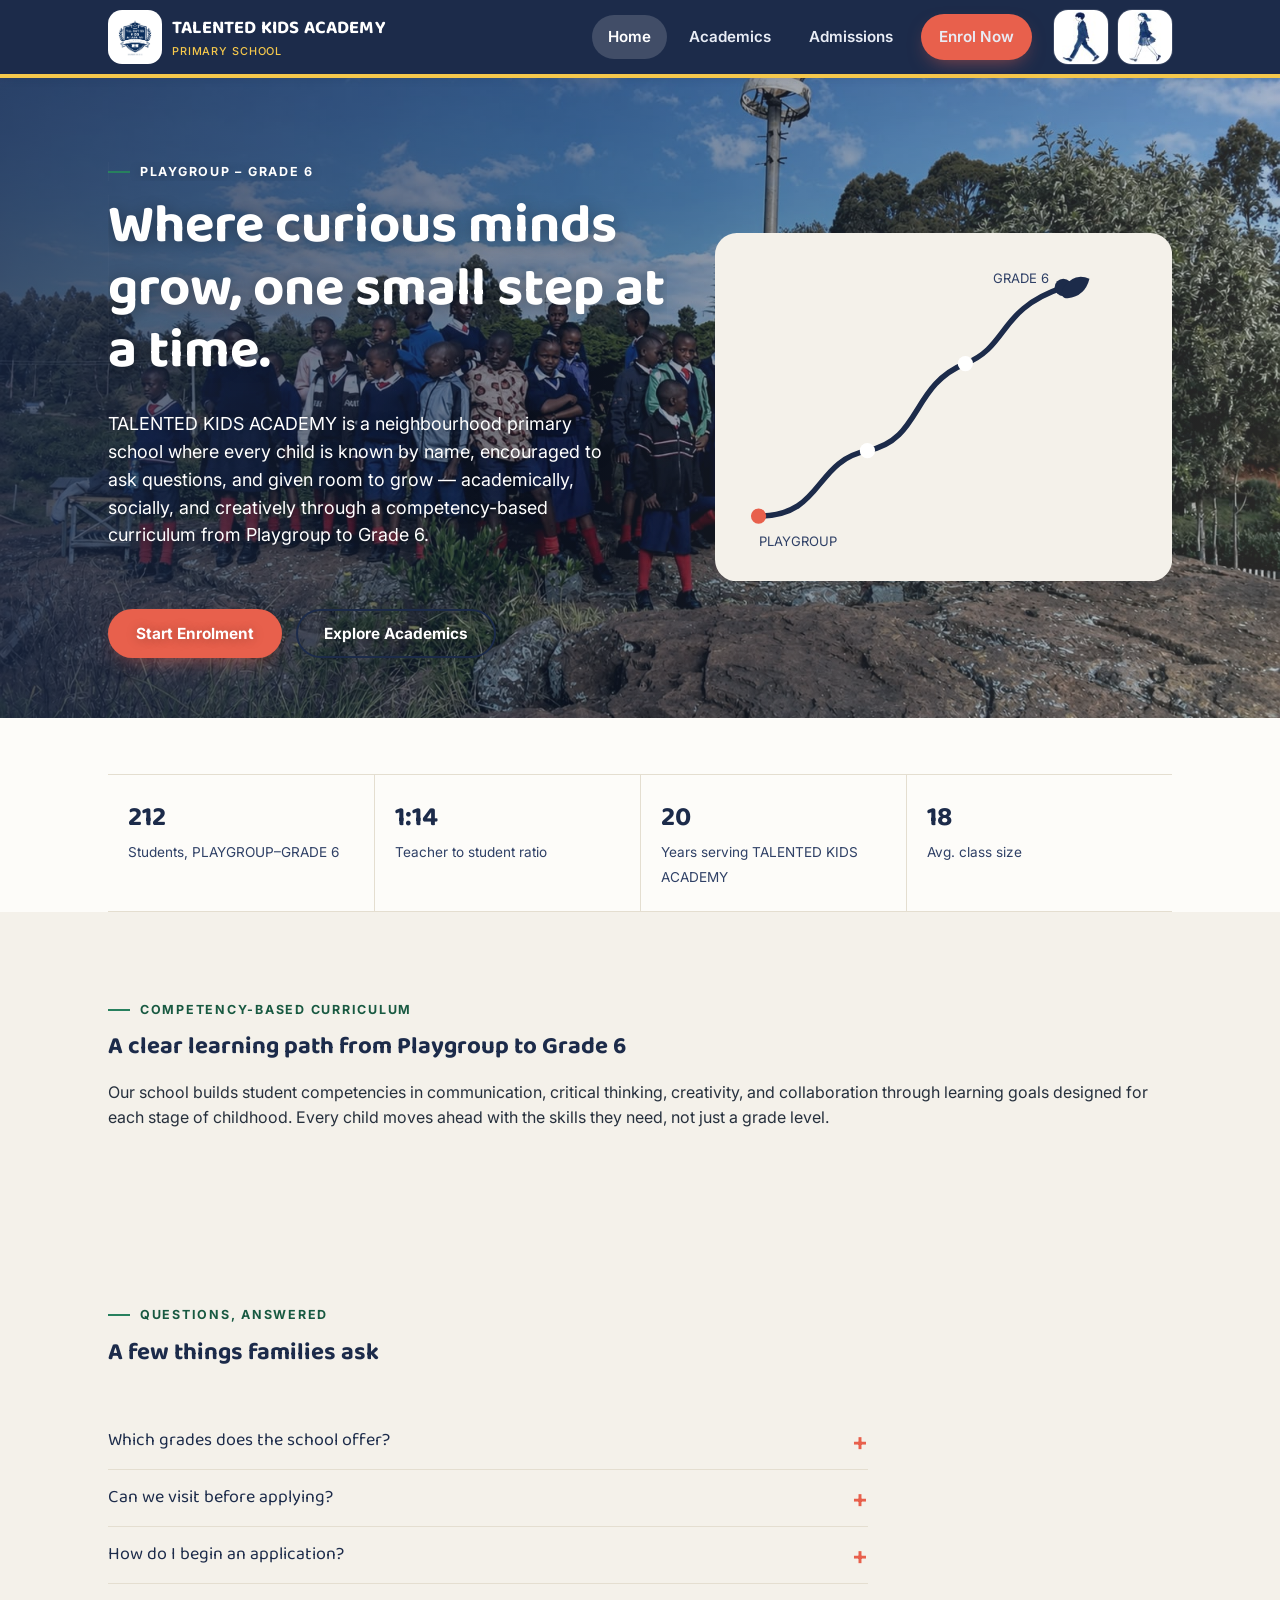
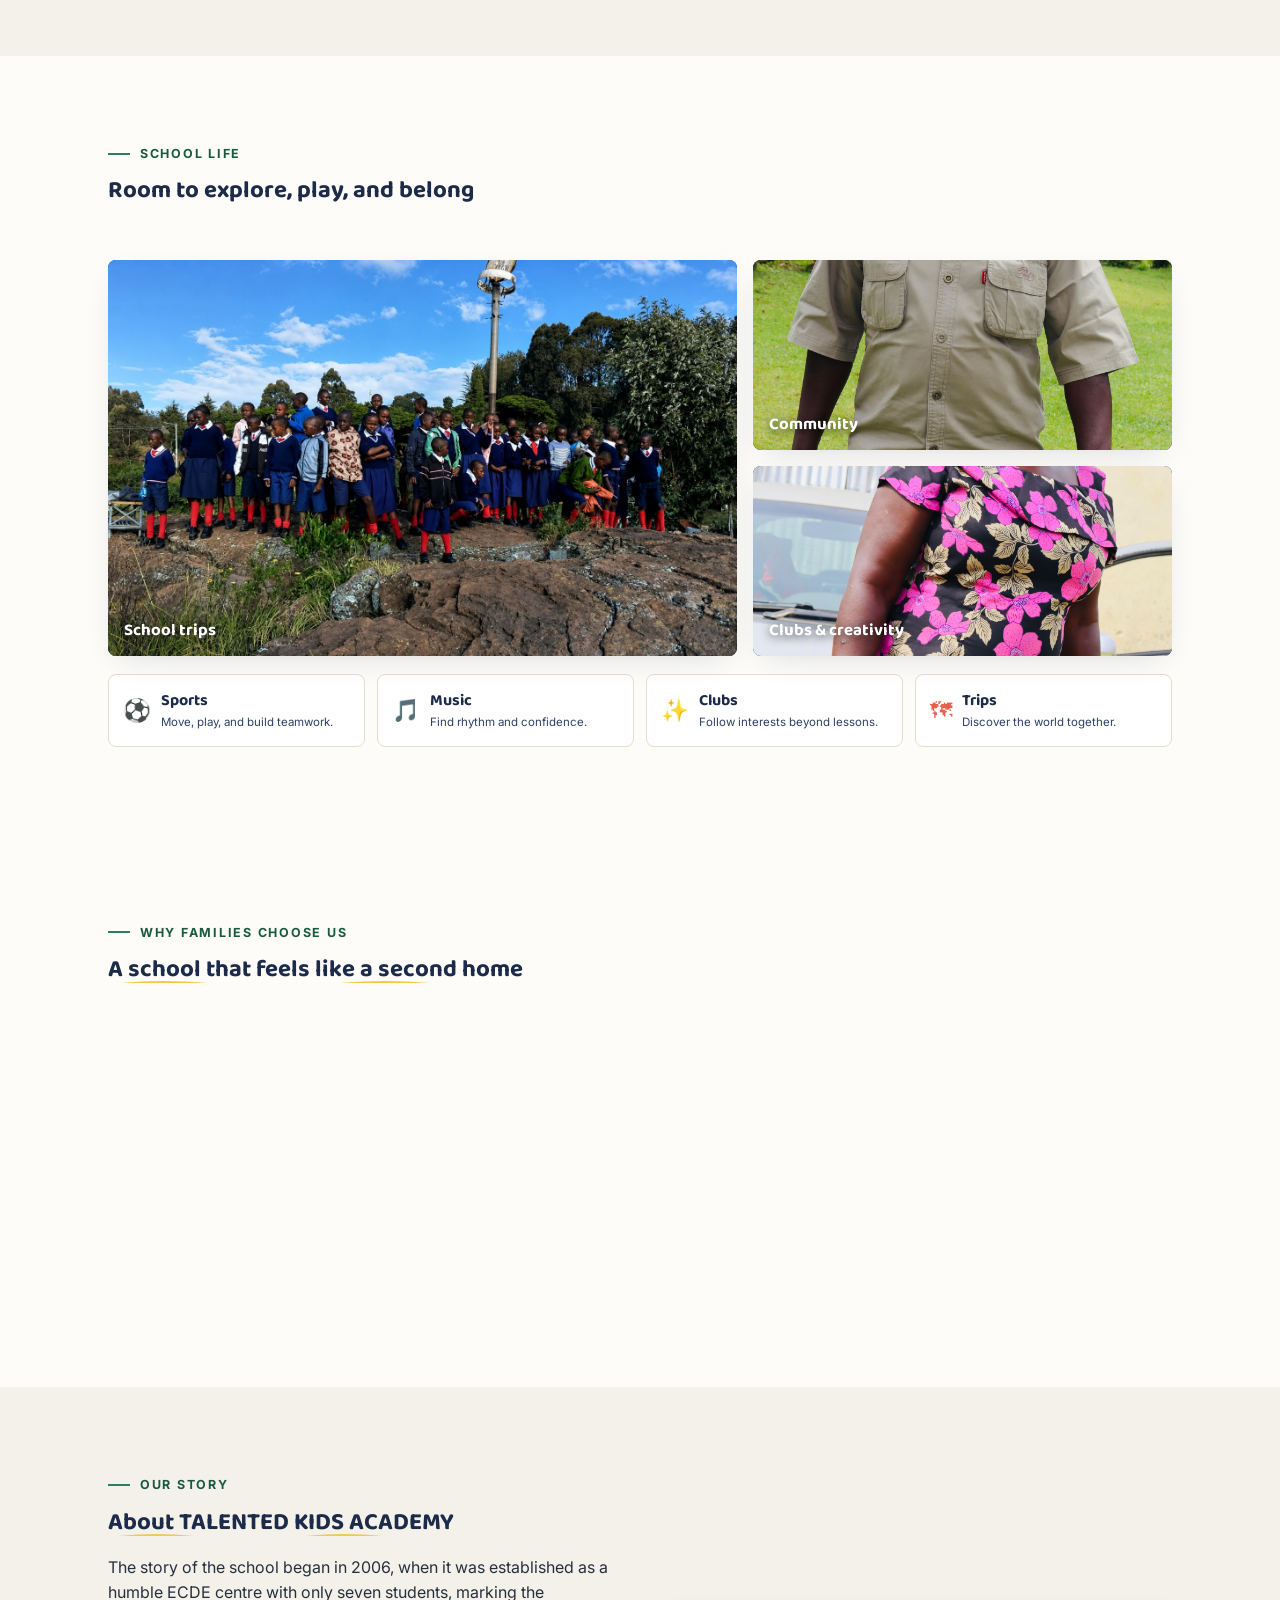
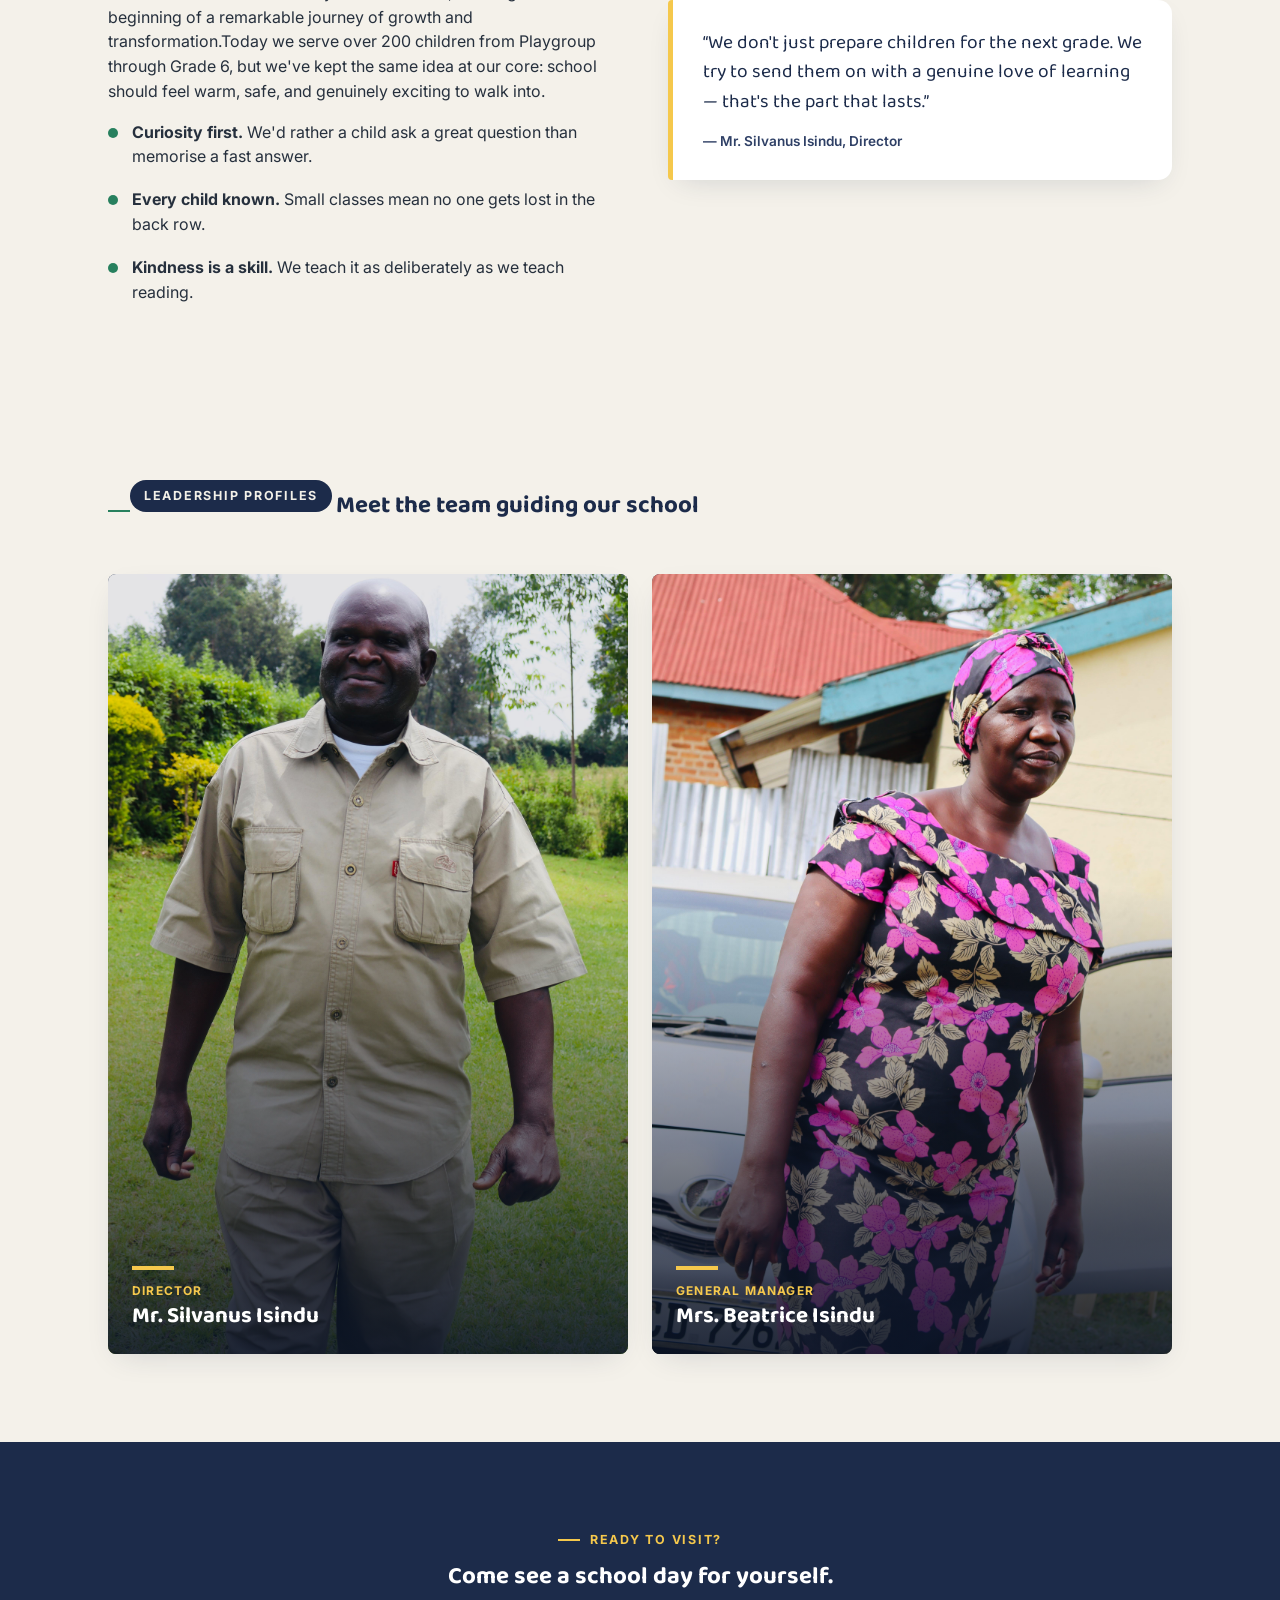
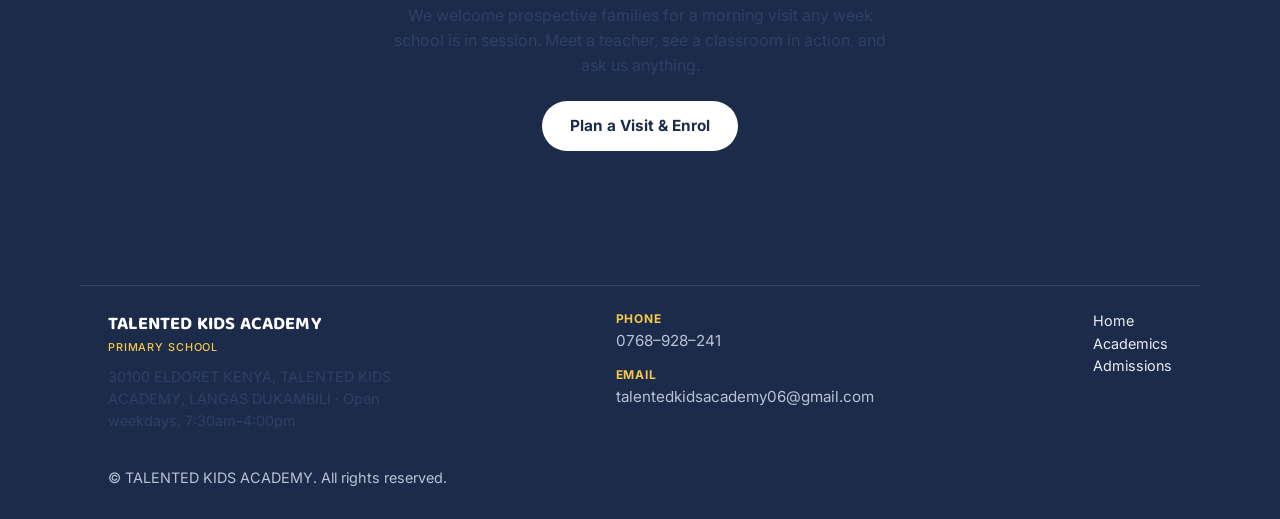
==== index.html @ 30d5b6da "new" ====
<!DOCTYPE html>
<html lang="en">
<head>
<meta charset="UTF-8">
<meta name="viewport" content="width=device-width, initial-scale=1.0">
<title>TALENTED KIDS ACADEMY | Primary School in Eldoret</title>
<link rel="preconnect" href="https://fonts.googleapis.com">
<link rel="preconnect" href="https://fonts.gstatic.com" crossorigin>
<link rel="stylesheet" href="https://fonts.googleapis.com/css2?family=Baloo+2:wght@500;600;700;800&family=Inter:wght@400;500;600;700&display=swap">
<link rel="stylesheet" href="style.css">
</head>
<body>

<nav class="nav">
  <div class="wrap">
    <a class="brand" href="index.html" aria-label="TALENTED KIDS ACADEMY home">
      <img src="TALENTED_KIDS_LOGO.png" alt="TALENTED KIDS ACADEMY logo" class="brand-mark">
      <span class="brand-name">TALENTED KIDS ACADEMY<span>Primary School</span></span>
    </a>
    <button class="nav-toggle" type="button" aria-label="Open navigation menu" aria-controls="primary-navigation" aria-expanded="false">&#9776;</button>
    <ul class="nav-links" id="primary-navigation">
      <li><a href="index.html" aria-current="page">Home</a></li>
      <li><a href="academics.html">Academics</a></li>
      <li><a href="admissions.html">Admissions</a></li>
      <li class="nav-cta"><a class="btn btn-primary" href="admissions.html">Enrol Now</a></li>
      <li class="nav-avatars">
        <img src="school_boy.jpg" alt="School boy">
        <img src="school_girl.jpg" alt="School girl">
      </li>
    </ul>
  </div>
</nav>

<!-- HERO -->
<header class="hero">
  <div class="hero-bg" aria-hidden="true">
    <img src="SCHOOL_TRIP.jpeg" alt="School trip background" fetchpriority="high" />
  </div>
  <div class="wrap">
    <div>
      <div class="eyebrow" style="color:#fff;">Playgroup &ndash; Grade 6</div>
      <h1 style="max-width:22ch;">Where curious minds grow, one small step at a time.</h1>
      <p class="hero-sub">TALENTED KIDS ACADEMY is a neighbourhood primary school where every child is known by name, encouraged to ask questions, and given room to grow — academically, socially, and creatively through a competency-based curriculum from Playgroup to Grade 6.</p>
      <p class="hero-motto">&ldquo;I am the head and not the tail.&rdquo; &mdash; Deuteronomy 28:13</p>
      <div class="hero-actions">
        <a class="btn btn-primary" href="admissions.html">Start Enrolment</a>
        <a class="btn btn-ghost" href="academics.html">Explore Academics</a>
      </div>
    </div>
    <div class="growth-line-wrap">
      <!-- signature growth-line illustration -->
      <svg viewBox="0 0 420 320" fill="none" xmlns="http://www.w3.org/2000/svg" role="img" aria-label="Illustration of a rising growth line with small leaf marks, representing student progress">
        <rect x="0" y="0" width="420" height="320" rx="20" fill="#f4f1ea"/>
        <path d="M40 260 C 100 260, 90 210, 140 200 C 190 190, 180 140, 230 120 C 270 104, 260 70, 320 50" stroke="#1c2b4a" stroke-width="5" stroke-linecap="round" fill="none"/>
        <circle cx="40" cy="260" r="7" fill="#e8604c"/>
        <circle cx="140" cy="200" r="7" fill="#ffffff"/>
        <circle cx="230" cy="120" r="7" fill="#ffffff"/>
        <circle cx="320" cy="50" r="8" fill="#1c2b4a"/>
        <path d="M320 50 q10 -14 24 -8 q-4 16 -20 18 q-8 0 -4 -10z" fill="#1c2b4a"/>
        <text x="40" y="288" font-family="Inter, sans-serif" font-size="12" fill="#2f4066">PLAYGROUP</text>
        <text x="255" y="46" font-family="Inter, sans-serif" font-size="12" fill="#2f4066">GRADE 6</text>
      </svg>
    </div>
  </div>
</header>
  <div class="wrap">
    <div class="facts">
      <div class="fact"><strong data-count="212">212</strong><span>Students, PLAYGROUP&ndash;GRADE 6</span></div>
      <div class="fact"><strong data-count="14" data-prefix="1:">1:14</strong><span>Teacher to student ratio</span></div>
      <div class="fact"><strong data-count="20">20</strong><span>Years serving TALENTED KIDS ACADEMY</span></div>
      <div class="fact"><strong data-count="18">18</strong><span>Avg. class size</span></div>
    </div>
  </div>

<section class="section-dim">
  <div class="wrap">
    <div class="eyebrow">Competency-Based Curriculum</div>
    <h2 class="heading-flag">A clear learning path from Playgroup to Grade 6</h2>
    <p>Our school builds student competencies in communication, critical thinking, creativity, and collaboration through learning goals designed for each stage of childhood. Every child moves ahead with the skills they need, not just a grade level.</p>
  </div>
</section>

<section class="section-dim faq-section" id="faq">
  <div class="wrap">
    <div class="eyebrow">Questions, answered</div>
    <h2 class="heading-flag">A few things families ask</h2>
    <div class="faq-list">
      <details class="faq-item"><summary>Which grades does the school offer?</summary><p>We welcome learners from Playgroup through Grade 6, with age-appropriate learning goals at every stage.</p></details>
      <details class="faq-item"><summary>Can we visit before applying?</summary><p>Yes. Contact the admissions office to arrange a weekday morning visit and see a class in action.</p></details>
      <details class="faq-item"><summary>How do I begin an application?</summary><p>Complete the enquiry form on our Admissions page, then our team will follow up to arrange the next step.</p></details>
    </div>
  </div>
</section>

<section class="activities-section" id="activities">
  <div class="wrap">
    <div class="eyebrow">School life</div>
    <h2 class="heading-flag">Room to explore, play, and belong</h2>
    <div class="activity-gallery">
      <figure class="activity-feature reveal"><img src="SCHOOL_TRIP.jpeg" alt="Learners enjoying an outdoor school trip" loading="lazy"><figcaption>School trips</figcaption></figure>
      <figure class="activity-tile reveal" data-delay="1"><img src="DIRECTOR.jpeg" alt="School leadership supporting learners" loading="lazy"><figcaption>Community</figcaption></figure>
      <figure class="activity-tile reveal" data-delay="2"><img src="GENERAL_MANAGER.jpeg" alt="School community member" loading="lazy"><figcaption>Clubs &amp; creativity</figcaption></figure>
    </div>
    <div class="activity-list" aria-label="Activities at TALENTED KIDS ACADEMY">
      <div><span aria-hidden="true">&#9917;</span><strong>Sports</strong><small>Move, play, and build teamwork.</small></div>
      <div><span aria-hidden="true">&#127925;</span><strong>Music</strong><small>Find rhythm and confidence.</small></div>
      <div><span aria-hidden="true">&#10024;</span><strong>Clubs</strong><small>Follow interests beyond lessons.</small></div>
      <div><span aria-hidden="true">&#128506;</span><strong>Trips</strong><small>Discover the world together.</small></div>
    </div>
  </div>
</section>

<!-- TALENTED KIDS ACADEMY -->
<section>
  <div class="wrap">
    <div class="eyebrow">Why families choose us</div>
    <h2 class="heading-flag">A school that feels like a second home
      <svg viewBox="0 0 300 14" preserveAspectRatio="none"><path d="M2 8 Q40 2 80 8 T160 8 T240 8 T298 8"/></svg>
    </h2>
    <div class="card-grid">
      <div class="card reveal" data-delay="1">
        <div class="icon icon-leaf">&#127793;</div>
        <h3>Small class sizes</h3>
        <p>With about 18 children per classroom, teachers get to know how each child learns best &mdash; and adjust for it.</p>
      </div>
      <div class="card reveal" data-delay="2">
        <div class="icon icon-sun">&#9728;&#65039;</div>
        <h3>Play-based learning</h3>
        <p>Structured lessons are balanced with outdoor time, art, and hands-on projects, especially in the early grades.</p>
      </div>
      <div class="card reveal" data-delay="3">
        <div class="icon icon-poppy">&#129309;</div>
        <h3>A close community</h3>
        <p>Weekly assemblies, family workshops, and an open-door office mean parents are always part of school life.</p>
      </div>
    </div>
  </div>
</section>

<!-- ABOUT / MISSION -->
<section class="section-dim" id="about">
  <div class="wrap two-col">
    <div>
      <div class="eyebrow">Our story</div>
      <h2 class="heading-flag">About TALENTED KIDS ACADEMY
        <svg viewBox="0 0 220 14" preserveAspectRatio="none"><path d="M2 8 Q30 2 60 8 T120 8 T180 8 T218 8"/></svg>
      </h2>
      <p>The story of the school began in 2006, when it was established as a humble ECDE centre with only seven students, marking the beginning of a remarkable journey of growth and transformation.Today we serve over 200 children from Playgroup through Grade 6, but we've kept the same idea at our core: school should feel warm, safe, and genuinely exciting to walk into.</p>
      <ul class="value-list">
        <li><span class="dot"></span><div><strong>Curiosity first.</strong> We'd rather a child ask a great question than memorise a fast answer.</div></li>
        <li><span class="dot"></span><div><strong>Every child known.</strong> Small classes mean no one gets lost in the back row.</div></li>
        <li><span class="dot"></span><div><strong>Kindness is a skill.</strong> We teach it as deliberately as we teach reading.</div></li>
      </ul>
    </div>
    <div>
      <div class="quote-block">
        &ldquo;We don't just prepare children for the next grade. We try to send them on with a genuine love of learning &mdash; that's the part that lasts.&rdquo;
        <cite>&mdash; Mr. Silvanus Isindu, Director</cite>
      </div>
    </div>
  </div>
</section>

<section class="section-dim" id="leadership-upload">
  <div class="wrap">
    <div class="eyebrow leadership-highlight"><span>Leadership profiles</span></div>
    <h2 class="heading-flag">Meet the team guiding our school</h2>
    <div class="upload-grid">
      <figure class="leader-profile reveal" data-delay="1">
        <img src="DIRECTOR.jpeg" alt="Mr. Silvanus Isindu, Director of TALENTED KIDS ACADEMY" loading="lazy">
        <figcaption><span>Director</span><strong>Mr. Silvanus Isindu</strong></figcaption>
      </figure>
      <figure class="leader-profile reveal" data-delay="2">
        <img src="GENERAL_MANAGER.jpeg" alt="General Manager of TALENTED KIDS ACADEMY" loading="lazy">
        <figcaption><span>General Manager</span><strong>Mrs. Beatrice Isindu</strong></figcaption>
      </figure>
    </div>
  </div>
</section>

<!-- CTA -->
<section class="section-ink">
  <div class="wrap center">
    <div class="eyebrow" style="justify-content:center;">Ready to visit?</div>
    <h2>Come see a school day for yourself.</h2>
    <p class="muted" style="max-width:50ch; margin:0 auto 24px;">We welcome prospective families for a morning visit any week school is in session. Meet a teacher, see a classroom in action, and ask us anything.</p>
    <a class="btn btn-light" href="admissions.html">Plan a Visit &amp; Enrol</a>
  </div>
</section>

<footer>
  <div class="wrap">
    <div>
      <div class="brand-name" style="color:#fff;">TALENTED KIDS ACADEMY<span style="color:var(--sunbeam);">Primary School</span></div>
      <p class="muted" style="margin-top:10px; max-width:32ch;">30100 ELDORET KENYA, TALENTED KIDS ACADEMY, LANGAS DUKAMBILI &middot; Open weekdays, 7:30am&ndash;4:00pm</p>
    </div>
    <div>
      <div class="contact-line"><div><strong>Phone</strong><a href="tel:+254768928241">0768&ndash;928&ndash;241</a></div></div>
      <div class="contact-line"><div><strong>Email</strong><a href="mailto:talentedkidsacademy06@gmail.com">talentedkidsacademy06@gmail.com</a></div></div>
    </div>
    <div>
      <a href="index.html">Home</a><br>
      <a href="academics.html">Academics</a><br>
      <a href="admissions.html">Admissions</a>
    </div>
  </div>
  <div class="wrap" style="border-top:none; margin-top:20px; padding-top:0;">
    &copy; TALENTED KIDS ACADEMY. All rights reserved.
  </div>
</footer>

<div class="mobile-contact-bar" aria-label="Quick contact actions">
  <a href="tel:+254768928241"><span aria-hidden="true">&#9742;</span>Call</a>
  <a href="https://wa.me/254768928241" target="_blank" rel="noopener"><span aria-hidden="true">&#9993;</span>WhatsApp</a>
  <a href="admissions.html#application"><span aria-hidden="true">&#8599;</span>Enrol</a>
</div>

<script src="main.js"></script>
</body>
</html>
---- style.css ----
/* ============================================================
   TALENTED KIDS ACADEMY shared styles
   Palette: Ink Navy / Paper White / Leaf Green / Poppy Red / Sun Yellow
   Type: Baloo 2 (display) + Inter (body/utility)
   Signature: the "growth line" — a single rising hand-drawn stroke
   ============================================================ */

/* Baloo 2 + Inter are now loaded via <link rel="preconnect"> + <link rel="stylesheet">
   in each page's <head> instead of @import, so the font request starts as soon as the
   HTML is parsed rather than waiting for this stylesheet to download first. */

:root{
  --ink:        #1c2b4a;
  --ink-soft:   #2f4066;
  --paper:      #fdfcf9;
  --paper-dim:  #f4f1ea;
  --leaf:       #27805e;
  --leaf-dark:  #185941;
  --sunbeam:    #f5c84c;
  --poppy:      #e8604c;
  --charcoal:   #26303d;
  --line:       #e4ded0;

  --display: 'Baloo 2', ui-rounded, system-ui, sans-serif;
  --body: 'Inter', system-ui, -apple-system, sans-serif;

  --radius: 8px;
  --shadow: 0 10px 30px -12px rgba(28,43,74,0.18);
  --max: 1120px;
}

*{ box-sizing: border-box; }
html{ scroll-behavior: smooth; }
body{
  margin:0;
  font-family: var(--body);
  color: var(--charcoal);
  background: var(--paper);
  line-height: 1.55;
  -webkit-font-smoothing: antialiased;
}
img{ max-width:100%; display:block; }
a{ color: inherit; }
h1,h2,h3,h4{
  font-family: var(--display);
  color: var(--ink);
  line-height: 1.15;
  margin: 0 0 .5em;
}
p{ margin: 0 0 1em; }
.wrap{
  max-width: var(--max);
  margin: 0 auto;
  padding: 0 28px;
}
section{ padding: 88px 0; }
@media (max-width: 720px){
  section{ padding: 56px 0; }
  
  /* Reduce motion on mobile for performance */
  * {
    animation-duration: 0.4s !important;
  }
  
  .hero h1,
  .hero-sub,
  .hero-actions {
    animation-duration: 0.5s !important;
  }
}

/* ---------- Signature: growth-line underline ---------- */
.heading-flag{ position: relative; display:inline-block; }
.heading-flag svg{
  position:absolute;
  left:0; bottom:-10px;
  width:100%; height:14px;
  overflow:visible;
}
.heading-flag path{
  fill:none;
  stroke: var(--sunbeam);
  stroke-width:6;
  stroke-linecap:round;
}
.eyebrow{
  font-family: var(--body);
  font-weight:700;
  font-size: 0.78rem;
  letter-spacing: .14em;
  text-transform: uppercase;
  color: var(--leaf-dark);
  display:flex;
  align-items:center;
  gap:10px;
  margin-bottom: 14px;
}
.eyebrow::before{
  content:"";
  width:22px; height:2px;
  background: var(--leaf);
  display:inline-block;
}
.leadership-highlight{
  position: relative;
  display: inline-block;
}
.leadership-highlight span{
  position: relative;
  z-index: 1;
  display: inline-flex;
  align-items: center;
  justify-content: center;
  padding: 6px 14px;
  border-radius: 999px;
  background: var(--ink);
  color: #f2f0e8;
  overflow: hidden;
}
.leadership-highlight span::after{
  content: "";
  position: absolute;
  top: 0;
  left: -120%;
  width: 90%;
  height: 100%;
  background: linear-gradient(120deg, transparent 0%, rgba(255,255,255,0.24) 50%, transparent 100%);
  transform: skewX(-18deg);
}

/* ---------- Buttons ---------- */
.btn{
  display:inline-flex;
  align-items:center;
  gap:8px;
  font-family: var(--body);
  font-weight:700;
  font-size: .96rem;
  min-height:44px;
  padding: 11px 26px;
  border-radius: 999px;
  text-decoration:none;
  border: 2px solid transparent;
  cursor:pointer;
  transition: transform .15s ease, box-shadow .15s ease, background .15s ease;
}
.btn:focus-visible{ outline: 3px solid var(--ink); outline-offset:3px; }
.btn-primary{
  background: var(--poppy);
  color: #fff;
  box-shadow: 0 8px 20px -8px rgba(232,96,76,0.6);
}
.btn-primary:hover{ transform: translateY(-2px); box-shadow: 0 12px 24px -8px rgba(232,96,76,0.7); }
.btn-ghost{
  background: transparent;
  border-color: var(--ink);
  color: var(--ink);
}
.btn-ghost:hover{ background: var(--ink); color:#fff; }
.btn-light{
  background: #fff;
  color: var(--ink);
}
.btn-light:hover{ transform: translateY(-2px); }

/* ---------- Nav ---------- */
.nav{
  position: sticky;
  top:0;
  z-index: 50;
  background: var(--ink);
  border-bottom: 4px solid var(--sunbeam);
}
.nav .wrap{
  display:flex;
  align-items:center;
  justify-content:space-between;
  padding-top:10px;
  padding-bottom:10px;
}
.brand{
  display:flex;
  align-items:center;
  gap:10px;
  text-decoration:none;
  color:#fff;
}
.brand-mark{
  width:54px; height:54px;
  border-radius: 14px;
  background: #fff;
  display:flex; align-items:center; justify-content:center;
  overflow:hidden;
  flex: none;
}
.brand-mark img{
  width: 100%;
  height: 100%;
  object-fit: contain;
  display: block;
}
.brand-name{
  font-family: var(--display);
  font-weight:700;
  font-size: 1.15rem;
  letter-spacing: .01em;
}
.brand-name span{ display:block; font-family: var(--body); font-weight:500; font-size:.68rem; color: var(--sunbeam); letter-spacing:.08em; text-transform:uppercase; }

.nav-links{
  display:flex;
  align-items:center;
  gap: 6px;
  list-style:none;
  margin:0; padding:0;
}
.nav-links a{
  color: #e8ecf5;
  text-decoration:none;
  font-weight:600;
  font-size:.95rem;
  padding: 9px 16px;
  min-height:44px;
  display:inline-flex;
  align-items:center;
  border-radius: 999px;
  transition: background .15s ease, color .15s ease;
}
.nav-links a:focus-visible, .nav-toggle:focus-visible, .band-tab:focus-visible, summary:focus-visible{
  outline:3px solid var(--sunbeam);
  outline-offset:3px;
}
.nav-links a:hover, .nav-links a[aria-current="page"]{
  background: rgba(255,255,255,0.16);
  color: #fff;
}
.nav-avatars{
  display: flex;
  align-items: center;
  gap: 10px;
  margin-left: 16px;
}
.nav-avatars img{
  width: 54px;
  height: 54px;
  border-radius: 18px;
  object-fit: contain;
  background: #fff;
  border: 2px solid rgba(255,255,255,0.8);
  box-shadow: 0 0 0 1px rgba(255,255,255,0.12);
}
.nav-cta{ margin-left: 6px; }
.nav-toggle{
  display:none;
  min-width:44px;
  min-height:44px;
  background:none; border:none; color:#fff;
  font-size: 1.6rem; cursor:pointer;
  padding: 4px 8px;
}
/* The responsive show/hide + mobile dropdown layout for .nav-toggle and .nav-links
   is defined in one place near the end of this file ("compact navigation menu" /
   min-width:861px block), which is the single source of truth for nav breakpoints. */

/* ---------- Hero ---------- */
.hero{
  position:relative;
  padding: 84px 0 60px;
  overflow:hidden;
  background: transparent;
}
.hero-bg{
  position:absolute;
  inset:0;
  overflow:hidden;
  pointer-events:none;
}
.hero-bg img{
  position:absolute;
  inset:0;
  width:100%;
  height:100%;
  object-fit:cover;
  object-position:50% 25%;
  opacity:1;
  filter: brightness(0.82) saturate(0.8) contrast(1.02);
}
.hero-bg::after{
  content: "";
  position:absolute;
  inset:0;
  background: linear-gradient(90deg, rgba(28,43,74,0.72) 0%, rgba(28,43,74,0.38) 45%, rgba(244,241,234,0.16) 100%);
  pointer-events:none;
}
.hero .wrap{
  z-index: 1;
  display:grid;
  grid-template-columns: 1.1fr 0.9fr;
  gap: 48px;
  align-items:center;
}
@media (max-width: 860px){
  .hero .wrap{ grid-template-columns: 1fr; }
}
.hero h1{
  font-size: clamp(2.1rem, 4.4vw, 3.4rem);
  max-width: 12ch;
  color: #fff;
  text-shadow: 0 2px 16px rgba(0,0,0,0.32);
}
.hero h2, .hero h3, .hero .eyebrow, .hero .hero-sub, .hero .hero-actions .btn{
  color: #fff;
  text-shadow: 0 1px 12px rgba(0,0,0,0.28);
}
.hero-sub{
  font-size: 1.12rem;
  max-width: 46ch;
  color: #f7f3eb;
}
.hero-motto{
  font-family: var(--display);
  font-style: italic;
  font-weight: 600;
  font-size: .95rem;
  color: var(--sunbeam);
  text-shadow: 0 1px 12px rgba(0,0,0,0.28);
  margin: -8px 0 22px;
}
.hero-actions{ display:flex; gap:14px; flex-wrap:wrap; margin-top: 26px; }

.hero h1, .hero-sub, .heading-flag, .eyebrow{
  position: relative;
  overflow: hidden;
}
.hero h1::after, .hero-sub::after, .heading-flag::after, .eyebrow::after{
  content: "";
  position: absolute;
  inset: 0;
  background: linear-gradient(120deg, rgba(255,255,255,0.12), rgba(255,255,255,0.03), rgba(255,255,255,0.12));
  transform: translateX(-100%);
  pointer-events: none;
}


.growth-line-wrap{ position:relative; }
.growth-line-wrap svg{ width:100%; height:auto; }

/* facts strip */
.facts{
  display:flex;
  flex-wrap:wrap;
  gap: 0;
  margin-top: 56px;
  border-top: 1px solid var(--line);
  border-bottom: 1px solid var(--line);
}
.fact{
  flex:1 1 160px;
  padding: 22px 20px;
  border-left: 1px solid var(--line);
}
.fact:first-child{ border-left:none; }
.fact strong{
  display:block;
  font-family: var(--display);
  font-size: 1.7rem;
  color: var(--ink);
}
.fact span{
  font-size: .85rem;
  color: var(--ink-soft);
}
.fact strong{ min-width:4ch; }

/* ---------- Cards ---------- */
.card-grid{
  display:grid;
  grid-template-columns: repeat(3, 1fr);
  gap: 26px;
  margin-top: 44px;
}
@media (max-width: 860px){
  .card-grid{ grid-template-columns: repeat(2, 1fr); }
  .card-grid > .card:last-child:nth-child(odd){ grid-column: 1 / -1; max-width: 340px; margin: 0 auto; }
}
@media (max-width: 600px){ .card-grid{ grid-template-columns: 1fr; } }
.card{
  background:#fff;
  border-radius: var(--radius);
  padding: 30px 26px;
  box-shadow: var(--shadow);
  border: 1px solid var(--line);
  transition: transform .2s ease, box-shadow .2s ease, border-color .2s ease;
}
.card:hover{ transform: translateY(-5px); border-color: var(--sunbeam); box-shadow: 0 16px 34px -16px rgba(28,43,74,.32); }
.card .icon{
  width:48px; height:48px;
  border-radius: 12px;
  display:flex; align-items:center; justify-content:center;
  margin-bottom: 18px;
  font-size: 1.4rem;
}
.card h3{ font-size: 1.2rem; margin-bottom:.4em; }
.card p{ color: var(--ink-soft); margin-bottom:0; font-size:.96rem; }

.icon-leaf{ background: rgba(28,43,74,0.14); color: var(--leaf-dark); }
.icon-sun{ background: rgba(255,255,255,0.22); color: var(--ink); }
.icon-poppy{ background: rgba(232,96,76,0.14); color: var(--poppy); }

/* ---------- Section variants ---------- */
.section-dim{ background: var(--paper-dim); }
.section-ink{ background: var(--ink); color:#f2f0e8; }
.section-ink h2, .section-ink .eyebrow{ color:#fff; }
.section-ink .eyebrow{ color: var(--sunbeam); }
.section-ink .eyebrow::before{ background: var(--sunbeam); }

.leadership-highlight span{
  position: relative;
  z-index: 1;
  display: inline-block;
  padding: 6px 14px;
  border-radius: 999px;
  background: var(--ink);
  color: #f2f0e8;
}

.leader-profile{
  position:relative;
  margin:0;
  min-height:360px;
  overflow:hidden;
  border-radius:var(--radius);
  background:var(--ink);
  box-shadow:var(--shadow);
}
.leader-profile::after{
  content:"";
  position:absolute;
  inset:0;
  background:linear-gradient(180deg, transparent 40%, rgba(9,18,37,.88) 100%);
  pointer-events:none;
}
.leader-profile img{
  width:100%;
  height:100%;
  min-height:360px;
  object-fit:cover;
  object-position:center;
  transition:transform .35s ease;
}
.leader-profile:hover img,
.leader-profile:active img { 
  transform:scale(1.04); 
}

@media (hover: none) {
  .leader-profile:active img {
    transform: scale(1.02);
  }
}

@media (hover: none) {
  .leader-profile:active img {
    transform: scale(1.02);
  }
}
.leader-profile figcaption{
  position:absolute;
  z-index:1;
  right:0;
  bottom:0;
  left:0;
  padding:24px;
  color:#fff;
}
.leader-profile figcaption::before{
  content:"";
  display:block;
  width:42px;
  height:4px;
  margin-bottom:12px;
  background:var(--sunbeam);
}
.leader-profile figcaption span{
  display:block;
  margin-bottom:4px;
  color:var(--sunbeam);
  font-size:.75rem;
  font-weight:700;
  letter-spacing:.1em;
  text-transform:uppercase;
}
.leader-profile figcaption strong{
  display:block;
  font-family:var(--display);
  font-size:1.4rem;
  line-height:1.15;
}

.two-col{
  display:grid;
  grid-template-columns: 1fr 1fr;
  gap: 56px;
  align-items:center;
}
@media (max-width: 860px){ .two-col{ grid-template-columns:1fr; } }

.quote-block{
  background:#fff;
  border-left: 5px solid var(--sunbeam);
  border-radius: 4px 14px 14px 4px;
  padding: 28px 30px;
  box-shadow: var(--shadow);
  font-family: var(--display);
  font-size: 1.2rem;
  color: var(--ink);
}
.quote-block cite{
  display:block;
  margin-top: 14px;
  font-family: var(--body);
  font-style:normal;
  font-weight:600;
  font-size:.85rem;
  color: var(--ink-soft);
}

.value-list{ list-style:none; margin:0; padding:0; display:grid; gap:18px; }
.value-list li{ display:flex; gap:14px; align-items:flex-start; }
.value-list .dot{
  flex:none;
  width:10px;height:10px;border-radius:50%;
  background: var(--leaf);
  margin-top:8px;
}

.upload-grid{
  display:grid;
  grid-template-columns: repeat(2, minmax(0,1fr));
  gap: 24px;
  margin-top: 36px;
}
@media (max-width: 860px){ .upload-grid{ grid-template-columns:1fr; } }

/* ---------- Program / academics ---------- */
.band-tabs{
  display:flex;
  gap:10px;
  flex-wrap:wrap;
  margin: 36px 0 30px;
}
.band-tab{
  font-family: var(--body);
  font-weight:700;
  font-size:.9rem;
  padding: 10px 18px;
  min-height:44px;
  border-radius: 999px;
  background:#fff;
  border: 2px solid var(--line);
  cursor:pointer;
  color: var(--ink-soft);
}
.band-tab[aria-selected="true"]{
  background: var(--ink);
  border-color: var(--ink);
  color:#fff;
}
.band-panel{ display:none; }
.band-panel.active{ display:block; animation:panelIn .35s ease-out; }
@keyframes panelIn{ from{ opacity:0; transform:translateY(10px); } to{ opacity:1; transform:none; } }

.subject-grid{
  display:grid;
  grid-template-columns: repeat(auto-fill, minmax(200px,1fr));
  gap: 16px;
}
.subject-chip{
  background:#fff;
  border: 1px solid var(--line);
  border-radius: 12px;
  padding: 18px;
  border-top: 4px solid var(--sunbeam);
  transition: transform .18s ease, box-shadow .18s ease;
}
.subject-chip:hover{ transform: translateY(-3px); box-shadow: var(--shadow); }
.subject-chip .tag{
  font-size:.72rem;
  font-weight:700;
  text-transform:uppercase;
  letter-spacing:.08em;
  color: var(--leaf-dark);
}
.subject-chip h4{ font-size:1.02rem; margin: 6px 0 4px; }
.subject-chip p{ font-size:.88rem; color: var(--ink-soft); margin:0; }
.subject-chip{ position:relative; cursor:pointer; }
.subject-chip .subject-icon{ display:block; font-size:1.55rem; line-height:1; margin-bottom:10px; }
.subject-chip .subject-more{ display:block; margin-top:12px; color:var(--leaf-dark); font-size:.78rem; font-weight:700; }
.subject-chip .subject-detail{ display:none; margin-top:10px; padding-top:10px; border-top:1px dashed var(--line); }
.subject-chip.expanded .subject-detail{ display:block; animation:fadeIn .25s ease-out; }
.subject-chip.expanded .subject-more::after{ content:' less'; }

.learning-timeline{ display:grid; grid-template-columns:repeat(4,1fr); gap:0; margin:64px 0 12px; position:relative; }
.learning-timeline::before{ content:""; position:absolute; top:17px; right:10%; left:10%; height:3px; background:var(--sunbeam); }
.timeline-item{ position:relative; z-index:1; text-align:center; padding:0 12px; }
.timeline-item span{ display:flex; align-items:center; justify-content:center; width:36px; height:36px; margin:0 auto 14px; border-radius:50%; background:var(--poppy); color:#fff; font:700 .78rem var(--body); box-shadow:0 0 0 6px var(--paper); }
.timeline-item strong{ display:block; color:var(--ink); font-family:var(--display); font-size:1.05rem; }
.timeline-item p{ margin:4px auto 0; color:var(--ink-soft); font-size:.8rem; max-width:16ch; }

/* schedule table */
.schedule{
  width:100%;
  border-collapse: collapse;
  background:#fff;
  border-radius: var(--radius);
  overflow:hidden;
  box-shadow: var(--shadow);
}
.schedule-wrap{ overflow-x:auto; padding:4px 2px 12px; }
.schedule th, .schedule td{
  text-align:left;
  padding: 14px 18px;
  border-bottom: 1px solid var(--line);
  font-size:.94rem;
}
.schedule th{
  background: var(--ink);
  color:#fff;
  font-family: var(--display);
  font-weight:600;
}
.schedule tr:last-child td{ border-bottom:none; }
.schedule td:first-child{ font-weight:700; color: var(--ink); white-space:nowrap; }

.faq-section{ padding-top:72px; padding-bottom:72px; }
.faq-list{ max-width:760px; margin-top:28px; }
.faq-item{ border-bottom:1px solid var(--line); }
.faq-item summary{ min-height:56px; display:flex; align-items:center; justify-content:space-between; gap:20px; cursor:pointer; list-style:none; color:var(--ink); font-family:var(--display); font-size:1.12rem; }
.faq-item summary::-webkit-details-marker{ display:none; }
.faq-item summary::after{ content:'+'; color:var(--poppy); font:700 1.5rem var(--body); }
.faq-item[open] summary::after{ content:'-'; }
.faq-item p{ max-width:62ch; color:var(--ink-soft); padding:0 42px 18px 0; margin:0; }
.activities-section{ padding:88px 0; }
.activity-gallery{ display:grid; grid-template-columns:1.5fr 1fr; grid-template-rows:repeat(2,190px); gap:16px; margin-top:36px; }
.activity-gallery figure{ position:relative; margin:0; overflow:hidden; border-radius:var(--radius); background:var(--ink); box-shadow:var(--shadow); }
.activity-gallery img{ width:100%; height:100%; object-fit:cover; transition:transform .4s ease; }
.activity-gallery figure:hover img{ transform:scale(1.05); }
.activity-gallery figcaption{ position:absolute; right:16px; bottom:12px; left:16px; color:#fff; font:700 1.05rem var(--display); text-shadow:0 2px 10px rgba(0,0,0,.7); }
.activity-feature{ grid-row:span 2; }
.activity-list{ display:grid; grid-template-columns:repeat(4,1fr); gap:12px; margin-top:18px; }
.activity-list div{ display:grid; grid-template-columns:auto 1fr; column-gap:10px; align-items:center; padding:14px; border:1px solid var(--line); border-radius:var(--radius); background:#fff; transition:transform .2s ease, border-color .2s ease, box-shadow .2s ease; }
.activity-list div:hover{ transform:translateY(-3px); border-color:var(--sunbeam); box-shadow:var(--shadow); }
.activity-list span{ grid-row:span 2; color:var(--poppy); font-size:1.4rem; }
.activity-list strong{ color:var(--ink); font-family:var(--display); }
.activity-list small{ color:var(--ink-soft); font-size:.72rem; }

.mobile-contact-bar{ display:none; }
@media (max-width:720px){
  body{ padding-bottom:64px; }
  .mobile-contact-bar{ position:fixed; right:0; bottom:0; left:0; z-index:60; display:grid; grid-template-columns:repeat(3,1fr); min-height:60px; background:var(--ink); box-shadow:0 -8px 24px rgba(9,18,37,.2); }
  .mobile-contact-bar a{ display:flex; align-items:center; justify-content:center; gap:6px; color:#fff; text-decoration:none; font-size:.75rem; font-weight:700; border-right:1px solid rgba(255,255,255,.16); }
  .mobile-contact-bar a:last-child{ border-right:0; background:var(--poppy); }
  .mobile-contact-bar span{ color:var(--sunbeam); font-size:1.15rem; }
  .mobile-contact-bar a:last-child span{ color:#fff; }
  .faq-section, .activities-section{ padding:56px 0; }
  .activity-gallery{ grid-template-columns:1fr 1fr; grid-template-rows:220px 140px; }
  .activity-feature{ grid-column:span 2; grid-row:auto; }
  .activity-list{ grid-template-columns:1fr 1fr; }
}

@media (prefers-reduced-motion: reduce){
  .band-panel.active{ animation:none; }
}
@media (max-width:600px){
  .learning-timeline{ grid-template-columns:1fr; gap:0; margin-top:48px; padding-left:0; }
  .learning-timeline::before{ top:18px; right:auto; bottom:18px; left:18px; width:3px; height:auto; }
  .learning-timeline::after{ display:none; }
  .timeline-item{ display:grid; grid-template-columns:36px 1fr; column-gap:16px; text-align:left; padding:0 0 24px; }
  .timeline-item:last-child{ padding-bottom:0; }
  .timeline-item span{ grid-row:span 2; margin:0; }
  .timeline-item strong{ align-self:end; }
  .timeline-item p{ max-width:none; margin:4px 0 0; font-size:.82rem; }
  .timeline-item:nth-child(3)::before,
  .timeline-item:nth-child(3)::after{ display:none; }
  .schedule{ display:block; width:100% !important; min-width:0 !important; max-width:100% !important; background:transparent; box-shadow:none; }
  .schedule thead{ display:none; }
  .schedule tbody{ display:grid; width:100% !important; min-width:0 !important; }
  .schedule tr, .schedule td{ display:block; width:100% !important; min-width:0 !important; }
  .schedule tr{ margin-bottom:14px; padding:14px; background:#fff; border-left:4px solid var(--sunbeam); border-radius:var(--radius); box-shadow:var(--shadow); }
  .schedule td{ padding:4px 0; border:0; font-size:.88rem; white-space:normal; overflow-wrap:anywhere; }
  .schedule td::before{ display:inline-block; width:7.5em; color:var(--ink-soft); font-size:.72rem; font-weight:700; text-transform:uppercase; letter-spacing:.05em; }
  .schedule td:nth-child(1)::before{ content:'Time'; }
  .schedule td:nth-child(2)::before{ content:'Kindergarten'; }
  .schedule td:nth-child(3)::before{ content:'Grades 1-2'; }
  .schedule td:nth-child(4)::before{ content:'Grades 3-6'; }
}

/* ---------- Steps (real sequence — admissions) ---------- */
.steps{
  display:grid;
  gap: 22px;
  counter-reset: step;
}
.step{
  display:grid;
  grid-template-columns: 44px 1fr;
  gap: 18px;
  position:relative;
}
.step:not(:last-child)::before{ content:""; position:absolute; left:21px; top:48px; width:2px; height:calc(100% - 4px); background:var(--sunbeam); }
.step-num{
  width:44px; height:44px;
  border-radius:50%;
  background: var(--sunbeam);
  color: var(--ink);
  font-family: var(--display);
  font-weight:800;
  display:flex; align-items:center; justify-content:center;
}
.step h4{ margin-bottom:.25em; }
.step p{ color: var(--ink-soft); margin-bottom:0; font-size:.95rem; }

/* ---------- Form ---------- */
.form-panel{
  background:#fff;
  border-radius: var(--radius);
  box-shadow: var(--shadow);
  padding: 36px;
  border: 1px solid var(--line);
}
.form-row{ display:grid; grid-template-columns: 1fr 1fr; gap: 18px; }
@media (max-width:600px){ .form-row{ grid-template-columns:1fr; } }
.field{ margin-bottom: 18px; transition: transform .2s ease, border-color .2s ease; border: 1px solid transparent; border-radius: 12px; }
@media (hover:hover) and (pointer:fine){
  .field:focus-within{ transform: scale(1.01); border-color: var(--leaf); }
}
.field:focus-within{ border-color: var(--leaf); }
.field label{
  display:block;
  font-weight:600;
  font-size:.88rem;
  margin-bottom: 6px;
  color: var(--ink);
}
.field input, .field select, .field textarea{
  width:100%;
  padding: 12px 14px;
  border-radius: 10px;
  border: 1.5px solid var(--line);
  font-family: var(--body);
  font-size: 1rem; /* kept at/above 16px so iOS Safari doesn't zoom in on focus */
  background: var(--paper);
  color: var(--charcoal);
}
.field input:focus, .field select:focus, .field textarea:focus{
  outline:none;
  border-color: var(--leaf);
  box-shadow: 0 0 0 3px rgba(28,43,74,0.18);
}
.field textarea{ resize: vertical; min-height: 110px; }
.form-note{ font-size:.82rem; color: var(--ink-soft); margin-top:-6px; }
.form-success{
  display:none;
  background: rgba(28,43,74,0.12);
  border: 1.5px solid var(--leaf);
  color: var(--leaf-dark);
  border-radius: 10px;
  padding: 16px 18px;
  font-weight:600;
  margin-bottom: 20px;
}
.form-success.show{ display:block; }

.contact-card{
  background: var(--ink);
  color:#fff;
  border-radius: var(--radius);
  padding: 30px;
}
.contact-card h3{ color:#fff; }
.contact-line{ display:flex; gap:12px; margin-bottom:14px; font-size:.95rem; align-items:flex-start; }
.contact-line strong{ display:block; color: var(--sunbeam); font-size:.75rem; text-transform:uppercase; letter-spacing:.08em; }
.contact-line a{ color:inherit; text-decoration:none; }
.contact-line a:hover{ color:var(--sunbeam); }
.contact-actions{ display:flex; flex-wrap:wrap; gap:10px; margin-top:22px; }
.contact-card .btn-ghost{ color:#fff; border-color:rgba(255,255,255,.7); }
.contact-card .btn-ghost:hover{ background:#fff; color:var(--ink); }
.field input[aria-invalid="true"],
.field select[aria-invalid="true"],
.field textarea[aria-invalid="true"]{
  border-color:var(--poppy);
}

/* ---------- Footer ---------- */
footer{
  background: var(--ink);
  color: #b9c2d6;
  padding: 46px 0 30px;
  font-size: .9rem;
}
footer .wrap{
  display:flex;
  justify-content:space-between;
  flex-wrap:wrap;
  gap: 20px;
  border-top: 1px solid rgba(255,255,255,0.12);
  padding-top: 24px;
}
.footer-top{
  display:flex;
  justify-content:space-between;
  flex-wrap:wrap;
  gap: 30px;
  padding-bottom: 30px;
}
.footer-top .wrap{ border:none; padding:0; }
footer a{ color:#e8ecf5; text-decoration:none; }
footer a:hover{ color: var(--sunbeam); }

/* Reduced motion */
@media (prefers-reduced-motion: reduce){
  html{ scroll-behavior:auto; }
  *, *::before, *::after{
    animation-duration:0.01ms !important;
    animation-iteration-count:1 !important;
    transition-duration:0.01ms !important;
    scroll-behavior:auto !important;
  }
  .btn:hover, .card:hover, .subject-chip:hover, .step:hover{ transform:none; }
  .reveal{ opacity:1; transform:none; transition:none; }
}

/* ============================================================
   ANIMATIONS & INTERACTIVE EFFECTS
   ============================================================ */

/* Scroll reveal animations */
.reveal{ 
  opacity:0; 
  transform:translateY(18px); 
  transition:opacity .6s cubic-bezier(0.34, 1.56, 0.64, 1), transform .6s cubic-bezier(0.34, 1.56, 0.64, 1);
}
.reveal.is-visible{ 
  opacity:1; 
  transform:none; 
}
.reveal[data-delay="1"]{ transition-delay:.1s; }
.reveal[data-delay="2"]{ transition-delay:.2s; }
.reveal[data-delay="3"]{ transition-delay:.3s; }
.reveal[data-delay="4"]{ transition-delay:.4s; }
.reveal[data-delay="5"]{ transition-delay:.5s; }

/* Fade in animation */
@keyframes fadeIn {
  from { opacity: 0; }
  to { opacity: 1; }
}

/* Slide up animation */
@keyframes slideUp {
  from { 
    opacity: 0;
    transform: translateY(30px);
  }
  to { 
    opacity: 1;
    transform: translateY(0);
  }
}

/* Scale up animation */
@keyframes scaleUp {
  from {
    opacity: 0;
    transform: scale(0.95);
  }
  to {
    opacity: 1;
    transform: scale(1);
  }
}

/* Bounce in animation */
@keyframes bounceIn {
  0% {
    opacity: 0;
    transform: scale(0.9);
  }
  50% {
    opacity: 1;
  }
  100% {
    transform: scale(1);
  }
}

/* Float animation for elements */
@keyframes float {
  0%, 100% { transform: translateY(0); }
  50% { transform: translateY(-8px); }
}

/* Pulse animation */
@keyframes pulse {
  0%, 100% { opacity: 1; }
  50% { opacity: 0.7; }
}

/* Rotate animation */
@keyframes rotate {
  from { transform: rotate(0deg); }
  to { transform: rotate(360deg); }
}

/* Gradient shift animation */
@keyframes gradientShift {
  0% { background-position: 0% 50%; }
  50% { background-position: 100% 50%; }
  100% { background-position: 0% 50%; }
}

/* Counter animation */
@keyframes countUp {
  from { opacity: 0; }
  to { opacity: 1; }
}

/* Glow effect */
@keyframes glow {
  0%, 100% { 
    box-shadow: 0 0 5px rgba(232,96,76,0), 0 10px 30px -12px rgba(28,43,74,0.18);
  }
  50% { 
    box-shadow: 0 0 20px rgba(232,96,76,0.3), 0 10px 30px -12px rgba(28,43,74,0.3);
  }
}

/* Enhanced card animations
   (entrance is handled by .reveal + data-delay — see main.js IntersectionObserver) */
.card {
  transition: transform .3s cubic-bezier(0.34, 1.56, 0.64, 1), box-shadow .3s ease, border-color .3s ease;
}

.card:hover,
.card:active {
  transform: translateY(-8px) scale(1.01);
  box-shadow: 0 20px 40px -12px rgba(28,43,74,0.25);
}

@media (hover: none) {
  .card:active {
    transform: translateY(-4px) scale(1.005);
  }
}

/* Enhanced button effects */
.btn {
  position: relative;
  overflow: hidden;
  transition: transform .2s cubic-bezier(0.34, 1.56, 0.64, 1), box-shadow .2s ease, background .2s ease;
}

.btn::before {
  content: '';
  position: absolute;
  top: 50%;
  left: 50%;
  width: 0;
  height: 0;
  border-radius: 50%;
  background: rgba(255, 255, 255, 0.5);
  transform: translate(-50%, -50%);
  transition: width .6s, height .6s;
  pointer-events: none;
}

.btn:active::before {
  width: 300px;
  height: 300px;
}

.btn-primary:hover,
.btn-primary:active {
  transform: translateY(-3px) scale(1.02);
  box-shadow: 0 16px 32px -8px rgba(232,96,76,0.4);
}

.btn-ghost:hover,
.btn-ghost:active {
  transform: translateY(-2px);
}

@media (hover: none) {
  .btn-primary:active {
    transform: translateY(-1px) scale(1.01);
  }
  .btn-ghost:active {
    transform: none;
  }
}

/* Subject chip animations
   (entrance is handled by .reveal + data-delay — see main.js IntersectionObserver) */
.subject-chip {
  transition: transform .25s cubic-bezier(0.34, 1.56, 0.64, 1), box-shadow .25s ease, border-color .25s ease, background .25s ease;
}

.subject-chip:hover,
.subject-chip:active {
  transform: translateY(-5px) scale(1.02);
  border-color: var(--sunbeam);
  box-shadow: 0 12px 24px -8px rgba(28,43,74,0.2);
  background: linear-gradient(135deg, #fff 0%, #f9f8f5 100%);
}

@media (hover: none) {
  .subject-chip:active {
    transform: translateY(-2px) scale(1.01);
  }
}

.subject-chip .tag {
  display: inline-block;
  padding: 4px 10px;
  background: rgba(39, 128, 94, 0.1);
  border-radius: 999px;
  transition: all .3s ease;
}

.subject-chip:hover .tag {
  background: rgba(39, 128, 94, 0.2);
  transform: scale(1.05);
}

/* Tab animations */
.band-tab {
  transition: all .3s cubic-bezier(0.34, 1.56, 0.64, 1), color .3s ease;
  position: relative;
  cursor: pointer;
}

.band-tab:hover,
.band-tab:active {
  background: #fff;
  border-color: var(--leaf);
  transform: translateY(-2px);
}

@media (hover: none) {
  .band-tab:active {
    background: #f9f8f5;
    border-color: var(--leaf);
    transform: none;
  }
}

.band-tab[aria-selected="true"] {
  animation: slideUp .3s ease-out;
  box-shadow: 0 4px 12px -4px rgba(28,43,74,0.2);
}

.band-panel {
  animation: fadeIn .4s ease-out;
}

/* Step animations
   (entrance is handled by .reveal + data-delay — see main.js IntersectionObserver) */
.step {
  transition: transform .3s ease, opacity .3s ease;
}

.step:hover {
  transform: translateX(5px);
}

.step-num {
  transition: all .4s cubic-bezier(0.34, 1.56, 0.64, 1);
  animation: bounceIn .6s ease-out backwards;
  box-shadow: 0 4px 12px -4px rgba(232,96,76,0.3);
}

.step:hover .step-num,
.step:active .step-num {
  transform: scale(1.15) rotate(8deg);
  box-shadow: 0 8px 20px -4px rgba(232,96,76,0.4);
}

@media (hover: none) {
  .step:active {
    transform: translateX(3px);
  }
  .step:active .step-num {
    transform: scale(1.1) rotate(4deg);
  }
}

/* Form field animations
   (entrance animation is handled by .reveal + data-delay via IntersectionObserver
   in main.js — see the "Content remains visible..." comment further down) */

.field input,
.field select,
.field textarea {
  transition: all .3s ease, box-shadow .3s ease;
}

.field input:focus,
.field select:focus,
.field textarea:focus {
  transform: translateY(-2px);
  box-shadow: 0 8px 24px -8px rgba(28,43,74,0.3), 0 0 0 3px rgba(39, 128, 94, 0.1);
}

@media (max-width: 600px) {
  .field input:focus,
  .field select:focus,
  .field textarea:focus {
    transform: none;
    box-shadow: 0 4px 12px -6px rgba(28,43,74,0.2), 0 0 0 3px rgba(39, 128, 94, 0.1);
  }
}

.field input::placeholder,
.field textarea::placeholder {
  transition: color .3s ease;
}

.field input:focus::placeholder,
.field textarea:focus::placeholder {
  color: var(--leaf);
}

/* Form success animation */
.form-success {
  animation: slideUp .5s cubic-bezier(0.34, 1.56, 0.64, 1);
  border-left: 5px solid var(--leaf);
}

/* Contact card entrance is handled by .reveal — see main.js IntersectionObserver */

/* Fact counter animation */
.fact strong {
  animation: countUp .8s ease-out backwards;
}

.fact:nth-child(1) strong { animation-delay: 0.1s; }
.fact:nth-child(2) strong { animation-delay: 0.2s; }
.fact:nth-child(3) strong { animation-delay: 0.3s; }
.fact:nth-child(4) strong { animation-delay: 0.4s; }

/* Nav animation */
.nav {
  animation: slideDown .5s ease-out;
  box-shadow: 0 2px 8px rgba(28,43,74,0.1);
}

@keyframes slideDown {
  from {
    opacity: 0;
    transform: translateY(-20px);
  }
  to {
    opacity: 1;
    transform: translateY(0);
  }
}

/* Hero entrance */
.hero .wrap > div:first-child {
  animation: slideUp .7s cubic-bezier(0.34, 1.56, 0.64, 1);
}

.hero h1 {
  animation: slideUp .8s cubic-bezier(0.34, 1.56, 0.64, 1);
  animation-delay: 0.1s;
}

.hero-sub {
  animation: slideUp .8s cubic-bezier(0.34, 1.56, 0.64, 1);
  animation-delay: 0.2s;
}

.hero-actions {
  animation: slideUp .8s cubic-bezier(0.34, 1.56, 0.64, 1);
  animation-delay: 0.3s;
}

.growth-line-wrap {
  animation: slideUp .8s cubic-bezier(0.34, 1.56, 0.64, 1);
  animation-delay: 0.2s;
}

/* Icon animations */
.card .icon {
  transition: transform .4s cubic-bezier(0.34, 1.56, 0.64, 1), background .3s ease;
  animation: float .6s ease-out backwards;
}

.card:nth-child(1) .icon { animation-delay: 0.2s; }
.card:nth-child(2) .icon { animation-delay: 0.3s; }
.card:nth-child(3) .icon { animation-delay: 0.4s; }

.card:hover .icon,
.card:active .icon {
  transform: scale(1.15) rotate(-8deg);
}

@media (hover: none) {
  .card:active .icon {
    transform: scale(1.08) rotate(-4deg);
  }
}

/* Table row animations */
.schedule tbody tr {
  animation: fadeIn .5s ease-out backwards;
}

.schedule tbody tr:nth-child(1) { animation-delay: 0.05s; }
.schedule tbody tr:nth-child(2) { animation-delay: 0.1s; }
.schedule tbody tr:nth-child(3) { animation-delay: 0.15s; }
.schedule tbody tr:nth-child(4) { animation-delay: 0.2s; }
.schedule tbody tr:nth-child(5) { animation-delay: 0.25s; }
.schedule tbody tr:nth-child(6) { animation-delay: 0.3s; }

.schedule tbody tr:hover,
.schedule tbody tr:active {
  background: #f9f8f5;
  transition: background .2s ease;
}

/* Eyebrow animation */
.eyebrow {
  animation: slideUp .6s ease-out backwards;
}

/* Heading animation */
.heading-flag {
  animation: slideUp .7s cubic-bezier(0.34, 1.56, 0.64, 1);
  animation-delay: 0.1s;
}

/* Smooth page transitions */
body.menu-open {
  animation: none;
}
@media (max-width: 860px){
  body.menu-open{ overflow: hidden; }
}

.hero-admissions .hero-bg img{ object-position:center 48%; }
@media (max-width: 720px){
  .wrap{ padding:0 20px; }
  .nav-avatars{ display:none; }
  .form-panel{ padding:24px 18px; }
  
  /* Optimize animations for mobile */
  .reveal {
    transition: opacity .4s ease, transform .4s ease;
  }
  
  .card {
    animation: slideUp .5s ease-out backwards;
  }
  
  .subject-chip {
    animation: slideUp .4s ease-out backwards;
  }
  
  .step {
    animation: slideUp .5s ease-out backwards;
  }
  
  .hero h1 {
    animation: slideUp .6s cubic-bezier(0.34, 1.56, 0.64, 1);
    animation-delay: 0.08s;
  }
  
  .hero-sub {
    animation: slideUp .6s cubic-bezier(0.34, 1.56, 0.64, 1);
    animation-delay: 0.15s;
  }
  
  .hero-actions {
    animation: slideUp .6s cubic-bezier(0.34, 1.56, 0.64, 1);
    animation-delay: 0.22s;
  }
  
  /* Reduce button animation complexity on mobile */
  .btn::before {
    display: none;
  }
  
  /* Simplified hover effects for touch devices */
  .card:active {
    transform: translateY(-4px) scale(1.005) !important;
  }
  
  .subject-chip:active {
    transform: translateY(-2px) scale(1.01) !important;
  }
  
  .band-tab:active {
    transform: none !important;
  }
  
  .step-num:active {
    transform: scale(1.1) !important;
  }
  
  /* Smooth transitions on mobile */
  html {
    scroll-behavior: auto;
  }
}

/* Utility */
.muted{ color: var(--ink-soft); }
.center{ text-align:center; }
.mt-0{ margin-top:0; }

/* Content remains visible when JavaScript is unavailable. */
.reveal{ opacity:1; transform:none; }
.js .reveal{ opacity:0; transform:translateY(18px); }
.js .reveal.is-visible{ opacity:1; transform:none; }

/* The compact navigation menu is shared by desktop and phone layouts.
   This block (plus the @media (min-width:861px) override below) is the ONLY
   place nav responsiveness is controlled — do not add another copy elsewhere. */
.nav-toggle{ display:block; }
.nav-links{
  position:absolute;
  top:calc(100% + 10px);
  right:max(20px, calc((100vw - var(--max)) / 2 + 28px));
  width:280px;
  background:var(--ink);
  flex-direction:column;
  align-items:stretch;
  justify-content:flex-start;
  gap:8px;
  padding:14px;
  visibility:hidden;
  opacity:0;
  transform:translateY(-8px) scale(.98);
  transform-origin:top right;
  pointer-events:none;
  transition:transform .18s ease, opacity .18s ease, visibility .18s ease;
  border:1px solid rgba(255,255,255,.18);
  border-top:4px solid var(--sunbeam);
  border-radius:var(--radius);
  box-shadow:0 16px 34px rgba(9,18,37,.3);
}
.nav-links.open{ visibility:visible; opacity:1; transform:none; pointer-events:auto; }
.nav-links a{ padding:13px 12px; }
.nav-cta{ margin:8px 0 0; }
.nav-cta .btn{ width:100%; justify-content:center; }
.nav-avatars{ margin:4px 0 0; justify-content:center; }
.nav-avatars img{ width:44px; height:44px; border-radius:8px; }

@media (min-width: 861px){
  .nav-toggle{ display:none; }
  .nav-links{
    position:static;
    width:auto;
    background:transparent;
    flex-direction:row;
    align-items:center;
    gap:6px;
    padding:0;
    visibility:visible;
    opacity:1;
    transform:none;
    pointer-events:auto;
    border:0;
    box-shadow:none;
  }
  .nav-links a{ padding:9px 16px; }
  .nav-cta{ margin-left:6px; margin-top:0; }
  .nav-avatars{ margin:0 0 0 16px; }
  .nav-avatars img{ width:54px; height:54px; border-radius:14px; }
}
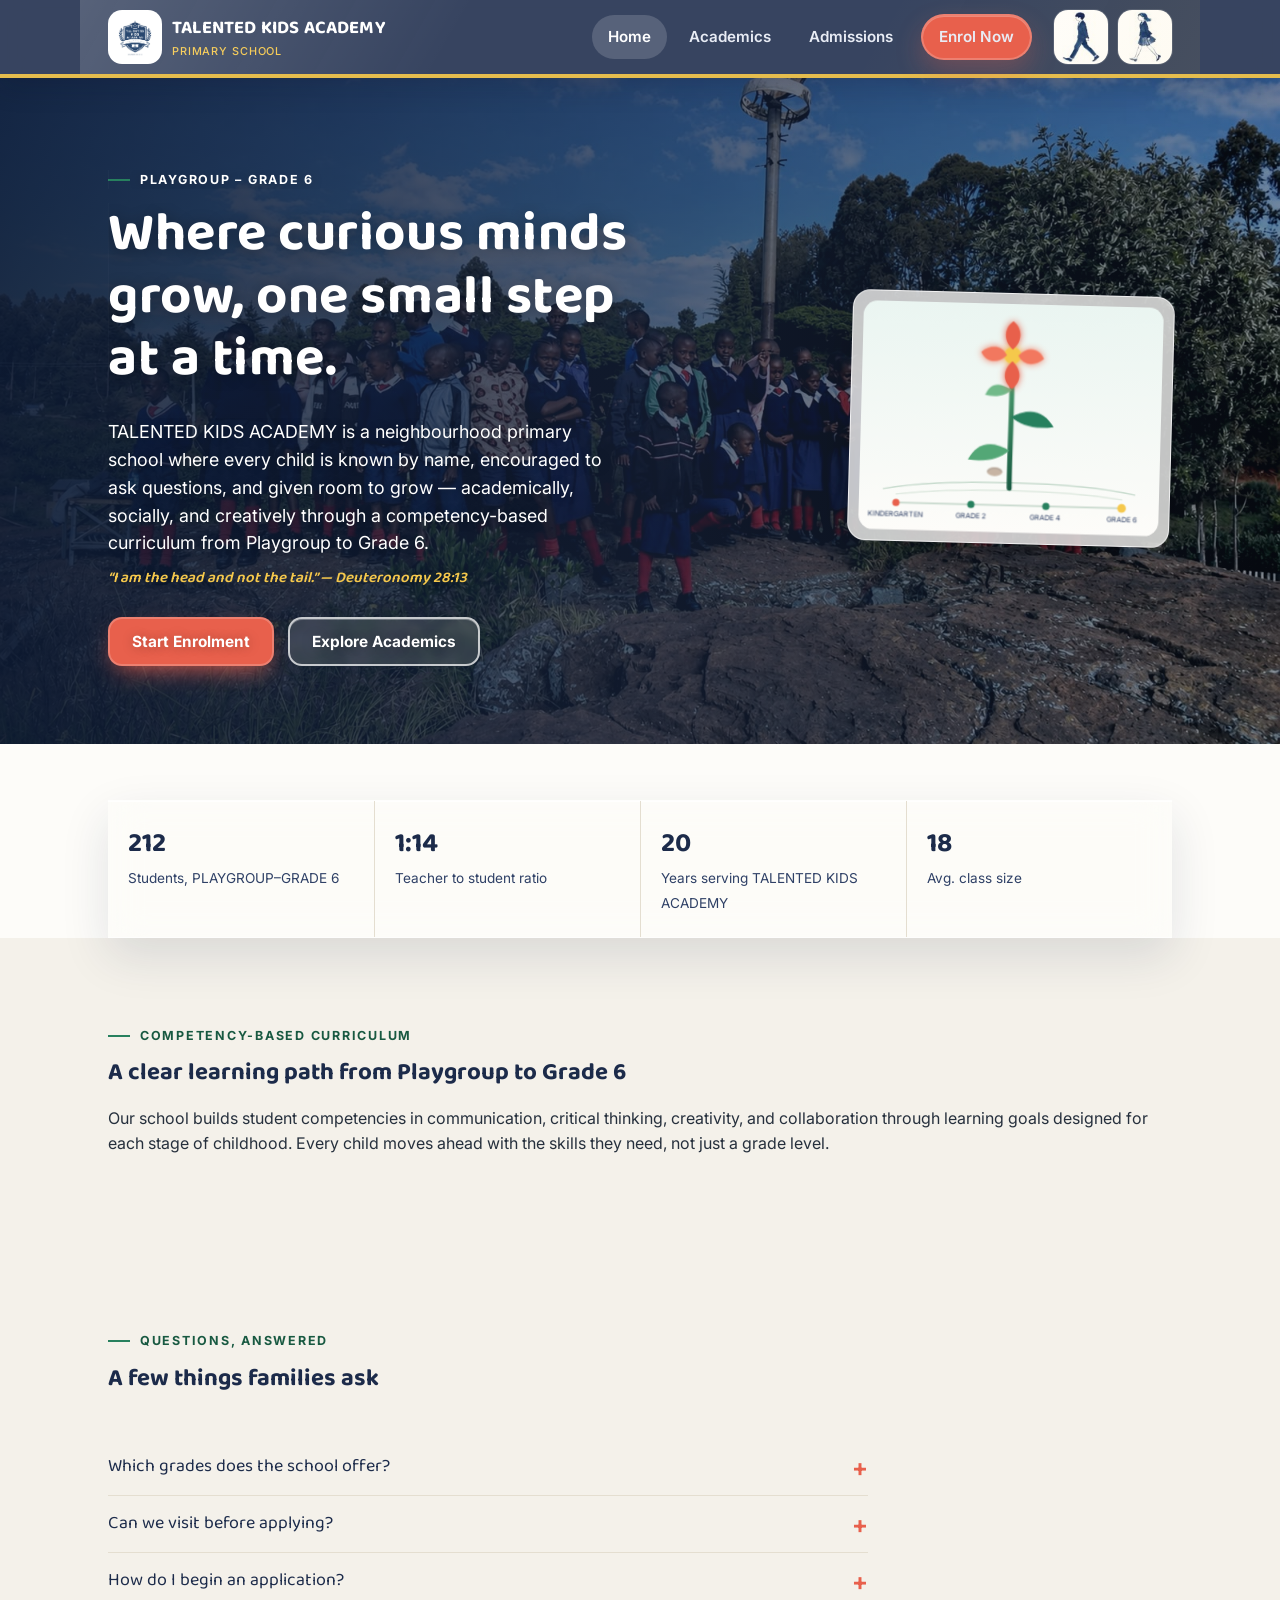
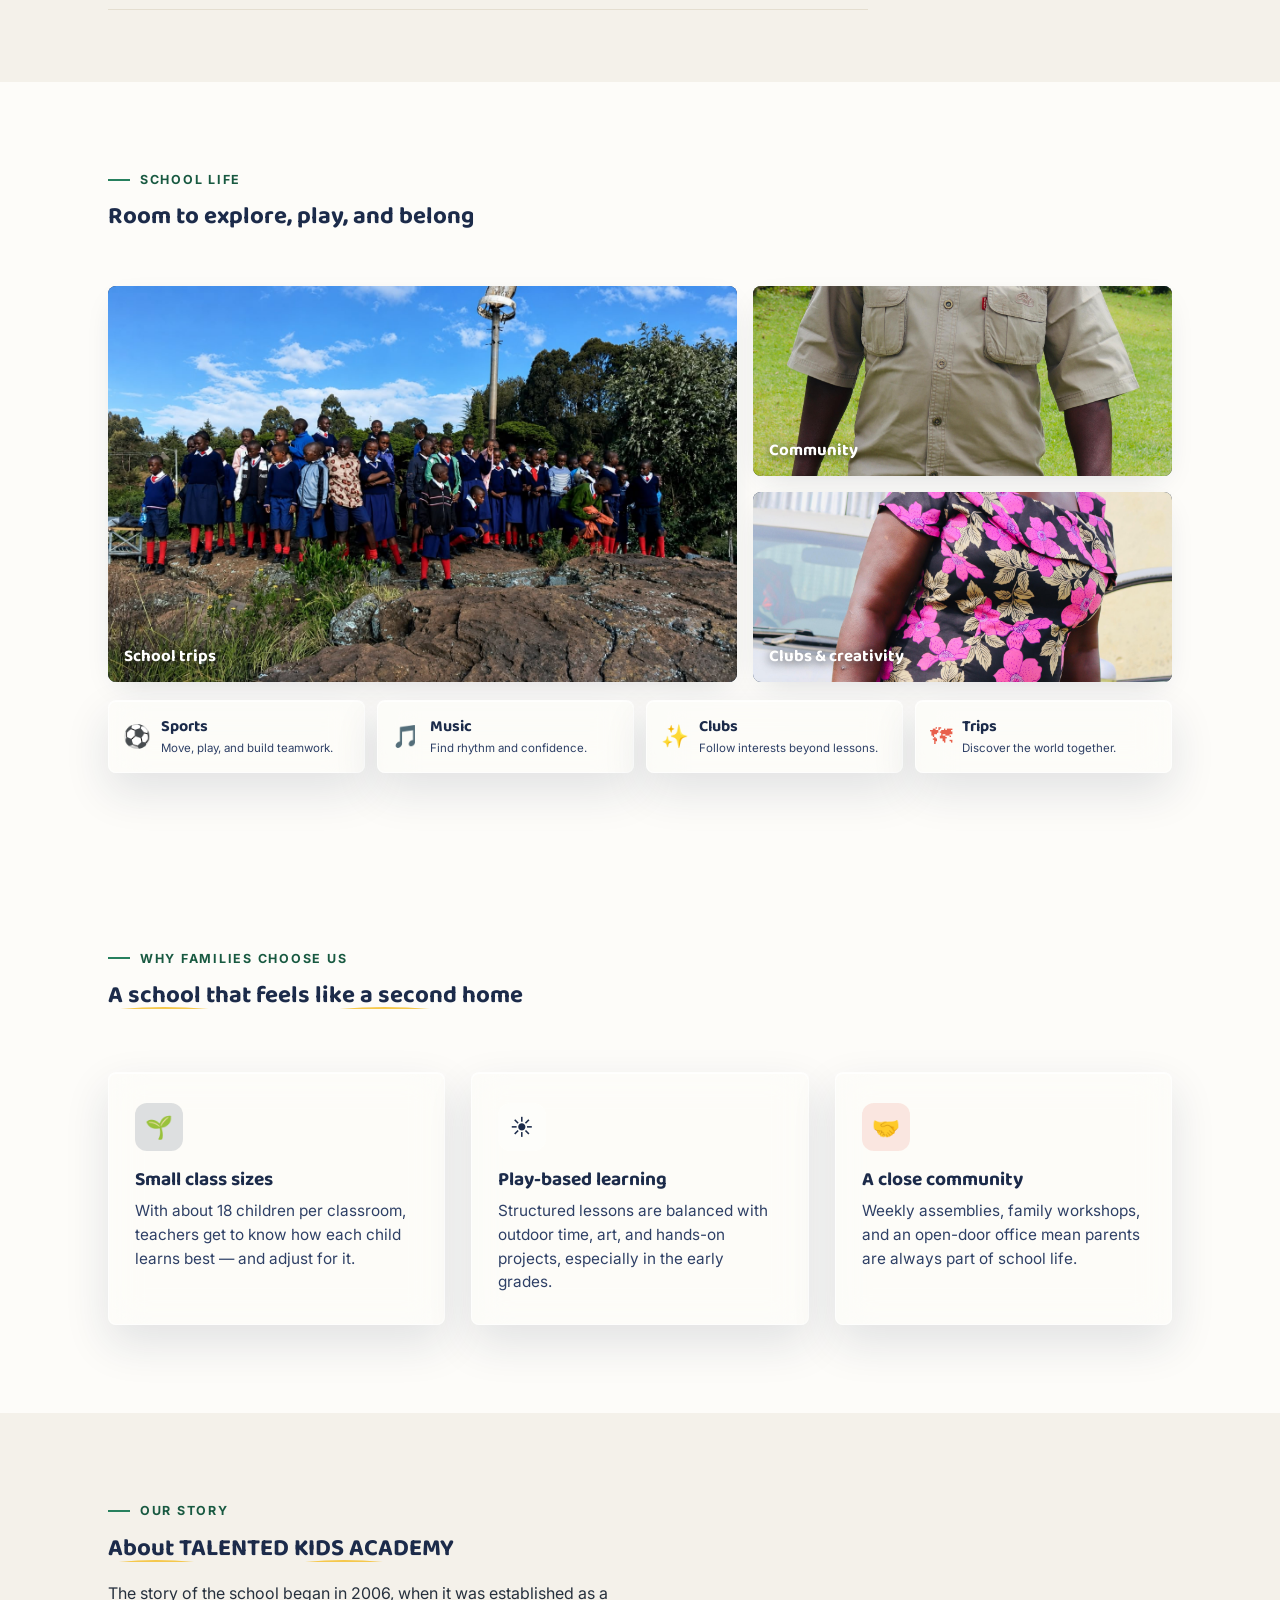
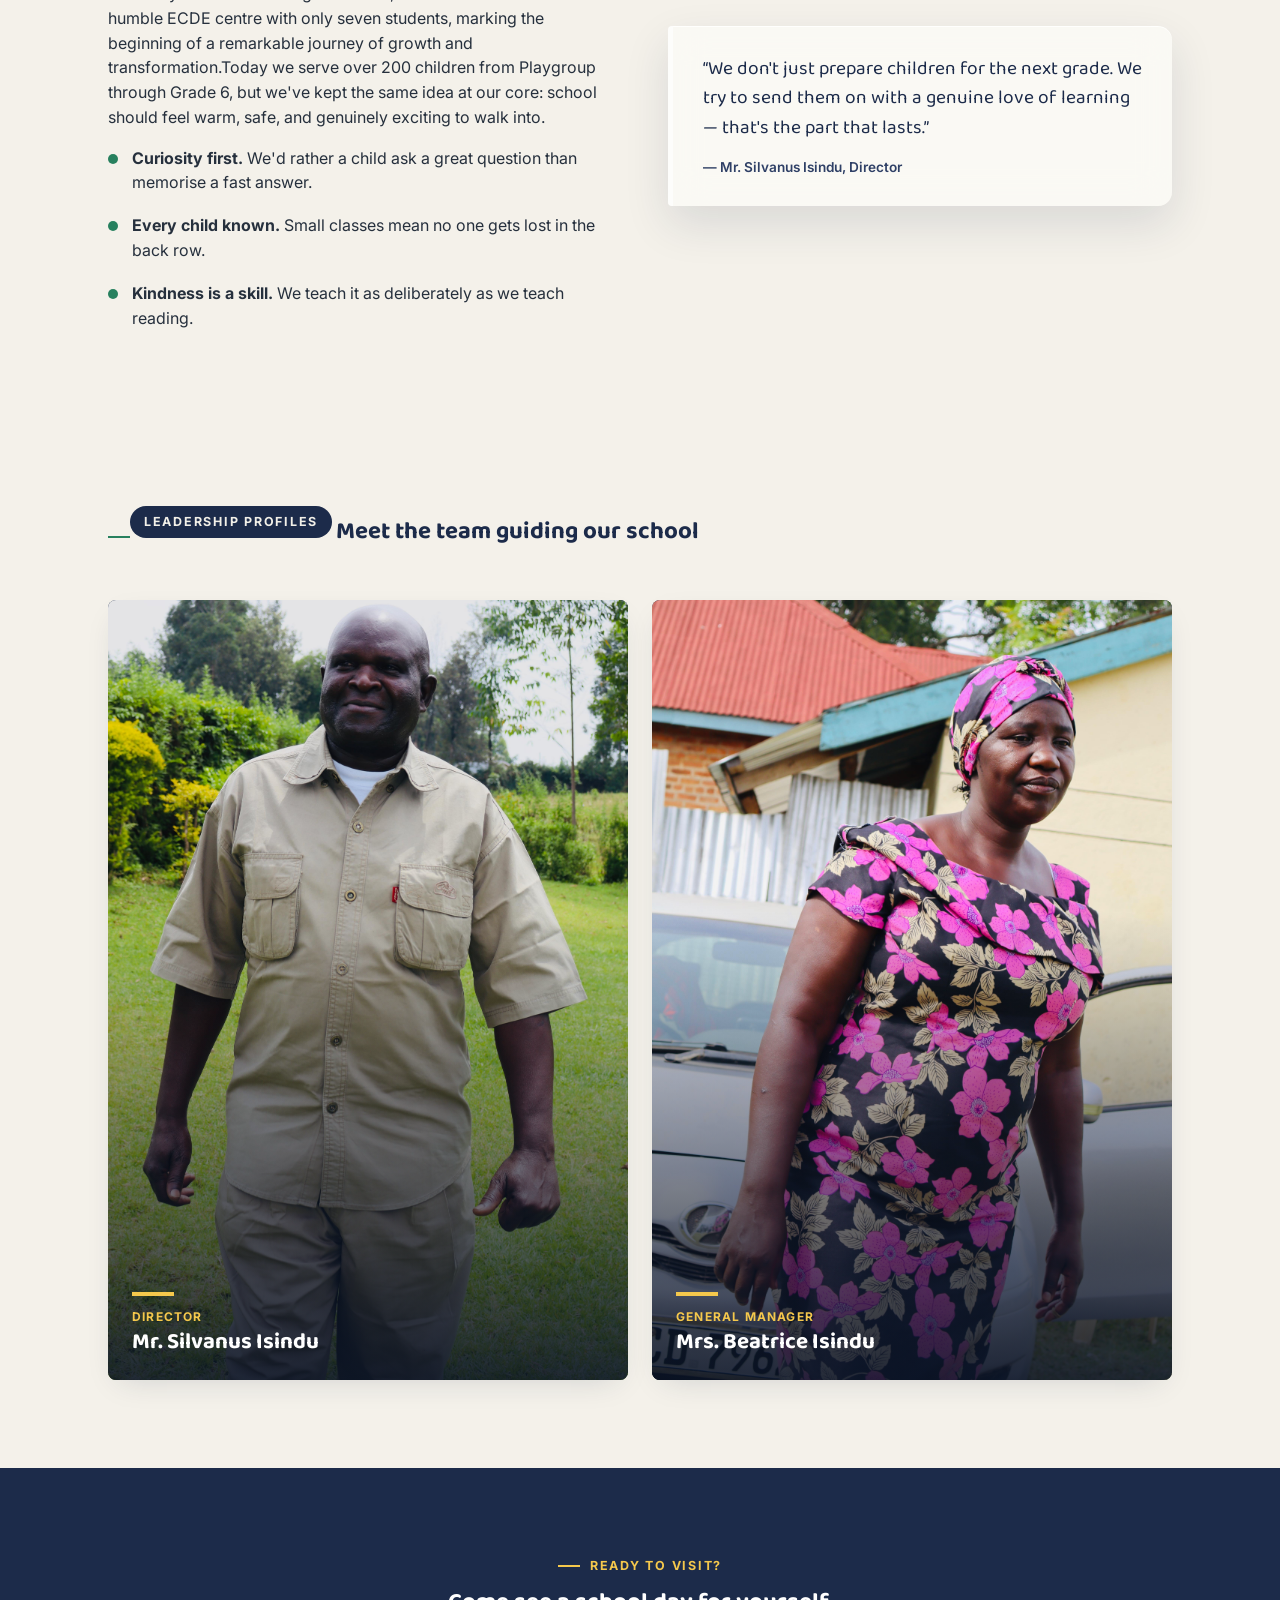
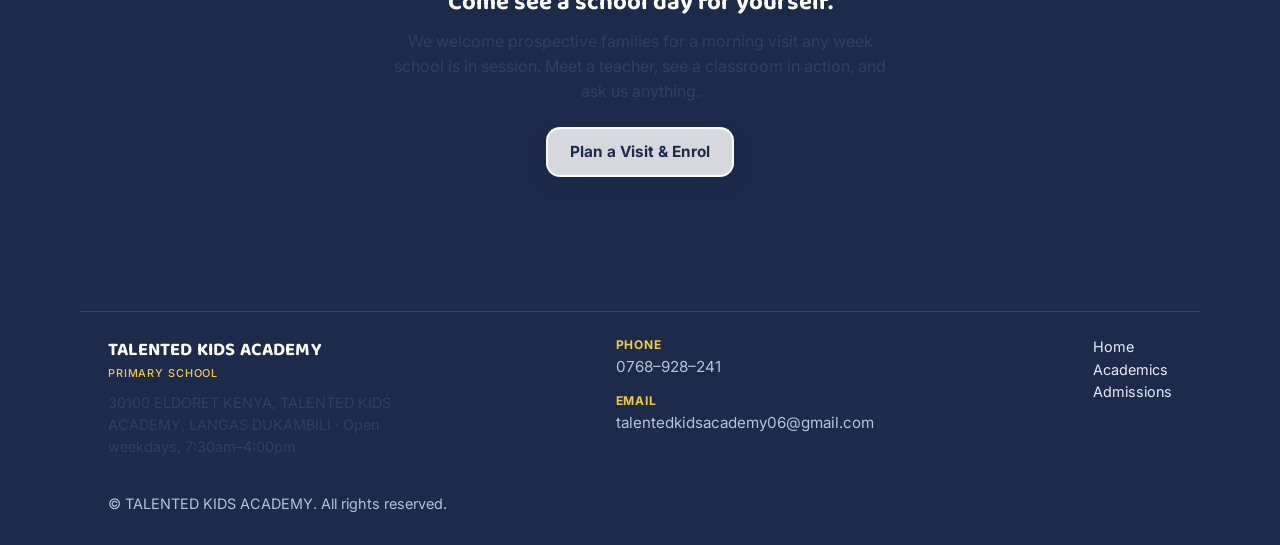
==== commit 82cc81ec: "cg" ====
--- a/index.html
+++ b/index.html
@@ -48,17 +48,53 @@
       </div>
     </div>
     <div class="growth-line-wrap">
-      <!-- signature growth-line illustration -->
-      <svg viewBox="0 0 420 320" fill="none" xmlns="http://www.w3.org/2000/svg" role="img" aria-label="Illustration of a rising growth line with small leaf marks, representing student progress">
-        <rect x="0" y="0" width="420" height="320" rx="20" fill="#f4f1ea"/>
-        <path d="M40 260 C 100 260, 90 210, 140 200 C 190 190, 180 140, 230 120 C 270 104, 260 70, 320 50" stroke="#1c2b4a" stroke-width="5" stroke-linecap="round" fill="none"/>
-        <circle cx="40" cy="260" r="7" fill="#e8604c"/>
-        <circle cx="140" cy="200" r="7" fill="#ffffff"/>
-        <circle cx="230" cy="120" r="7" fill="#ffffff"/>
-        <circle cx="320" cy="50" r="8" fill="#1c2b4a"/>
-        <path d="M320 50 q10 -14 24 -8 q-4 16 -20 18 q-8 0 -4 -10z" fill="#1c2b4a"/>
-        <text x="40" y="288" font-family="Inter, sans-serif" font-size="12" fill="#2f4066">PLAYGROUP</text>
-        <text x="255" y="46" font-family="Inter, sans-serif" font-size="12" fill="#2f4066">GRADE 6</text>
+      <svg class="flower-illustration" viewBox="0 0 420 320" fill="none" xmlns="http://www.w3.org/2000/svg" role="img" aria-label="Animated illustration of a flower growing from a seed in Kindergarten to a bloom in Grade 6">
+        <defs>
+          <linearGradient id="flower-sky" x1="210" y1="0" x2="210" y2="320" gradientUnits="userSpaceOnUse">
+            <stop stop-color="#EAF5F1"/>
+            <stop offset="1" stop-color="#FDFCF9"/>
+          </linearGradient>
+          <linearGradient id="stem-green" x1="210" y1="262" x2="210" y2="75" gradientUnits="userSpaceOnUse">
+            <stop stop-color="#185941"/>
+            <stop offset="1" stop-color="#53A776"/>
+          </linearGradient>
+          <filter id="flower-glow" x="-50%" y="-50%" width="200%" height="200%">
+            <feGaussianBlur stdDeviation="5" result="blur"/>
+            <feMerge><feMergeNode in="blur"/><feMergeNode in="SourceGraphic"/></feMerge>
+          </filter>
+        </defs>
+        <rect width="420" height="320" rx="20" fill="url(#flower-sky)"/>
+        <path d="M34 263C118 246 302 246 386 263" stroke="#C9DCCF" stroke-width="2" stroke-linecap="round"/>
+        <path d="M52 270C145 258 275 258 368 270" stroke="#E0EAE1" stroke-width="2" stroke-linecap="round"/>
+
+        <g class="flower-stage flower-stage-seed">
+          <ellipse cx="210" cy="258" rx="12" ry="7" fill="#8B5E3C"/>
+          <path d="M199 258C202 251 218 251 221 258" stroke="#5D402C" stroke-width="2" stroke-linecap="round"/>
+        </g>
+        <path class="flower-stem" d="M210 258C209 220 211 166 210 93" stroke="url(#stem-green)" stroke-width="7" stroke-linecap="round"/>
+        <path class="flower-leaf flower-leaf-left" d="M209 205C181 190 163 197 151 219C177 222 195 218 209 205Z" fill="#53A776"/>
+        <path class="flower-leaf flower-leaf-right" d="M210 158C238 143 257 150 270 171C242 175 224 169 210 158Z" fill="#27805E"/>
+        <path class="flower-leaf flower-leaf-top" d="M210 120C190 108 179 113 173 128C190 132 202 128 210 120Z" fill="#71B989"/>
+        <g class="flower-bloom" filter="url(#flower-glow)">
+          <circle cx="210" cy="72" r="12" fill="#F5C84C"/>
+          <path class="flower-petal petal-top" d="M210 64C194 49 199 32 210 24C221 32 226 49 210 64Z" fill="#E8604C"/>
+          <path class="flower-petal petal-right" d="M218 72C233 56 249 63 254 76C242 86 226 87 218 72Z" fill="#F2785F"/>
+          <path class="flower-petal petal-bottom" d="M210 80C226 95 221 111 210 119C199 111 194 95 210 80Z" fill="#E8604C"/>
+          <path class="flower-petal petal-left" d="M202 72C187 87 171 80 166 68C178 58 194 57 202 72Z" fill="#F2785F"/>
+          <circle cx="210" cy="72" r="7" fill="#F5C84C"/>
+        </g>
+
+        <g class="flower-timeline" font-family="Inter, sans-serif" text-anchor="middle">
+          <path d="M52 282H368" stroke="#B7CDBE" stroke-width="2" stroke-linecap="round"/>
+          <circle cx="52" cy="282" r="5" fill="#E8604C"/>
+          <circle cx="157" cy="282" r="5" fill="#27805E"/>
+          <circle cx="262" cy="282" r="5" fill="#27805E"/>
+          <circle cx="368" cy="282" r="6" fill="#F5C84C"/>
+          <text x="52" y="302" font-size="10" fill="#2F4066">KINDERGARTEN</text>
+          <text x="157" y="302" font-size="10" fill="#2F4066">GRADE 2</text>
+          <text x="262" y="302" font-size="10" fill="#2F4066">GRADE 4</text>
+          <text x="368" y="302" font-size="10" fill="#2F4066">GRADE 6</text>
+        </g>
       </svg>
     </div>
   </div>
--- a/style.css
+++ b/style.css
@@ -30,7 +30,7 @@
 }
 
 *{ box-sizing: border-box; }
-html{ scroll-behavior: smooth; }
+html{ scroll-behavior: smooth; overflow-x:hidden; }
 body{
   margin:0;
   font-family: var(--body);
@@ -38,6 +38,7 @@
   background: var(--paper);
   line-height: 1.55;
   -webkit-font-smoothing: antialiased;
+  overflow-x:hidden;
 }
 img{ max-width:100%; display:block; }
 a{ color: inherit; }
@@ -265,9 +266,12 @@
 /* ---------- Hero ---------- */
 .hero{
   position:relative;
-  padding: 84px 0 60px;
+  min-height: 510px;
+  display:flex;
+  align-items:center;
+  padding: 92px 0 78px;
   overflow:hidden;
-  background: transparent;
+  background: var(--ink);
 }
 .hero-bg{
   position:absolute;
@@ -281,15 +285,15 @@
   width:100%;
   height:100%;
   object-fit:cover;
-  object-position:50% 25%;
+  object-position:50% 34%;
   opacity:1;
-  filter: brightness(0.82) saturate(0.8) contrast(1.02);
+  filter: brightness(0.72) saturate(0.88) contrast(1.04);
 }
 .hero-bg::after{
   content: "";
   position:absolute;
   inset:0;
-  background: linear-gradient(90deg, rgba(28,43,74,0.72) 0%, rgba(28,43,74,0.38) 45%, rgba(244,241,234,0.16) 100%);
+  background: linear-gradient(90deg, rgba(14,28,54,0.88) 0%, rgba(28,43,74,0.58) 52%, rgba(28,43,74,0.2) 100%);
   pointer-events:none;
 }
 .hero .wrap{
@@ -299,6 +303,7 @@
   gap: 48px;
   align-items:center;
 }
+.hero .wrap > div:first-child{ max-width: 650px; }
 @media (max-width: 860px){
   .hero .wrap{ grid-template-columns: 1fr; }
 }
@@ -307,6 +312,7 @@
   max-width: 12ch;
   color: #fff;
   text-shadow: 0 2px 16px rgba(0,0,0,0.32);
+  letter-spacing: .01em;
 }
 .hero h2, .hero h3, .hero .eyebrow, .hero .hero-sub, .hero .hero-actions .btn{
   color: #fff;
@@ -327,6 +333,13 @@
   margin: -8px 0 22px;
 }
 .hero-actions{ display:flex; gap:14px; flex-wrap:wrap; margin-top: 26px; }
+.hero-actions .btn-primary{ box-shadow: 0 10px 24px -8px rgba(232,96,76,0.9); }
+.hero-actions .btn-ghost{
+  border-color: rgba(255,255,255,0.72);
+  background: rgba(255,255,255,0.08);
+  backdrop-filter: blur(4px);
+}
+.hero-actions .btn-ghost:hover{ background:#fff; color:var(--ink); }
 
 .hero h1, .hero-sub, .heading-flag, .eyebrow{
   position: relative;
@@ -342,8 +355,44 @@
 }
 
 
-.growth-line-wrap{ position:relative; }
-.growth-line-wrap svg{ width:100%; height:auto; }
+.growth-line-wrap{
+  position:relative;
+  max-width: 390px;
+  justify-self:end;
+  padding: 10px;
+  border: 1px solid rgba(255,255,255,0.5);
+  border-radius: 18px;
+  background: rgba(253,252,249,0.88);
+  box-shadow: 0 20px 50px -24px rgba(0,0,0,0.72);
+  transform: rotate(1.5deg);
+}
+.growth-line-wrap svg{ width:100%; height:auto; display:block; border-radius:10px; }
+.flower-illustration .flower-stem{
+  stroke-dasharray: 180;
+  stroke-dashoffset: 180;
+  animation: flowerStemGrow 2.4s ease-out .35s forwards;
+}
+.flower-illustration .flower-leaf,
+.flower-illustration .flower-bloom{
+  opacity:0;
+  transform-box:fill-box;
+  transform-origin:center;
+}
+.flower-illustration .flower-leaf-left{ animation: flowerLeafIn .6s ease-out 1.25s forwards; }
+.flower-illustration .flower-leaf-right{ animation: flowerLeafIn .6s ease-out 1.65s forwards; }
+.flower-illustration .flower-leaf-top{ animation: flowerLeafIn .6s ease-out 2.05s forwards; }
+.flower-illustration .flower-bloom{ animation: flowerBloomIn .8s cubic-bezier(.22,1,.36,1) 2.45s forwards; }
+.flower-illustration .flower-stage-seed{ animation: flowerSeedFade .7s ease-out 2.05s forwards; }
+.flower-illustration .flower-timeline circle{ animation: flowerDotPulse 2.8s ease-in-out infinite; }
+.flower-illustration .flower-timeline circle:nth-of-type(2){ animation-delay:.35s; }
+.flower-illustration .flower-timeline circle:nth-of-type(3){ animation-delay:.7s; }
+.flower-illustration .flower-timeline circle:nth-of-type(4){ animation-delay:1.05s; }
+
+@keyframes flowerStemGrow{ to{ stroke-dashoffset:0; } }
+@keyframes flowerLeafIn{ from{ opacity:0; transform:scale(0) rotate(-18deg); } to{ opacity:1; transform:scale(1) rotate(0); } }
+@keyframes flowerBloomIn{ from{ opacity:0; transform:scale(.15) rotate(-18deg); } to{ opacity:1; transform:scale(1) rotate(0); } }
+@keyframes flowerSeedFade{ to{ opacity:.45; transform:translateY(3px) scale(.9); } }
+@keyframes flowerDotPulse{ 0%,100%{ opacity:.62; } 50%{ opacity:1; } }
 
 /* facts strip */
 .facts{
@@ -1275,6 +1324,41 @@
     animation: slideUp .6s cubic-bezier(0.34, 1.56, 0.64, 1);
     animation-delay: 0.08s;
   }
+
+  .hero{
+    min-height: 600px;
+    padding: 72px 0 calc(54px + env(safe-area-inset-bottom)) !important;
+  }
+
+  .hero .wrap{ gap: 30px; }
+  .hero-bg img{ object-position: 62% 34%; }
+  .hero-bg::after{
+    background: linear-gradient(180deg, rgba(14,28,54,0.74) 0%, rgba(14,28,54,0.86) 68%, rgba(14,28,54,0.96) 100%);
+  }
+  .hero h1{
+    max-width: 16ch;
+    font-size: clamp(2rem, 9vw, 2.75rem);
+    line-height: 1.08;
+  }
+  .hero-sub{
+    max-width: 38ch;
+    font-size: 1rem;
+    line-height: 1.5;
+  }
+  .hero-motto{ margin-top: -4px; }
+  .hero-actions{ gap: 10px; margin-top: 22px; }
+  .hero-actions .btn{
+    width: 100%;
+    justify-content: center;
+    min-height: 48px;
+  }
+  .growth-line-wrap{
+    width: min(100%, 320px);
+    justify-self:start;
+    transform: rotate(0);
+  }
+
+  .hero-admissions .hero-bg img{ object-position: 58% 44%; }
   
   .hero-sub {
     animation: slideUp .6s cubic-bezier(0.34, 1.56, 0.64, 1);
@@ -1312,6 +1396,13 @@
   html {
     scroll-behavior: auto;
   }
+}
+
+@media (max-width: 380px){
+  .wrap{ padding-left:16px; padding-right:16px; }
+  .hero{ min-height: 640px; }
+  .hero .wrap{ gap: 24px; }
+  .growth-line-wrap{ width: 100%; }
 }
 
 /* Utility */
@@ -1339,18 +1430,19 @@
   justify-content:flex-start;
   gap:8px;
   padding:14px;
-  visibility:hidden;
-  opacity:0;
-  transform:translateY(-8px) scale(.98);
+  visibility:visible;
+  opacity:1;
+  transform:none;
   transform-origin:top right;
-  pointer-events:none;
+  pointer-events:auto;
   transition:transform .18s ease, opacity .18s ease, visibility .18s ease;
   border:1px solid rgba(255,255,255,.18);
   border-top:4px solid var(--sunbeam);
   border-radius:var(--radius);
   box-shadow:0 16px 34px rgba(9,18,37,.3);
 }
-.nav-links.open{ visibility:visible; opacity:1; transform:none; pointer-events:auto; }
+.js .nav-links{ visibility:hidden; opacity:0; transform:translateY(-8px) scale(.98); pointer-events:none; }
+.js .nav-links.open{ visibility:visible; opacity:1; transform:none; pointer-events:auto; }
 .nav-links a{ padding:13px 12px; }
 .nav-cta{ margin:8px 0 0; }
 .nav-cta .btn{ width:100%; justify-content:center; }
@@ -1359,7 +1451,7 @@
 
 @media (min-width: 861px){
   .nav-toggle{ display:none; }
-  .nav-links{
+  .js .nav-links{
     position:static;
     width:auto;
     background:transparent;
@@ -1379,3 +1471,184 @@
   .nav-avatars{ margin:0 0 0 16px; }
   .nav-avatars img{ width:54px; height:54px; border-radius:14px; }
 }
+
+/* ---------- Frosted glass interface ---------- */
+:root{
+  --glass-light: rgba(253,252,249,.72);
+  --glass-white: rgba(255,255,255,.62);
+  --glass-dark: rgba(28,43,74,.86);
+  --glass-border: rgba(255,255,255,.68);
+  --glass-blur: 18px;
+}
+
+.nav{
+  background: rgba(28,43,74,.88);
+  border-bottom-color: rgba(245,200,76,.92);
+  box-shadow: 0 8px 28px rgba(9,18,37,.18);
+  backdrop-filter: blur(16px) saturate(125%);
+  -webkit-backdrop-filter: blur(16px) saturate(125%);
+}
+.nav .wrap{ position:relative; z-index:2; }
+
+.card,
+.subject-chip,
+.form-panel,
+.quote-block,
+.activity-list div,
+.schedule,
+.facts{
+  background: var(--glass-light);
+  border-color: var(--glass-border);
+  box-shadow: 0 18px 45px rgba(28,43,74,.12), inset 0 1px 0 rgba(255,255,255,.78);
+  backdrop-filter: blur(var(--glass-blur)) saturate(120%);
+  -webkit-backdrop-filter: blur(var(--glass-blur)) saturate(120%);
+}
+.facts{ overflow:hidden; }
+.band-panel{
+  padding: 24px;
+  border: 1px solid var(--glass-border);
+  border-radius: 18px;
+  background: rgba(244,241,234,.56);
+  box-shadow: inset 0 1px 0 rgba(255,255,255,.68);
+  backdrop-filter: blur(12px);
+  -webkit-backdrop-filter: blur(12px);
+}
+.contact-card{
+  position:relative;
+  overflow:hidden;
+  border:1px solid rgba(255,255,255,.28);
+  border-radius:18px;
+  background: var(--glass-dark);
+  box-shadow: 0 22px 48px rgba(9,18,37,.24), inset 0 1px 0 rgba(255,255,255,.16);
+  backdrop-filter: blur(18px) saturate(125%);
+  -webkit-backdrop-filter: blur(18px) saturate(125%);
+}
+.contact-card::before,
+.nav-links::before{
+  content:"";
+  position:absolute;
+  inset:0;
+  background: linear-gradient(120deg, rgba(255,255,255,.16), transparent 34%, transparent 70%, rgba(245,200,76,.08));
+  pointer-events:none;
+}
+.growth-line-wrap{
+  background: rgba(253,252,249,.76);
+  border-color: rgba(255,255,255,.74);
+  backdrop-filter: blur(16px) saturate(120%);
+  -webkit-backdrop-filter: blur(16px) saturate(120%);
+}
+
+.btn{
+  min-height:46px;
+  padding:11px 22px;
+  border-radius:14px;
+  box-shadow: 0 8px 20px rgba(28,43,74,.12), inset 0 1px 0 rgba(255,255,255,.28);
+}
+.btn-primary{
+  background: var(--poppy);
+  border-color: rgba(255,255,255,.2);
+  box-shadow: 0 12px 26px rgba(232,96,76,.28), inset 0 1px 0 rgba(255,255,255,.26);
+}
+.btn-light{
+  background: rgba(255,255,255,.82);
+  border-color: rgba(255,255,255,.9);
+  backdrop-filter: blur(10px);
+  -webkit-backdrop-filter: blur(10px);
+}
+.btn-ghost{
+  background: rgba(255,255,255,.12);
+  border-color: rgba(28,43,74,.34);
+  backdrop-filter: blur(10px);
+  -webkit-backdrop-filter: blur(10px);
+}
+.hero-actions .btn-ghost{
+  border-color: rgba(255,255,255,.72);
+  background: rgba(255,255,255,.12);
+}
+
+@supports not (backdrop-filter: blur(1px)){
+  .nav{ background: var(--ink); }
+  .card, .subject-chip, .form-panel, .quote-block, .activity-list div, .schedule, .facts{ background: var(--paper-dim); }
+  .band-panel{ background: var(--paper-dim); }
+  .contact-card{ background: var(--ink); }
+  .btn-light{ background:#fff; }
+}
+
+@media (max-width: 860px){
+  .nav::after{
+    content:"";
+    position:fixed;
+    inset:0;
+    z-index:1;
+    background:rgba(9,18,37,.48);
+    opacity:0;
+    pointer-events:none;
+    transition:opacity .24s ease;
+  }
+  .nav.menu-open::after{
+    opacity:1;
+    pointer-events:auto;
+  }
+  .nav-links{
+    position:fixed;
+    top:0;
+    right:0;
+    width:min(88vw, 360px);
+    height:100vh;
+    height:100dvh;
+    z-index:3;
+    display:flex;
+    justify-content:flex-start;
+    gap:10px;
+    padding:92px 22px 28px;
+    border:0;
+    border-left:1px solid rgba(255,255,255,.3);
+    border-top:0;
+    border-radius:24px 0 0 24px;
+    background:rgba(28,43,74,.9);
+    box-shadow:-20px 0 55px rgba(9,18,37,.28), inset 1px 0 0 rgba(255,255,255,.12);
+    backdrop-filter:blur(22px) saturate(130%);
+    -webkit-backdrop-filter:blur(22px) saturate(130%);
+    transform:translateX(105%);
+    transform-origin:right center;
+    transition:transform .28s cubic-bezier(.22,1,.36,1), opacity .2s ease, visibility .2s ease;
+  }
+  .js .nav-links.open{ transform:translateX(0); }
+  .nav-links a{
+    position:relative;
+    z-index:1;
+    min-height:50px;
+    padding:14px 16px;
+    border:1px solid rgba(255,255,255,.1);
+    border-radius:14px;
+    background:rgba(255,255,255,.06);
+  }
+  .nav-links a:hover,
+  .nav-links a[aria-current="page"]{ background:rgba(255,255,255,.16); }
+  .nav-cta{ margin:14px 0 0; }
+  .nav-cta .btn{ background:var(--poppy); border-color:transparent; }
+}
+
+@media (prefers-reduced-motion: reduce){
+  .nav-links,
+  .nav::after{ transition:none; }
+  .flower-illustration .flower-stem{ stroke-dashoffset:0; }
+  .flower-illustration .flower-leaf,
+  .flower-illustration .flower-bloom{ opacity:1; transform:none; }
+  .flower-illustration .flower-stage-seed{ opacity:.45; transform:translateY(3px) scale(.9); }
+  .flower-illustration .flower-timeline circle{ animation:none; opacity:1; }
+}
+
+@media (max-width:600px){
+  :root{ --glass-blur:10px; }
+  .band-panel{ padding:18px; border-radius:14px; }
+  .card, .subject-chip, .form-panel, .quote-block, .activity-list div, .schedule, .facts{
+    box-shadow: 0 12px 28px rgba(28,43,74,.1), inset 0 1px 0 rgba(255,255,255,.72);
+  }
+  .mobile-contact-bar{
+    background:rgba(28,43,74,.9);
+    border-top:1px solid rgba(255,255,255,.2);
+    backdrop-filter:blur(16px) saturate(125%);
+    -webkit-backdrop-filter:blur(16px) saturate(125%);
+  }
+}
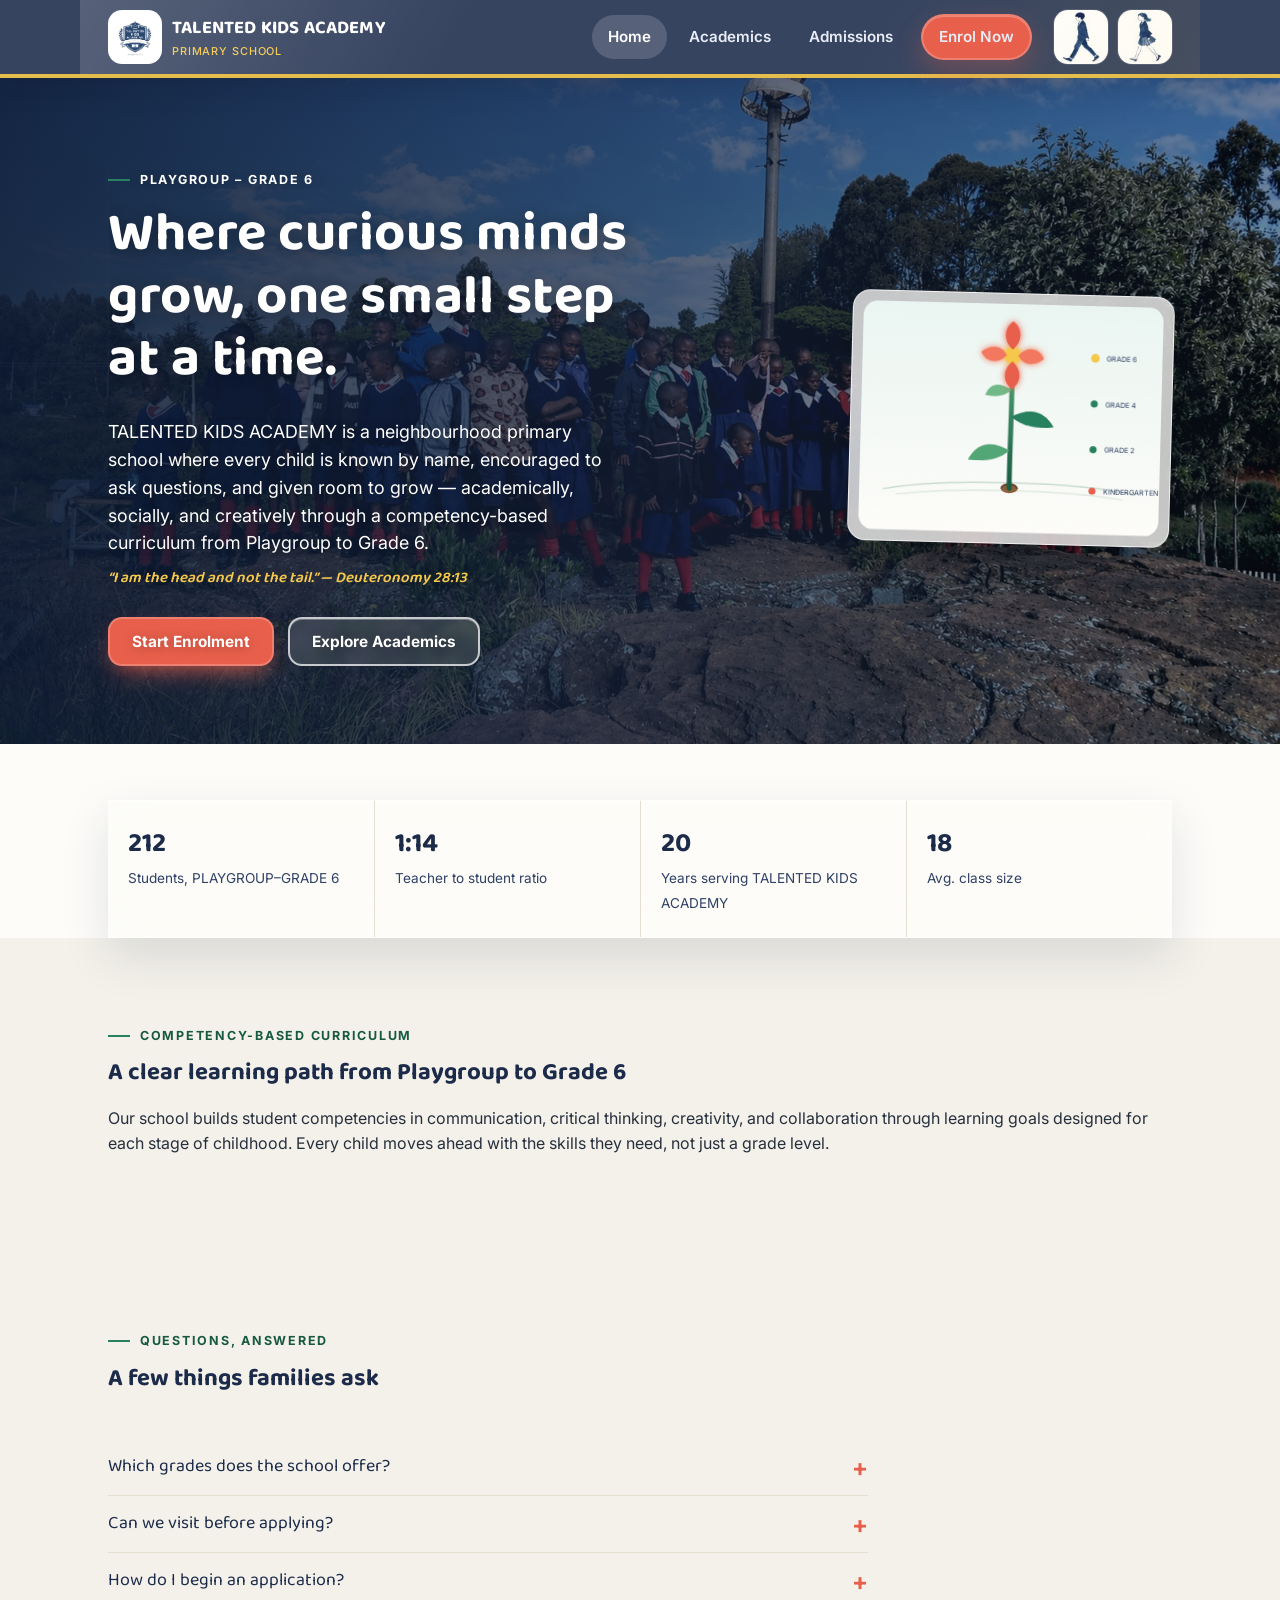
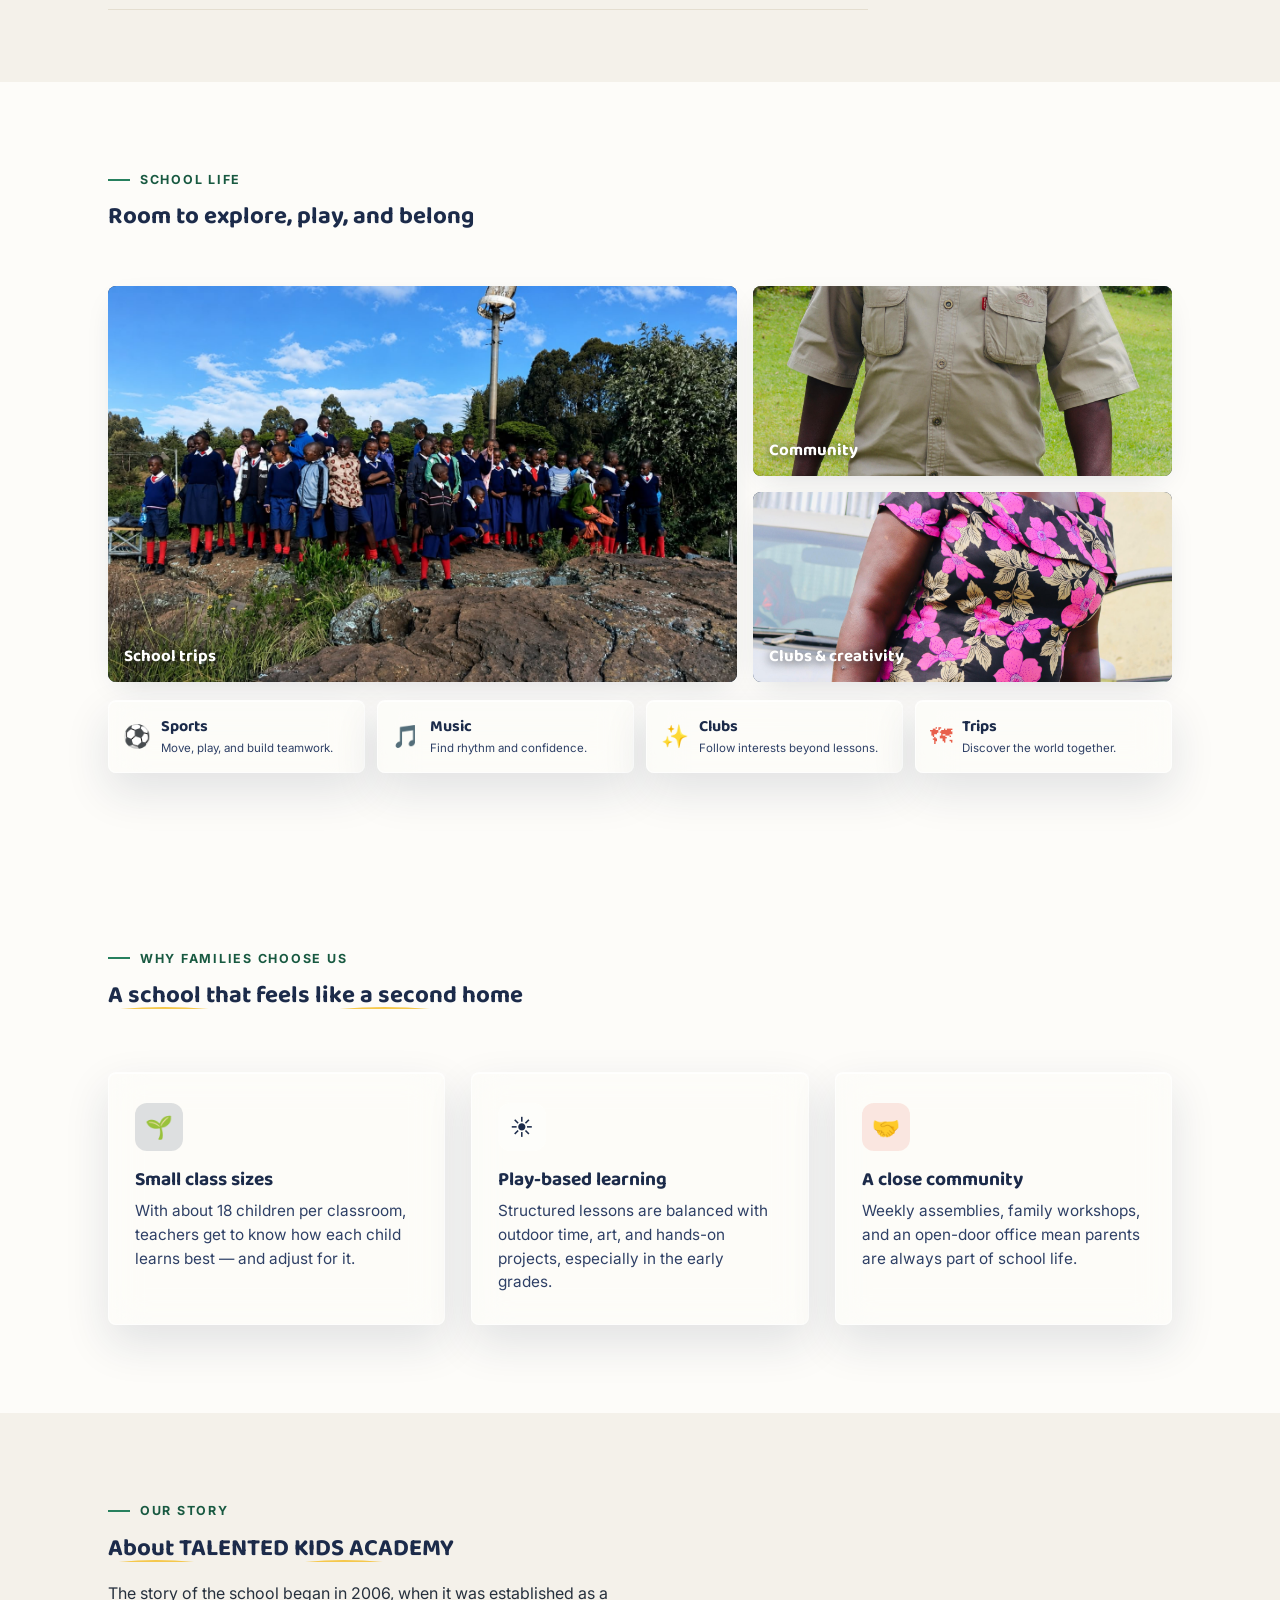
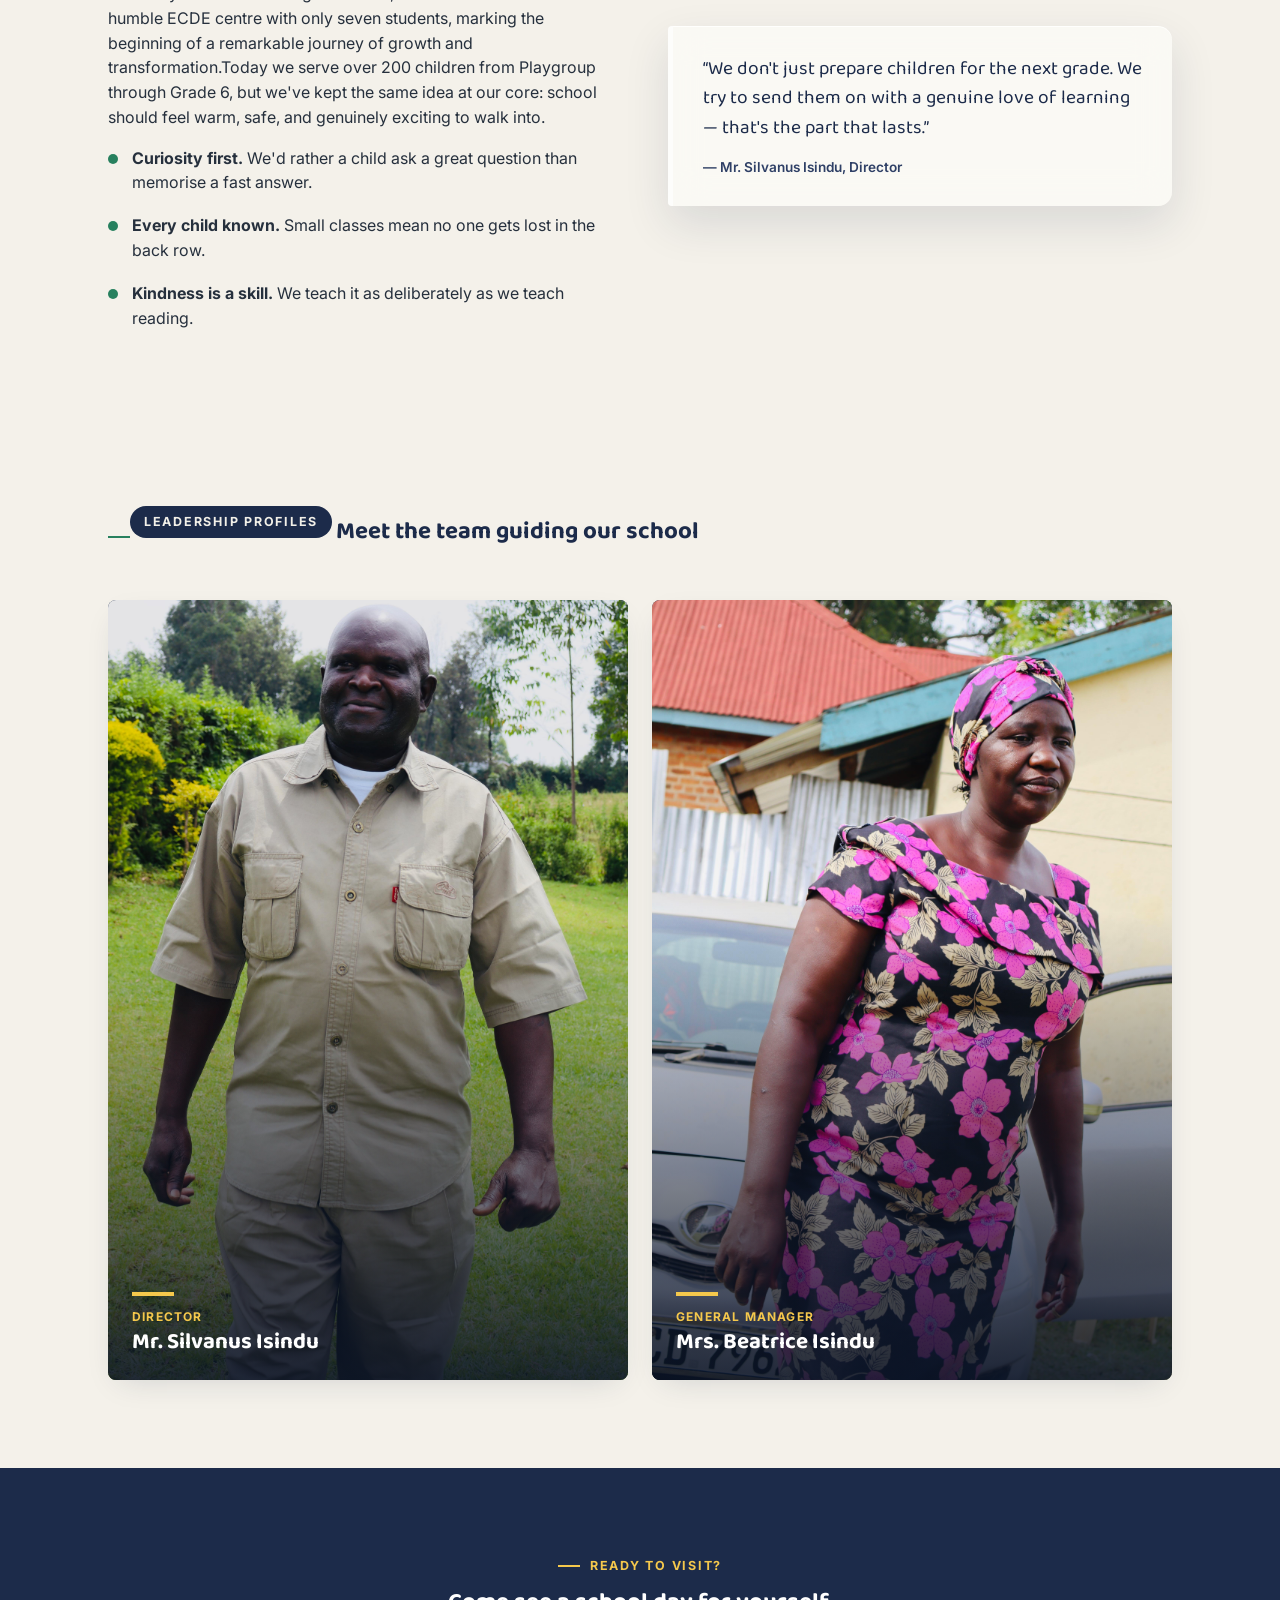
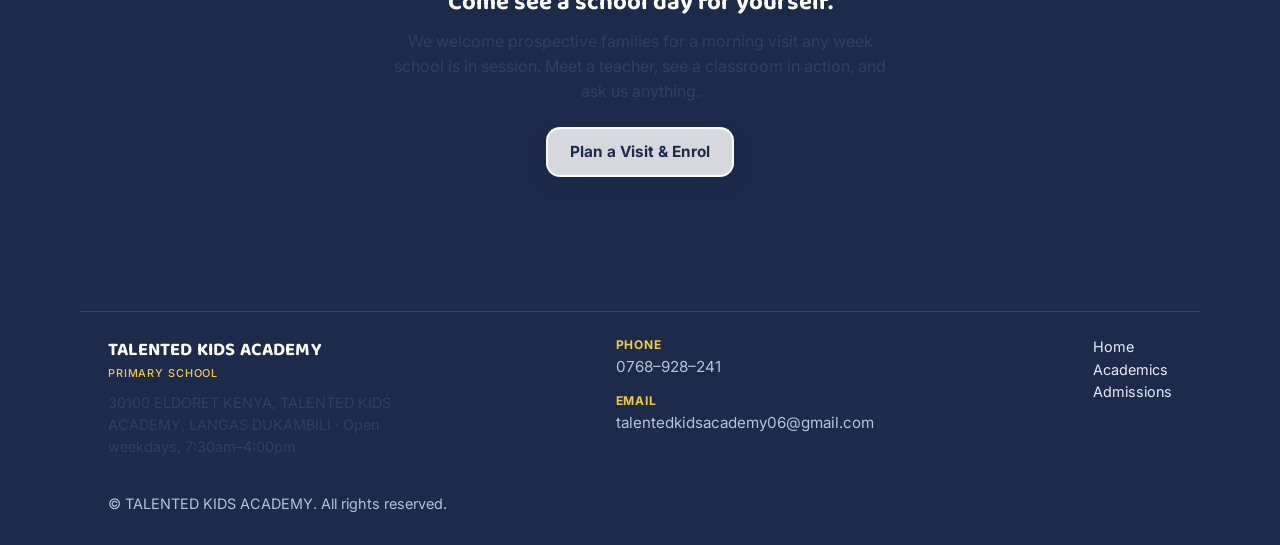
==== commit 0914d3ee: "new" ====
--- a/index.html
+++ b/index.html
@@ -84,16 +84,16 @@
           <circle cx="210" cy="72" r="7" fill="#F5C84C"/>
         </g>
 
-        <g class="flower-timeline" font-family="Inter, sans-serif" text-anchor="middle">
-          <path d="M52 282H368" stroke="#B7CDBE" stroke-width="2" stroke-linecap="round"/>
-          <circle cx="52" cy="282" r="5" fill="#E8604C"/>
-          <circle cx="157" cy="282" r="5" fill="#27805E"/>
-          <circle cx="262" cy="282" r="5" fill="#27805E"/>
-          <circle cx="368" cy="282" r="6" fill="#F5C84C"/>
-          <text x="52" y="302" font-size="10" fill="#2F4066">KINDERGARTEN</text>
-          <text x="157" y="302" font-size="10" fill="#2F4066">GRADE 2</text>
-          <text x="262" y="302" font-size="10" fill="#2F4066">GRADE 4</text>
-          <text x="368" y="302" font-size="10" fill="#2F4066">GRADE 6</text>
+        <g class="flower-timeline" font-family="Inter, sans-serif">
+          <path d="M326 259V73" stroke="#B7CDBE" stroke-width="2" stroke-linecap="round"/>
+          <circle cx="326" cy="259" r="5" fill="#E8604C"/>
+          <circle cx="326" cy="201" r="5" fill="#27805E"/>
+          <circle cx="326" cy="137" r="5" fill="#27805E"/>
+          <circle cx="326" cy="73" r="6" fill="#F5C84C"/>
+          <text x="342" y="263" font-size="10" fill="#2F4066">KINDERGARTEN</text>
+          <text x="342" y="205" font-size="10" fill="#2F4066">GRADE 2</text>
+          <text x="342" y="141" font-size="10" fill="#2F4066">GRADE 4</text>
+          <text x="342" y="77" font-size="10" fill="#2F4066">GRADE 6</text>
         </g>
       </svg>
     </div>
--- a/style.css
+++ b/style.css
@@ -369,29 +369,52 @@
 .growth-line-wrap svg{ width:100%; height:auto; display:block; border-radius:10px; }
 .flower-illustration .flower-stem{
   stroke-dasharray: 180;
-  stroke-dashoffset: 180;
-  animation: flowerStemGrow 2.4s ease-out .35s forwards;
+  stroke-dashoffset: 0;
+  animation: flowerStemGrow 8s ease-in-out infinite;
 }
 .flower-illustration .flower-leaf,
 .flower-illustration .flower-bloom{
-  opacity:0;
+  opacity:1;
   transform-box:fill-box;
   transform-origin:center;
 }
-.flower-illustration .flower-leaf-left{ animation: flowerLeafIn .6s ease-out 1.25s forwards; }
-.flower-illustration .flower-leaf-right{ animation: flowerLeafIn .6s ease-out 1.65s forwards; }
-.flower-illustration .flower-leaf-top{ animation: flowerLeafIn .6s ease-out 2.05s forwards; }
-.flower-illustration .flower-bloom{ animation: flowerBloomIn .8s cubic-bezier(.22,1,.36,1) 2.45s forwards; }
-.flower-illustration .flower-stage-seed{ animation: flowerSeedFade .7s ease-out 2.05s forwards; }
+.flower-illustration .flower-leaf-left{ animation: flowerLeafIn 8s ease-in-out infinite; }
+.flower-illustration .flower-leaf-right{ animation: flowerLeafIn 8s ease-in-out infinite; }
+.flower-illustration .flower-leaf-top{ animation: flowerLeafIn 8s ease-in-out infinite; }
+.flower-illustration .flower-bloom{ animation: flowerBloomIn 8s cubic-bezier(.22,1,.36,1) infinite; }
+.flower-illustration .flower-stage-seed{ animation: flowerSeedFade 8s ease-in-out infinite; }
 .flower-illustration .flower-timeline circle{ animation: flowerDotPulse 2.8s ease-in-out infinite; }
 .flower-illustration .flower-timeline circle:nth-of-type(2){ animation-delay:.35s; }
 .flower-illustration .flower-timeline circle:nth-of-type(3){ animation-delay:.7s; }
 .flower-illustration .flower-timeline circle:nth-of-type(4){ animation-delay:1.05s; }
-
-@keyframes flowerStemGrow{ to{ stroke-dashoffset:0; } }
-@keyframes flowerLeafIn{ from{ opacity:0; transform:scale(0) rotate(-18deg); } to{ opacity:1; transform:scale(1) rotate(0); } }
-@keyframes flowerBloomIn{ from{ opacity:0; transform:scale(.15) rotate(-18deg); } to{ opacity:1; transform:scale(1) rotate(0); } }
-@keyframes flowerSeedFade{ to{ opacity:.45; transform:translateY(3px) scale(.9); } }
+.flower-illustration .flower-timeline path{ stroke-dasharray:186; stroke-dashoffset:186; animation: flowerTimelineGrow 8s ease-in-out infinite; }
+
+@keyframes flowerStemGrow{
+  0%, 22%{ stroke-dashoffset:0; }
+  32%, 84%{ stroke-dashoffset:0; }
+  100%{ stroke-dashoffset:180; }
+}
+@keyframes flowerTimelineGrow{
+  0%, 22%{ stroke-dashoffset:0; }
+  40%, 84%{ stroke-dashoffset:0; }
+  100%{ stroke-dashoffset:186; }
+}
+@keyframes flowerLeafIn{
+  0%, 20%{ opacity:1; transform:scale(1) rotate(0); }
+  30%{ opacity:0; transform:scale(0) rotate(-18deg); }
+  42%, 84%{ opacity:1; transform:scale(1) rotate(0); }
+  100%{ opacity:0; transform:scale(0) rotate(-18deg); }
+}
+@keyframes flowerBloomIn{
+  0%, 30%{ opacity:1; transform:scale(1) rotate(0); }
+  40%{ opacity:0; transform:scale(.15) rotate(-18deg); }
+  55%, 84%{ opacity:1; transform:scale(1) rotate(0); }
+  100%{ opacity:0; transform:scale(.15) rotate(-18deg); }
+}
+@keyframes flowerSeedFade{
+  0%, 78%{ opacity:1; transform:none; }
+  88%, 100%{ opacity:.45; transform:translateY(3px) scale(.9); }
+}
 @keyframes flowerDotPulse{ 0%,100%{ opacity:.62; } 50%{ opacity:1; } }
 
 /* facts strip */
@@ -1652,3 +1675,13 @@
     -webkit-backdrop-filter:blur(16px) saturate(125%);
   }
 }
+
+@media (max-width:720px) and (prefers-reduced-motion: no-preference){
+  .flower-illustration .flower-stem,
+  .flower-illustration .flower-leaf,
+  .flower-illustration .flower-bloom,
+  .flower-illustration .flower-stage-seed,
+  .flower-illustration .flower-timeline path{
+    animation-duration:8s !important;
+  }
+}
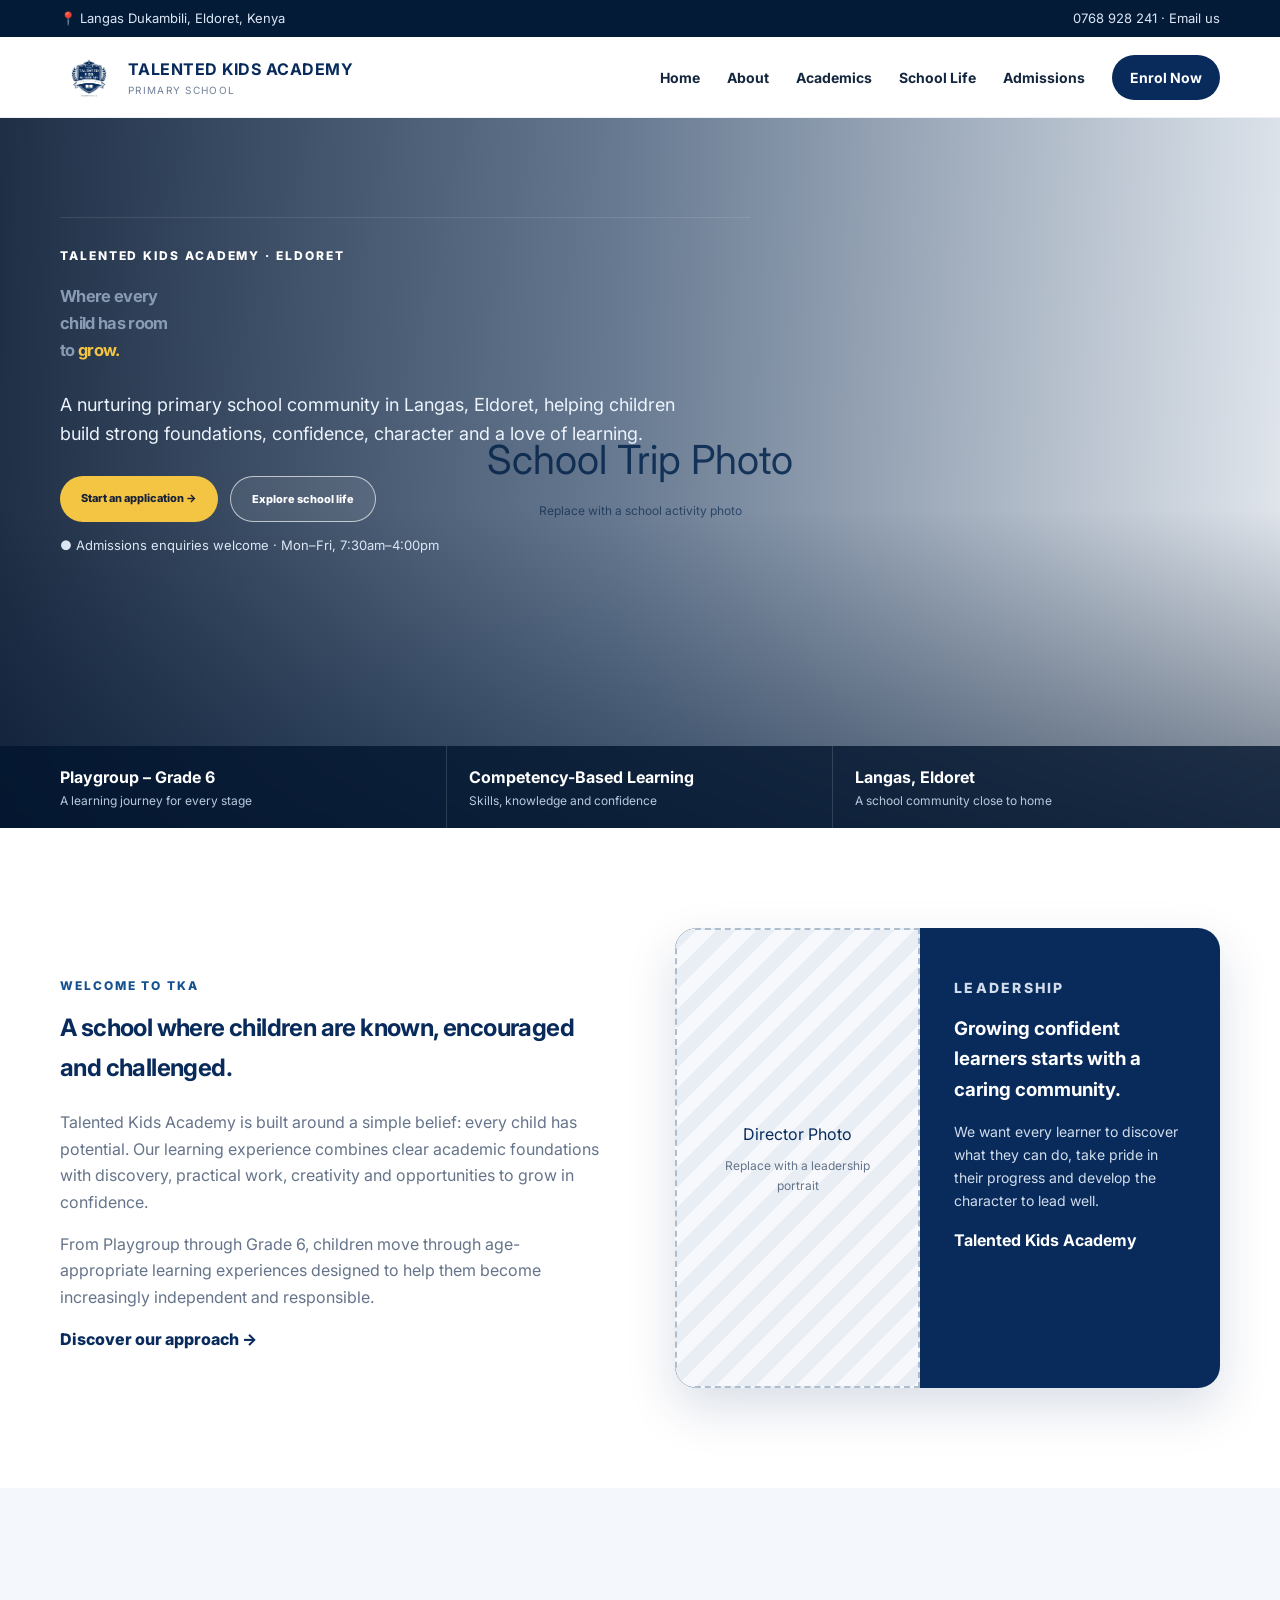
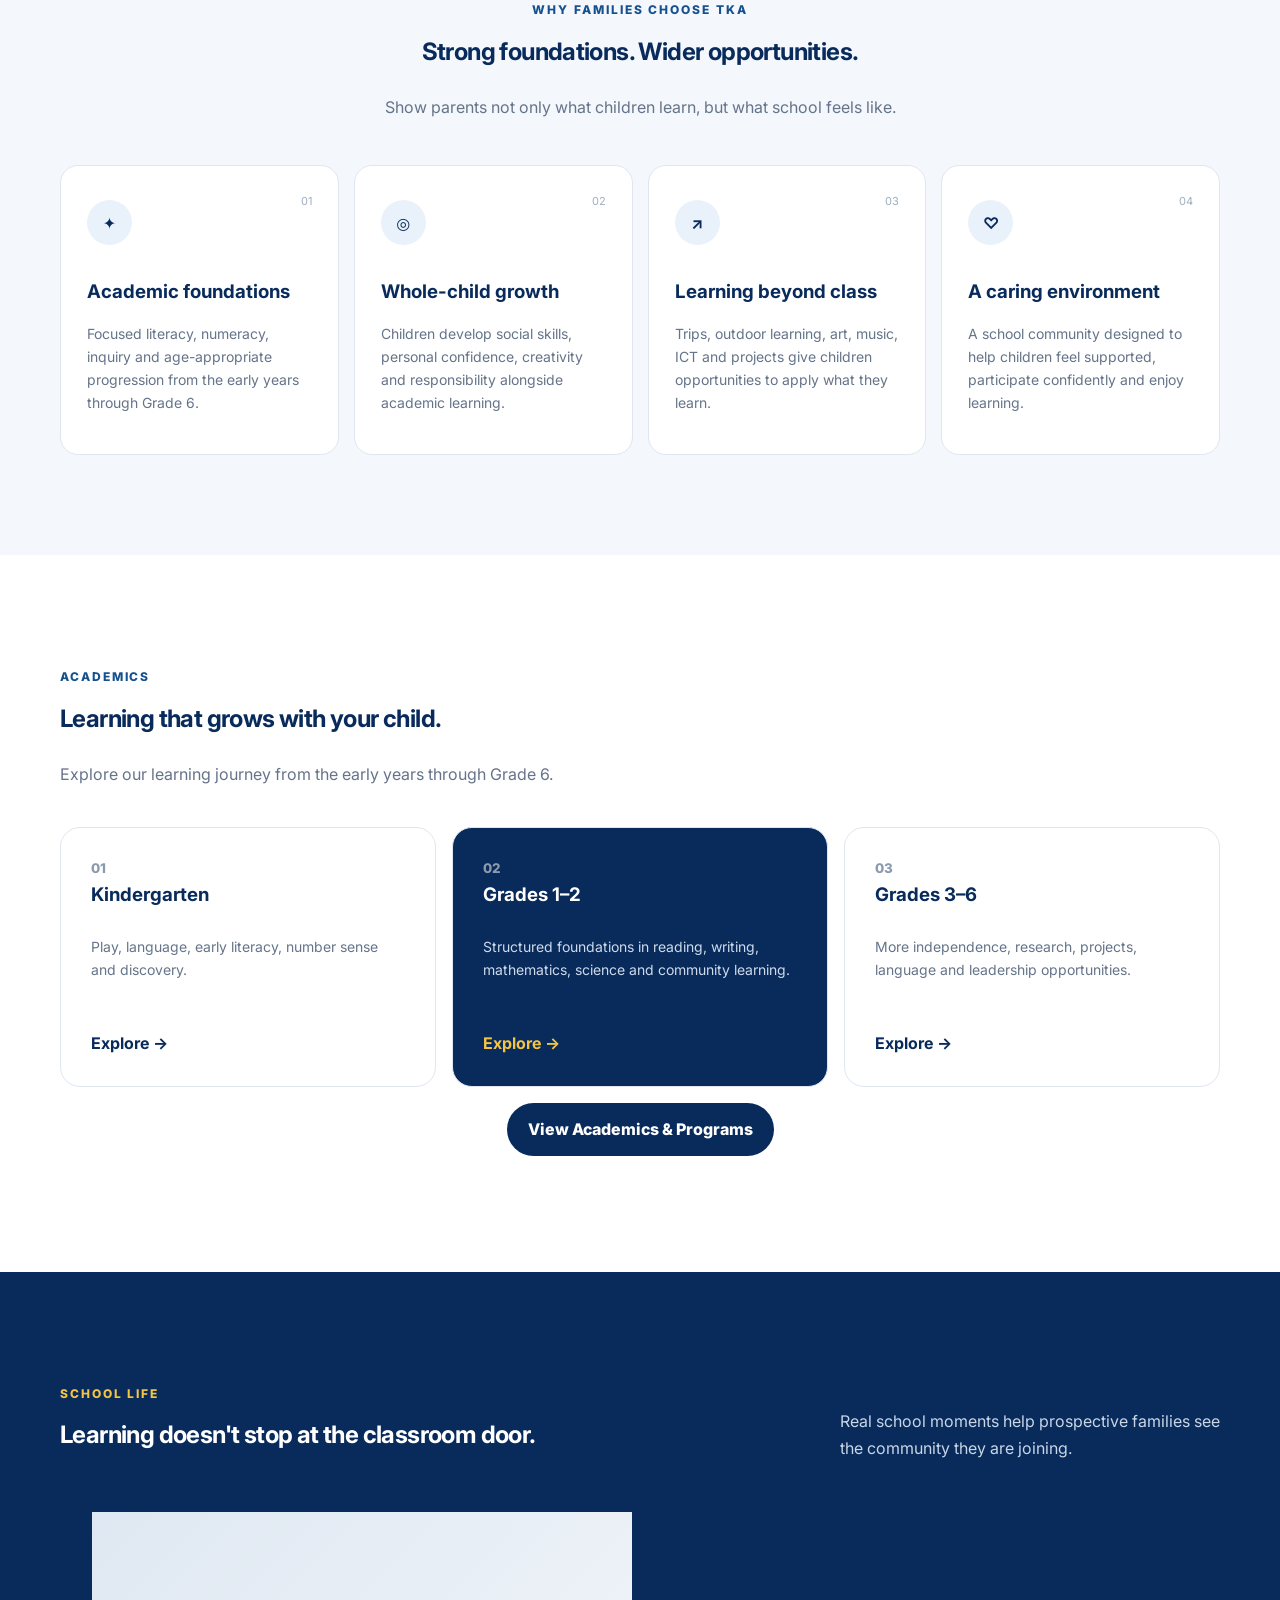
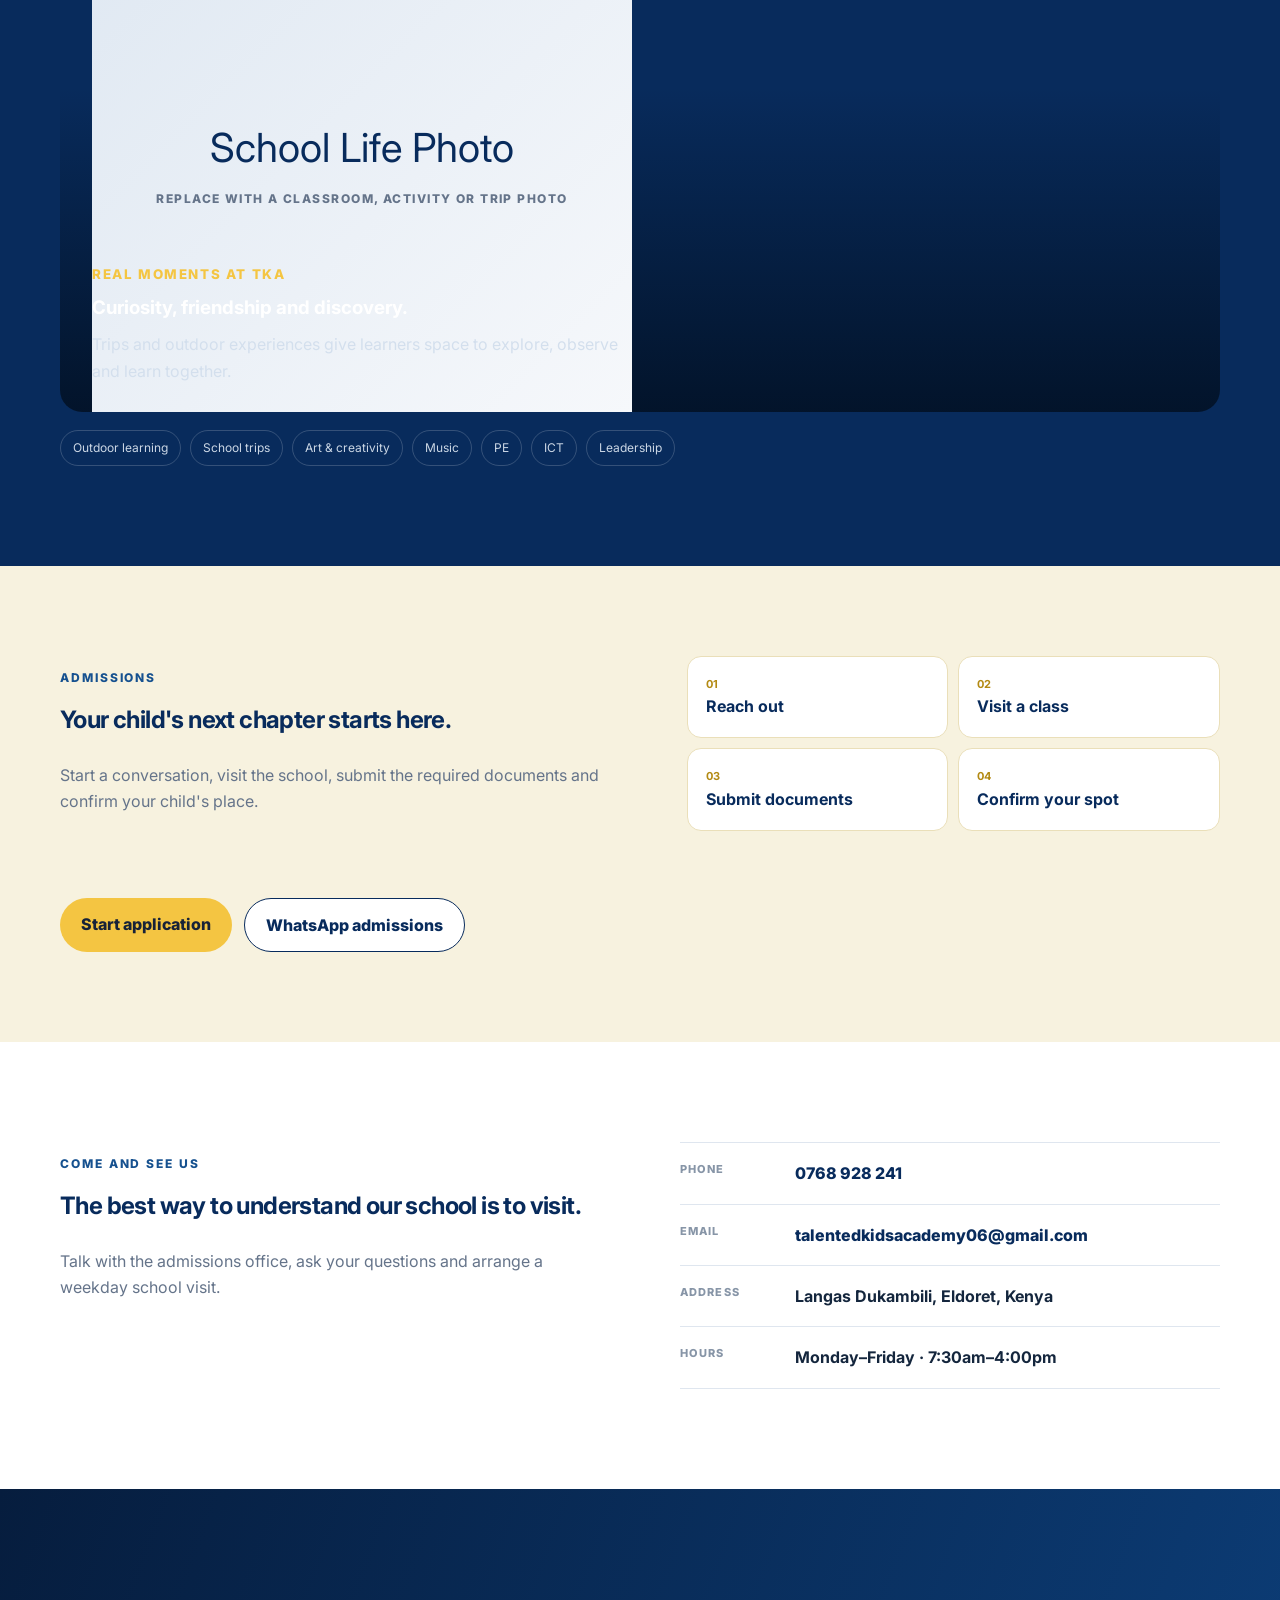
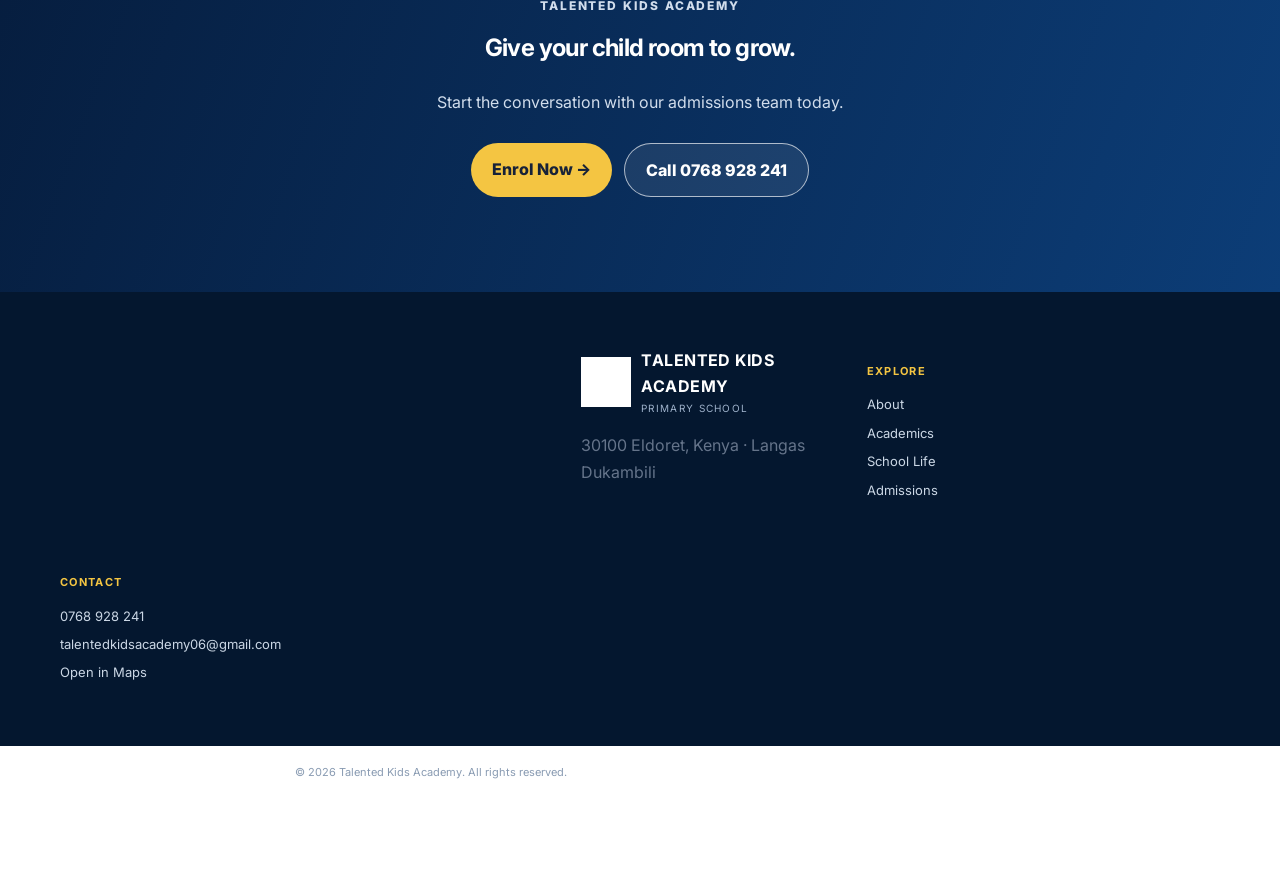
==== commit 4636a821: "update" ====
--- a/index.html
+++ b/index.html
@@ -1,256 +1,112 @@
-<!DOCTYPE html>
+<!doctype html>
 <html lang="en">
 <head>
-<meta charset="UTF-8">
-<meta name="viewport" content="width=device-width, initial-scale=1.0">
-<title>TALENTED KIDS ACADEMY | Primary School in Eldoret</title>
+<meta charset="utf-8">
+<meta name="viewport" content="width=device-width,initial-scale=1">
+<meta name="description" content="Talented Kids Academy — primary school in Langas, Eldoret, Kenya.">
+<title>Talented Kids Academy | Eldoret</title>
 <link rel="preconnect" href="https://fonts.googleapis.com">
 <link rel="preconnect" href="https://fonts.gstatic.com" crossorigin>
-<link rel="stylesheet" href="https://fonts.googleapis.com/css2?family=Baloo+2:wght@500;600;700;800&family=Inter:wght@400;500;600;700&display=swap">
-<link rel="stylesheet" href="style.css">
+<link href="https://fonts.googleapis.com/css2?family=Baloo+2:wght@600;700;800&family=Inter:wght@400;500;600;700&display=swap" rel="stylesheet">
+<link rel="stylesheet" href="home.css">
 </head>
 <body>
-
+<div class="top">📍 Langas Dukambili, Eldoret, Kenya <span><a href="tel:+254768928241">0768 928 241</a> · <a href="mailto:talentedkidsacademy06@gmail.com">Email us</a></span></div>
 <nav class="nav">
-  <div class="wrap">
-    <a class="brand" href="index.html" aria-label="TALENTED KIDS ACADEMY home">
-      <img src="TALENTED_KIDS_LOGO.png" alt="TALENTED KIDS ACADEMY logo" class="brand-mark">
-      <span class="brand-name">TALENTED KIDS ACADEMY<span>Primary School</span></span>
-    </a>
-    <button class="nav-toggle" type="button" aria-label="Open navigation menu" aria-controls="primary-navigation" aria-expanded="false">&#9776;</button>
-    <ul class="nav-links" id="primary-navigation">
-      <li><a href="index.html" aria-current="page">Home</a></li>
-      <li><a href="academics.html">Academics</a></li>
-      <li><a href="admissions.html">Admissions</a></li>
-      <li class="nav-cta"><a class="btn btn-primary" href="admissions.html">Enrol Now</a></li>
-      <li class="nav-avatars">
-        <img src="school_boy.jpg" alt="School boy">
-        <img src="school_girl.jpg" alt="School girl">
-      </li>
-    </ul>
+ <div class="wrap navin">
+  <a class="brand" href="index.html"><img src="TALENTED_KIDS_LOGO.png" alt="Talented Kids Academy logo"><span><b>TALENTED KIDS ACADEMY</b><small>Primary School</small></span></a>
+  <button class="menu" aria-expanded="false" aria-controls="menu">☰</button>
+  <div id="menu" class="links">
+   <a href="index.html">Home</a><a href="about.html">About</a><a href="academics.html">Academics</a><a href="#life">School Life</a><a href="admissions.html">Admissions</a><a class="navcta" href="admissions.html#application">Enrol Now</a>
   </div>
+ </div>
 </nav>
 
-<!-- HERO -->
-<header class="hero">
-  <div class="hero-bg" aria-hidden="true">
-    <img src="SCHOOL_TRIP.jpeg" alt="School trip background" fetchpriority="high" />
+<main>
+<section class="hero">
+ <div class="photo-placeholder hero-photo-placeholder" role="img" aria-label="School trip photo placeholder"><span>School Trip Photo</span><small>Replace with a school activity photo</small></div>
+ <div class="shade"></div>
+ <div class="wrap heroIn">
+  <div class="copy">
+   <p class="kicker">TALENTED KIDS ACADEMY · ELDORET</p>
+   <h1>Where every child has room to <em>grow.</em></h1>
+   <p class="lead">A nurturing primary school community in Langas, Eldoret, helping children build strong foundations, confidence, character and a love of learning.</p>
+   <div class="actions"><a class="btn gold" href="admissions.html#application">Start an application →</a><a class="btn outline" href="#life">Explore school life</a></div>
+   <p class="note">● Admissions enquiries welcome · Mon–Fri, 7:30am–4:00pm</p>
   </div>
-  <div class="wrap">
-    <div>
-      <div class="eyebrow" style="color:#fff;">Playgroup &ndash; Grade 6</div>
-      <h1 style="max-width:22ch;">Where curious minds grow, one small step at a time.</h1>
-      <p class="hero-sub">TALENTED KIDS ACADEMY is a neighbourhood primary school where every child is known by name, encouraged to ask questions, and given room to grow — academically, socially, and creatively through a competency-based curriculum from Playgroup to Grade 6.</p>
-      <p class="hero-motto">&ldquo;I am the head and not the tail.&rdquo; &mdash; Deuteronomy 28:13</p>
-      <div class="hero-actions">
-        <a class="btn btn-primary" href="admissions.html">Start Enrolment</a>
-        <a class="btn btn-ghost" href="academics.html">Explore Academics</a>
-      </div>
-    </div>
-    <div class="growth-line-wrap">
-      <svg class="flower-illustration" viewBox="0 0 420 320" fill="none" xmlns="http://www.w3.org/2000/svg" role="img" aria-label="Animated illustration of a flower growing from a seed in Kindergarten to a bloom in Grade 6">
-        <defs>
-          <linearGradient id="flower-sky" x1="210" y1="0" x2="210" y2="320" gradientUnits="userSpaceOnUse">
-            <stop stop-color="#EAF5F1"/>
-            <stop offset="1" stop-color="#FDFCF9"/>
-          </linearGradient>
-          <linearGradient id="stem-green" x1="210" y1="262" x2="210" y2="75" gradientUnits="userSpaceOnUse">
-            <stop stop-color="#185941"/>
-            <stop offset="1" stop-color="#53A776"/>
-          </linearGradient>
-          <filter id="flower-glow" x="-50%" y="-50%" width="200%" height="200%">
-            <feGaussianBlur stdDeviation="5" result="blur"/>
-            <feMerge><feMergeNode in="blur"/><feMergeNode in="SourceGraphic"/></feMerge>
-          </filter>
-        </defs>
-        <rect width="420" height="320" rx="20" fill="url(#flower-sky)"/>
-        <path d="M34 263C118 246 302 246 386 263" stroke="#C9DCCF" stroke-width="2" stroke-linecap="round"/>
-        <path d="M52 270C145 258 275 258 368 270" stroke="#E0EAE1" stroke-width="2" stroke-linecap="round"/>
-
-        <g class="flower-stage flower-stage-seed">
-          <ellipse cx="210" cy="258" rx="12" ry="7" fill="#8B5E3C"/>
-          <path d="M199 258C202 251 218 251 221 258" stroke="#5D402C" stroke-width="2" stroke-linecap="round"/>
-        </g>
-        <path class="flower-stem" d="M210 258C209 220 211 166 210 93" stroke="url(#stem-green)" stroke-width="7" stroke-linecap="round"/>
-        <path class="flower-leaf flower-leaf-left" d="M209 205C181 190 163 197 151 219C177 222 195 218 209 205Z" fill="#53A776"/>
-        <path class="flower-leaf flower-leaf-right" d="M210 158C238 143 257 150 270 171C242 175 224 169 210 158Z" fill="#27805E"/>
-        <path class="flower-leaf flower-leaf-top" d="M210 120C190 108 179 113 173 128C190 132 202 128 210 120Z" fill="#71B989"/>
-        <g class="flower-bloom" filter="url(#flower-glow)">
-          <circle cx="210" cy="72" r="12" fill="#F5C84C"/>
-          <path class="flower-petal petal-top" d="M210 64C194 49 199 32 210 24C221 32 226 49 210 64Z" fill="#E8604C"/>
-          <path class="flower-petal petal-right" d="M218 72C233 56 249 63 254 76C242 86 226 87 218 72Z" fill="#F2785F"/>
-          <path class="flower-petal petal-bottom" d="M210 80C226 95 221 111 210 119C199 111 194 95 210 80Z" fill="#E8604C"/>
-          <path class="flower-petal petal-left" d="M202 72C187 87 171 80 166 68C178 58 194 57 202 72Z" fill="#F2785F"/>
-          <circle cx="210" cy="72" r="7" fill="#F5C84C"/>
-        </g>
-
-        <g class="flower-timeline" font-family="Inter, sans-serif">
-          <path d="M326 259V73" stroke="#B7CDBE" stroke-width="2" stroke-linecap="round"/>
-          <circle cx="326" cy="259" r="5" fill="#E8604C"/>
-          <circle cx="326" cy="201" r="5" fill="#27805E"/>
-          <circle cx="326" cy="137" r="5" fill="#27805E"/>
-          <circle cx="326" cy="73" r="6" fill="#F5C84C"/>
-          <text x="342" y="263" font-size="10" fill="#2F4066">KINDERGARTEN</text>
-          <text x="342" y="205" font-size="10" fill="#2F4066">GRADE 2</text>
-          <text x="342" y="141" font-size="10" fill="#2F4066">GRADE 4</text>
-          <text x="342" y="77" font-size="10" fill="#2F4066">GRADE 6</text>
-        </g>
-      </svg>
-    </div>
-  </div>
-</header>
-  <div class="wrap">
-    <div class="facts">
-      <div class="fact"><strong data-count="212">212</strong><span>Students, PLAYGROUP&ndash;GRADE 6</span></div>
-      <div class="fact"><strong data-count="14" data-prefix="1:">1:14</strong><span>Teacher to student ratio</span></div>
-      <div class="fact"><strong data-count="20">20</strong><span>Years serving TALENTED KIDS ACADEMY</span></div>
-      <div class="fact"><strong data-count="18">18</strong><span>Avg. class size</span></div>
-    </div>
-  </div>
-
-<section class="section-dim">
-  <div class="wrap">
-    <div class="eyebrow">Competency-Based Curriculum</div>
-    <h2 class="heading-flag">A clear learning path from Playgroup to Grade 6</h2>
-    <p>Our school builds student competencies in communication, critical thinking, creativity, and collaboration through learning goals designed for each stage of childhood. Every child moves ahead with the skills they need, not just a grade level.</p>
-  </div>
+ </div>
+ <div class="facts"><div class="wrap factin">
+  <div><b>Playgroup – Grade 6</b><small>A learning journey for every stage</small></div>
+  <div><b>Competency-Based Learning</b><small>Skills, knowledge and confidence</small></div>
+  <div><b>Langas, Eldoret</b><small>A school community close to home</small></div>
+ </div></div>
 </section>
 
-<section class="section-dim faq-section" id="faq">
-  <div class="wrap">
-    <div class="eyebrow">Questions, answered</div>
-    <h2 class="heading-flag">A few things families ask</h2>
-    <div class="faq-list">
-      <details class="faq-item"><summary>Which grades does the school offer?</summary><p>We welcome learners from Playgroup through Grade 6, with age-appropriate learning goals at every stage.</p></details>
-      <details class="faq-item"><summary>Can we visit before applying?</summary><p>Yes. Contact the admissions office to arrange a weekday morning visit and see a class in action.</p></details>
-      <details class="faq-item"><summary>How do I begin an application?</summary><p>Complete the enquiry form on our Admissions page, then our team will follow up to arrange the next step.</p></details>
-    </div>
+<section class="section">
+ <div class="wrap split">
+  <div>
+   <p class="eyebrow">Welcome to TKA</p>
+   <h2>A school where children are known, encouraged and challenged.</h2>
+   <p>Talented Kids Academy is built around a simple belief: every child has potential. Our learning experience combines clear academic foundations with discovery, practical work, creativity and opportunities to grow in confidence.</p>
+   <p>From Playgroup through Grade 6, children move through age-appropriate learning experiences designed to help them become increasingly independent and responsible.</p>
+   <a class="textlink" href="academics.html">Discover our approach →</a>
   </div>
+  <aside class="director">
+   <div class="photo-placeholder director-photo-placeholder" role="img" aria-label="Director photo placeholder"><span>Director Photo</span><small>Replace with a leadership portrait</small></div>
+   <div><p class="eyebrow light">Leadership</p><h3>Growing confident learners starts with a caring community.</h3><p>We want every learner to discover what they can do, take pride in their progress and develop the character to lead well.</p><b>Talented Kids Academy</b></div>
+  </aside>
+ </div>
 </section>
 
-<section class="activities-section" id="activities">
-  <div class="wrap">
-    <div class="eyebrow">School life</div>
-    <h2 class="heading-flag">Room to explore, play, and belong</h2>
-    <div class="activity-gallery">
-      <figure class="activity-feature reveal"><img src="SCHOOL_TRIP.jpeg" alt="Learners enjoying an outdoor school trip" loading="lazy"><figcaption>School trips</figcaption></figure>
-      <figure class="activity-tile reveal" data-delay="1"><img src="DIRECTOR.jpeg" alt="School leadership supporting learners" loading="lazy"><figcaption>Community</figcaption></figure>
-      <figure class="activity-tile reveal" data-delay="2"><img src="GENERAL_MANAGER.jpeg" alt="School community member" loading="lazy"><figcaption>Clubs &amp; creativity</figcaption></figure>
-    </div>
-    <div class="activity-list" aria-label="Activities at TALENTED KIDS ACADEMY">
-      <div><span aria-hidden="true">&#9917;</span><strong>Sports</strong><small>Move, play, and build teamwork.</small></div>
-      <div><span aria-hidden="true">&#127925;</span><strong>Music</strong><small>Find rhythm and confidence.</small></div>
-      <div><span aria-hidden="true">&#10024;</span><strong>Clubs</strong><small>Follow interests beyond lessons.</small></div>
-      <div><span aria-hidden="true">&#128506;</span><strong>Trips</strong><small>Discover the world together.</small></div>
-    </div>
+<section class="section soft">
+ <div class="wrap">
+  <div class="heading center"><p class="eyebrow">Why families choose TKA</p><h2>Strong foundations. Wider opportunities.</h2><p>Show parents not only what children learn, but what school feels like.</p></div>
+  <div class="cards">
+   <article><i>01</i><strong>✦</strong><h3>Academic foundations</h3><p>Focused literacy, numeracy, inquiry and age-appropriate progression from the early years through Grade 6.</p></article>
+   <article><i>02</i><strong>◎</strong><h3>Whole-child growth</h3><p>Children develop social skills, personal confidence, creativity and responsibility alongside academic learning.</p></article>
+   <article><i>03</i><strong>↗</strong><h3>Learning beyond class</h3><p>Trips, outdoor learning, art, music, ICT and projects give children opportunities to apply what they learn.</p></article>
+   <article><i>04</i><strong>♡</strong><h3>A caring environment</h3><p>A school community designed to help children feel supported, participate confidently and enjoy learning.</p></article>
   </div>
+ </div>
 </section>
 
-<!-- TALENTED KIDS ACADEMY -->
-<section>
-  <div class="wrap">
-    <div class="eyebrow">Why families choose us</div>
-    <h2 class="heading-flag">A school that feels like a second home
-      <svg viewBox="0 0 300 14" preserveAspectRatio="none"><path d="M2 8 Q40 2 80 8 T160 8 T240 8 T298 8"/></svg>
-    </h2>
-    <div class="card-grid">
-      <div class="card reveal" data-delay="1">
-        <div class="icon icon-leaf">&#127793;</div>
-        <h3>Small class sizes</h3>
-        <p>With about 18 children per classroom, teachers get to know how each child learns best &mdash; and adjust for it.</p>
-      </div>
-      <div class="card reveal" data-delay="2">
-        <div class="icon icon-sun">&#9728;&#65039;</div>
-        <h3>Play-based learning</h3>
-        <p>Structured lessons are balanced with outdoor time, art, and hands-on projects, especially in the early grades.</p>
-      </div>
-      <div class="card reveal" data-delay="3">
-        <div class="icon icon-poppy">&#129309;</div>
-        <h3>A close community</h3>
-        <p>Weekly assemblies, family workshops, and an open-door office mean parents are always part of school life.</p>
-      </div>
-    </div>
+<section class="section">
+ <div class="wrap">
+  <div class="heading"><p class="eyebrow">Academics</p><h2>Learning that grows with your child.</h2><p>Explore our learning journey from the early years through Grade 6.</p></div>
+  <div class="learning">
+   <a href="academics.html#panel-k"><small>01</small><h3>Kindergarten</h3><p>Play, language, early literacy, number sense and discovery.</p><b>Explore →</b></a>
+   <a class="featured" href="academics.html#panel-lower"><small>02</small><h3>Grades 1–2</h3><p>Structured foundations in reading, writing, mathematics, science and community learning.</p><b>Explore →</b></a>
+   <a href="academics.html#panel-upper"><small>03</small><h3>Grades 3–6</h3><p>More independence, research, projects, language and leadership opportunities.</p><b>Explore →</b></a>
   </div>
+  <p class="center"><a class="btn navy" href="academics.html">View Academics & Programs</a></p>
+ </div>
 </section>
 
-<!-- ABOUT / MISSION -->
-<section class="section-dim" id="about">
-  <div class="wrap two-col">
-    <div>
-      <div class="eyebrow">Our story</div>
-      <h2 class="heading-flag">About TALENTED KIDS ACADEMY
-        <svg viewBox="0 0 220 14" preserveAspectRatio="none"><path d="M2 8 Q30 2 60 8 T120 8 T180 8 T218 8"/></svg>
-      </h2>
-      <p>The story of the school began in 2006, when it was established as a humble ECDE centre with only seven students, marking the beginning of a remarkable journey of growth and transformation.Today we serve over 200 children from Playgroup through Grade 6, but we've kept the same idea at our core: school should feel warm, safe, and genuinely exciting to walk into.</p>
-      <ul class="value-list">
-        <li><span class="dot"></span><div><strong>Curiosity first.</strong> We'd rather a child ask a great question than memorise a fast answer.</div></li>
-        <li><span class="dot"></span><div><strong>Every child known.</strong> Small classes mean no one gets lost in the back row.</div></li>
-        <li><span class="dot"></span><div><strong>Kindness is a skill.</strong> We teach it as deliberately as we teach reading.</div></li>
-      </ul>
-    </div>
-    <div>
-      <div class="quote-block">
-        &ldquo;We don't just prepare children for the next grade. We try to send them on with a genuine love of learning &mdash; that's the part that lasts.&rdquo;
-        <cite>&mdash; Mr. Silvanus Isindu, Director</cite>
-      </div>
-    </div>
-  </div>
+<section class="life" id="life">
+ <div class="wrap">
+  <div class="lifehead"><div><p class="eyebrow light">School life</p><h2>Learning doesn't stop at the classroom door.</h2></div><p>Real school moments help prospective families see the community they are joining.</p></div>
+  <div class="photo"><div class="photo-placeholder life-photo-placeholder" role="img" aria-label="School life photo placeholder"><span>School Life Photo</span><small>Replace with a classroom, activity or trip photo</small></div><div><small>Real moments at TKA</small><h3>Curiosity, friendship and discovery.</h3><p>Trips and outdoor experiences give learners space to explore, observe and learn together.</p></div></div>
+  <div class="tags"><span>Outdoor learning</span><span>School trips</span><span>Art & creativity</span><span>Music</span><span>PE</span><span>ICT</span><span>Leadership</span></div>
+ </div>
 </section>
 
-<section class="section-dim" id="leadership-upload">
-  <div class="wrap">
-    <div class="eyebrow leadership-highlight"><span>Leadership profiles</span></div>
-    <h2 class="heading-flag">Meet the team guiding our school</h2>
-    <div class="upload-grid">
-      <figure class="leader-profile reveal" data-delay="1">
-        <img src="DIRECTOR.jpeg" alt="Mr. Silvanus Isindu, Director of TALENTED KIDS ACADEMY" loading="lazy">
-        <figcaption><span>Director</span><strong>Mr. Silvanus Isindu</strong></figcaption>
-      </figure>
-      <figure class="leader-profile reveal" data-delay="2">
-        <img src="GENERAL_MANAGER.jpeg" alt="General Manager of TALENTED KIDS ACADEMY" loading="lazy">
-        <figcaption><span>General Manager</span><strong>Mrs. Beatrice Isindu</strong></figcaption>
-      </figure>
-    </div>
-  </div>
+<section class="admit">
+ <div class="wrap admitin">
+  <div><p class="eyebrow">Admissions</p><h2>Your child's next chapter starts here.</h2><p>Start a conversation, visit the school, submit the required documents and confirm your child's place.</p></div>
+  <div class="steps"><div><b>01</b>Reach out</div><div><b>02</b>Visit a class</div><div><b>03</b>Submit documents</div><div><b>04</b>Confirm your spot</div></div>
+  <div class="actions"><a class="btn gold" href="admissions.html#application">Start application</a><a class="btn darkoutline" target="_blank" rel="noopener" href="https://wa.me/254768928241?text=Hello%20Talented%20Kids%20Academy%2C%20I%20would%20like%20to%20ask%20about%20admissions.">WhatsApp admissions</a></div>
+ </div>
 </section>
 
-<!-- CTA -->
-<section class="section-ink">
-  <div class="wrap center">
-    <div class="eyebrow" style="justify-content:center;">Ready to visit?</div>
-    <h2>Come see a school day for yourself.</h2>
-    <p class="muted" style="max-width:50ch; margin:0 auto 24px;">We welcome prospective families for a morning visit any week school is in session. Meet a teacher, see a classroom in action, and ask us anything.</p>
-    <a class="btn btn-light" href="admissions.html">Plan a Visit &amp; Enrol</a>
-  </div>
+<section class="section">
+ <div class="wrap contact"><div><p class="eyebrow">Come and see us</p><h2>The best way to understand our school is to visit.</h2><p>Talk with the admissions office, ask your questions and arrange a weekday school visit.</p></div>
+ <div class="details"><div><small>Phone</small><a href="tel:+254768928241">0768 928 241</a></div><div><small>Email</small><a href="mailto:talentedkidsacademy06@gmail.com">talentedkidsacademy06@gmail.com</a></div><div><small>Address</small><b>Langas Dukambili, Eldoret, Kenya</b></div><div><small>Hours</small><b>Monday–Friday · 7:30am–4:00pm</b></div></div></div>
 </section>
 
-<footer>
-  <div class="wrap">
-    <div>
-      <div class="brand-name" style="color:#fff;">TALENTED KIDS ACADEMY<span style="color:var(--sunbeam);">Primary School</span></div>
-      <p class="muted" style="margin-top:10px; max-width:32ch;">30100 ELDORET KENYA, TALENTED KIDS ACADEMY, LANGAS DUKAMBILI &middot; Open weekdays, 7:30am&ndash;4:00pm</p>
-    </div>
-    <div>
-      <div class="contact-line"><div><strong>Phone</strong><a href="tel:+254768928241">0768&ndash;928&ndash;241</a></div></div>
-      <div class="contact-line"><div><strong>Email</strong><a href="mailto:talentedkidsacademy06@gmail.com">talentedkidsacademy06@gmail.com</a></div></div>
-    </div>
-    <div>
-      <a href="index.html">Home</a><br>
-      <a href="academics.html">Academics</a><br>
-      <a href="admissions.html">Admissions</a>
-    </div>
-  </div>
-  <div class="wrap" style="border-top:none; margin-top:20px; padding-top:0;">
-    &copy; TALENTED KIDS ACADEMY. All rights reserved.
-  </div>
-</footer>
+<section class="final"><div class="wrap"><p class="eyebrow light">TALENTED KIDS ACADEMY</p><h2>Give your child room to grow.</h2><p>Start the conversation with our admissions team today.</p><div class="actions"><a class="btn gold" href="admissions.html#application">Enrol Now →</a><a class="btn outline" href="tel:+254768928241">Call 0768 928 241</a></div></div></section>
+</main>
 
-<div class="mobile-contact-bar" aria-label="Quick contact actions">
-  <a href="tel:+254768928241"><span aria-hidden="true">&#9742;</span>Call</a>
-  <a href="https://wa.me/254768928241" target="_blank" rel="noopener"><span aria-hidden="true">&#9993;</span>WhatsApp</a>
-  <a href="admissions.html#application"><span aria-hidden="true">&#8599;</span>Enrol</a>
-</div>
-
-<script src="main.js"></script>
-</body>
-</html>
+<footer><div class="wrap foot"><div><a class="brand"><img src="TALENTED_KIDS_LOGO.png" alt=""><span><b>TALENTED KIDS ACADEMY</b><small>Primary School</small></span></a><p>30100 Eldoret, Kenya · Langas Dukambili</p></div><div><h4>Explore</h4><a href="about.html">About</a><a href="academics.html">Academics</a><a href="#life">School Life</a><a href="admissions.html">Admissions</a></div><div><h4>Contact</h4><a href="tel:+254768928241">0768 928 241</a><a href="mailto:talentedkidsacademy06@gmail.com">talentedkidsacademy06@gmail.com</a><a target="_blank" href="https://www.google.com/maps/search/?api=1&query=Langas%20Dukambili%2C%20Eldoret%2C%20Kenya">Open in Maps</a></div></div><div class="wrap copy">© 2026 Talented Kids Academy. All rights reserved.</div></footer>
+<div class="mobile"><a href="tel:+254768928241">☎<small>Call</small></a><a href="https://wa.me/254768928241" target="_blank">◌<small>WhatsApp</small></a><a href="admissions.html#application">↗<small>Enrol</small></a></div>
+<script src="home.js"></script>
+</body></html>
--- a/home.css
+++ b/home.css
@@ -0,0 +1,7 @@
+:root{--navy:#082b5c;--deep:#041b38;--gold:#f4c542;--ink:#14263d;--muted:#65748a;--soft:#f4f7fb;--line:#dfe6ef}*{box-sizing:border-box}html{scroll-behavior:smooth}body{margin:0;color:var(--ink);font:16px/1.65 Inter,system-ui,sans-serif}a{text-decoration:none;color:inherit}.wrap{width:min(1160px,calc(100% - 36px));margin:auto}.top{background:var(--deep);color:#dce7f5;padding:8px calc((100% - 1160px)/2);font-size:13px}.top span{float:right}.nav{background:#fff;border-bottom:1px solid #edf0f4;position:relative;z-index:10}.navin{min-height:80px;display:flex;align-items:center;justify-content:space-between}.brand{display:flex;align-items:center;gap:10px}.brand img{width:58px;height:58px;object-fit:contain}.brand b,.brand small{display:block}.brand b{font:800 17px/1 Baloo 2;color:var(--navy);letter-spacing:.03em}.brand small{font-size:10px;text-transform:uppercase;letter-spacing:.13em;color:#718096}.links{display:flex;gap:27px;align-items:center;font-size:14px;font-weight:700}.links>a:hover{color:var(--navy)}.navcta{background:var(--navy);color:#fff!important;padding:11px 18px;border-radius:999px}.menu{display:none;border:0;background:transparent;font-size:25px;color:var(--navy)}.hero{min-height:710px;position:relative;color:#fff;display:flex;align-items:center;overflow:hidden}.hero>img{position:absolute;inset:0;width:100%;height:100%;object-fit:cover;object-position:center 48%}.shade{position:absolute;inset:0;background:linear-gradient(90deg,rgba(3,21,46,.88),rgba(4,32,68,.57) 48%,rgba(4,32,68,.08)),linear-gradient(0deg,rgba(3,21,46,.55),transparent 45%)}.heroIn{position:relative;z-index:2;padding:85px 0 155px}.copy{max-width:690px}.kicker,.eyebrow{font-size:12px;font-weight:800;letter-spacing:.16em;text-transform:uppercase}.kicker{color:#fff}.hero h1{font:800 clamp(54px,7vw,96px)/.91 Baloo 2;margin:17px 0 25px;letter-spacing:-.04em;max-width:10ch}.hero h1 em{color:var(--gold);font-style:normal}.lead{font-size:18px;max-width:650px;color:#edf4fd}.actions{display:flex;gap:12px;flex-wrap:wrap;margin-top:27px}.btn{display:inline-flex;padding:13px 21px;border-radius:999px;font-weight:800;transition:.2s}.btn:hover{transform:translateY(-2px)}.gold{background:var(--gold);color:#172238}.outline{border:1px solid rgba(255,255,255,.65);color:#fff;background:rgba(255,255,255,.08)}.navy{background:var(--navy);color:#fff}.darkoutline{border:1px solid var(--navy);color:var(--navy);background:#fff}.note{font-size:13px;color:#dce7f5}.facts{position:absolute;bottom:0;left:0;right:0;background:rgba(3,22,47,.8);backdrop-filter:blur(7px)}.factin{display:grid;grid-template-columns:repeat(3,1fr)}.factin div{padding:18px 22px;border-right:1px solid rgba(255,255,255,.14)}.factin div:first-child{padding-left:0}.factin div:last-child{border:0}.factin b,.factin small{display:block}.factin small{font-size:12px;color:#b9c9dd}.section{padding:100px 0}.split{display:grid;grid-template-columns:1fr 1fr;gap:70px;align-items:center}.eyebrow{color:#16518f}.light{color:var(--gold)}h2{font:800 clamp(38px,4.5vw,62px)/1 Baloo 2;color:var(--navy);letter-spacing:-.025em;margin:8px 0 22px}p{color:var(--muted)}.textlink{color:var(--navy);font-weight:800}.director{display:grid;grid-template-columns:45% 55%;background:var(--navy);color:#fff;border-radius:22px;overflow:hidden;box-shadow:0 20px 50px rgba(8,43,92,.15)}.director>img{width:100%;height:100%;min-height:460px;object-fit:cover;object-position:center top}.director>div{padding:34px}.director h3{font:700 27px/1.1 Baloo 2;margin:10px 0}.director p{color:#d1ddec;font-size:14px}.director>b{color:var(--gold);font-size:12px;text-transform:uppercase;letter-spacing:.1em}.soft{background:var(--soft)}.heading{max-width:700px}.center{text-align:center}.heading.center{margin:auto}.cards{display:grid;grid-template-columns:repeat(4,1fr);gap:15px;margin-top:45px}.cards article{background:#fff;border:1px solid var(--line);border-radius:18px;padding:26px;min-height:280px}.cards i{float:right;font-style:normal;font-size:11px;color:#a0aec0}.cards strong{display:grid;place-items:center;width:45px;height:45px;border-radius:50%;background:#e9f1fa;color:var(--navy);margin:8px 0 32px}.cards h3,.learning h3{font:700 25px/1.05 Baloo 2;color:var(--navy);margin:0 0 10px}.cards p,.learning p{font-size:14px}.learning{display:grid;grid-template-columns:repeat(3,1fr);gap:16px;margin-top:40px}.learning a{border:1px solid var(--line);border-radius:20px;padding:30px;min-height:260px;display:flex;flex-direction:column}.learning a:hover{box-shadow:0 18px 45px rgba(8,43,92,.1);transform:translateY(-3px)}.learning small{font-weight:800;color:#8c9aae}.learning b{margin-top:auto;color:var(--navy)}.learning .featured{background:var(--navy);color:#fff}.learning .featured h3{color:#fff}.learning .featured p{color:#cfdaea}.learning .featured b{color:var(--gold)}.life{background:var(--navy);padding:100px 0;color:#fff}.lifehead{display:flex;justify-content:space-between;gap:50px;align-items:end}.life h2{color:#fff;max-width:700px}.lifehead>p{max-width:380px;color:#c9d6e7}.photo{height:500px;position:relative;border-radius:22px;overflow:hidden;margin-top:35px}.photo img{width:100%;height:100%;object-fit:cover}.photo:after{content:"";position:absolute;inset:0;background:linear-gradient(0deg,rgba(2,17,37,.9),transparent 65%)}.photo>div{position:absolute;z-index:2;bottom:28px;left:32px;max-width:540px}.photo small{color:var(--gold);font-weight:800;text-transform:uppercase;letter-spacing:.12em}.photo h3{font:700 34px/1.05 Baloo 2;margin:7px 0}.photo p{color:#d3dfed;margin:0}.tags{display:flex;gap:9px;flex-wrap:wrap;margin-top:18px}.tags span{border:1px solid rgba(255,255,255,.18);border-radius:999px;padding:7px 12px;font-size:12px;color:#cbd7e5}.admit{background:#f7f2df;padding:90px 0}.admitin{display:grid;grid-template-columns:1.1fr 1fr;gap:40px;align-items:center}.steps{display:grid;grid-template-columns:1fr 1fr;gap:10px}.steps div{background:#fff;border:1px solid #eadfb9;border-radius:14px;padding:18px;font-weight:700;color:var(--navy)}.steps b{display:block;color:#b38a13;font-size:11px}.admitin>.actions{grid-column:1/-1}.contact{display:grid;grid-template-columns:1fr 1fr;gap:80px}.details{border-top:1px solid var(--line)}.details div{display:grid;grid-template-columns:100px 1fr;gap:15px;padding:17px 0;border-bottom:1px solid var(--line)}.details small{font-size:11px;text-transform:uppercase;letter-spacing:.1em;font-weight:800;color:#8795a7}.details a{color:var(--navy);font-weight:800}.final{background:linear-gradient(110deg,#061d3e,#0c3d77);padding:95px 0;text-align:center;color:#fff}.final h2{color:#fff}.final>div>p{color:#d1ddec}.final .actions{justify-content:center}.foot{display:grid;grid-template-columns:2fr 1fr 1.5fr;gap:50px;padding:55px 0;color:#cbd7e5}.footer,.foot{}.foot:before{content:""}.foot h4{color:var(--gold);text-transform:uppercase;letter-spacing:.12em;font-size:11px}.foot>div>a:not(.brand){display:block;margin:7px 0;font-size:13px}.foot .brand img{width:50px;filter:brightness(0) invert(1)}.foot .brand b{color:#fff}.foot .brand small{color:#9fb2cb}.copy{border-top:1px solid rgba(255,255,255,.1);padding:16px 0 90px;color:#899bb2;font-size:11px}.foot{background:#04172f;max-width:none;width:100%;padding-left:max(18px,calc((100% - 1160px)/2));padding-right:max(18px,calc((100% - 1160px)/2))}.footer{background:#04172f}.mobile{display:none}
+
+@media(max-width:850px){.top{display:none}.links{gap:15px}.split,.contact,.admitin{grid-template-columns:1fr}.cards{grid-template-columns:1fr 1fr}.director{grid-template-columns:1fr}.director>img{min-height:330px}.admitin>.actions{grid-column:auto}}
+@media(max-width:700px){.wrap{width:calc(100% - 28px)}.navin{min-height:72px}.brand img{width:48px;height:48px}.brand b{font-size:14px}.brand small{font-size:8px}.menu{display:block}.links{display:none;position:absolute;top:72px;left:14px;right:14px;background:#fff;border:1px solid var(--line);border-radius:15px;padding:10px;box-shadow:0 15px 40px #082b5c18;flex-direction:column;align-items:stretch}.links.open{display:flex}.links a{padding:11px}.navcta{text-align:center}.hero{min-height:720px}.heroIn{padding:75px 0 165px}.hero h1{font-size:55px}.lead{font-size:16px}.factin{grid-template-columns:1fr}.factin div,.factin div:first-child{padding:8px 0;border-right:0;border-bottom:1px solid #ffffff20}.factin div:last-child{border-bottom:0}.factin small{display:none}.section,.life,.admit,.final{padding:72px 0}.cards,.learning{grid-template-columns:1fr}.lifehead{display:block}.photo{height:420px}.photo>div{left:20px;right:20px}.photo h3{font-size:28px}.steps{grid-template-columns:1fr}.foot{grid-template-columns:1fr 1fr;gap:25px;padding-top:40px}.foot>div:first-child{grid-column:1/-1}.mobile{position:fixed;z-index:99;bottom:0;left:0;right:0;background:#fff;border-top:1px solid var(--line);display:grid;grid-template-columns:repeat(3,1fr);box-shadow:0 -8px 25px #00000010}.mobile a{text-align:center;padding:8px;color:var(--navy);font-weight:800}.mobile small{display:block;font-size:10px}}
+
+.photo-placeholder{width:100%;height:100%;min-height:320px;display:flex;flex-direction:column;align-items:center;justify-content:center;text-align:center;background:repeating-linear-gradient(135deg,#e9eef5,#e9eef5 14px,#f6f8fb 14px,#f6f8fb 28px);border:2px dashed #aebdce;color:var(--navy);padding:25px}.photo-placeholder span{font:800 30px/1 Baloo 2}.photo-placeholder small{margin-top:8px;font-size:12px;color:#65748a}.hero-photo-placeholder{position:absolute;inset:0;border:0;border-radius:0;background:linear-gradient(135deg,#dfe8f2,#f6f8fb);color:#24456c}.hero-photo-placeholder span{font-size:40px}.hero-photo-placeholder small{color:#526b88}.director-photo-placeholder{min-height:460px}.life-photo-placeholder{position:absolute;inset:0;border:0;border-radius:0;min-height:0;background:linear-gradient(135deg,#dfe8f2,#f6f8fb)}.life-photo-placeholder span{font-size:40px}
+@media(max-width:700px){.director-photo-placeholder{min-height:330px}.hero-photo-placeholder span,.life-photo-placeholder span{font-size:30px}}
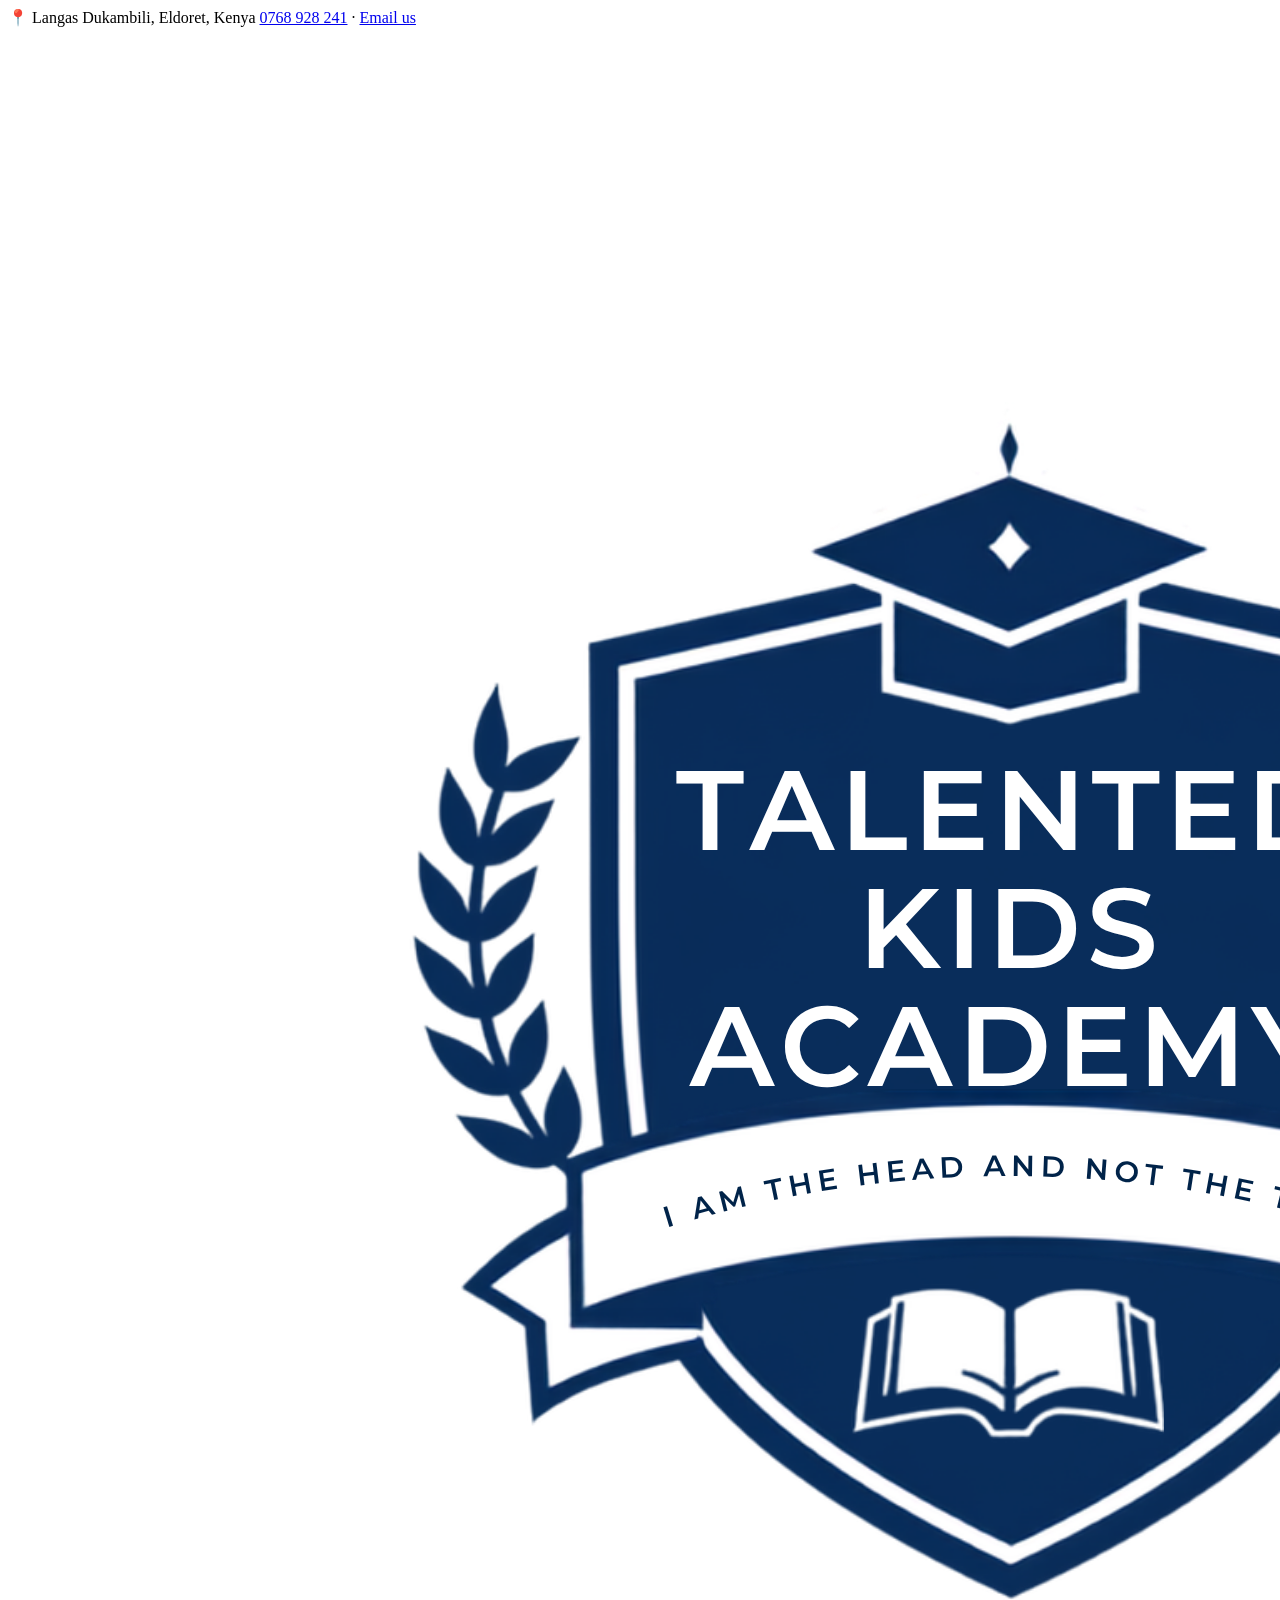
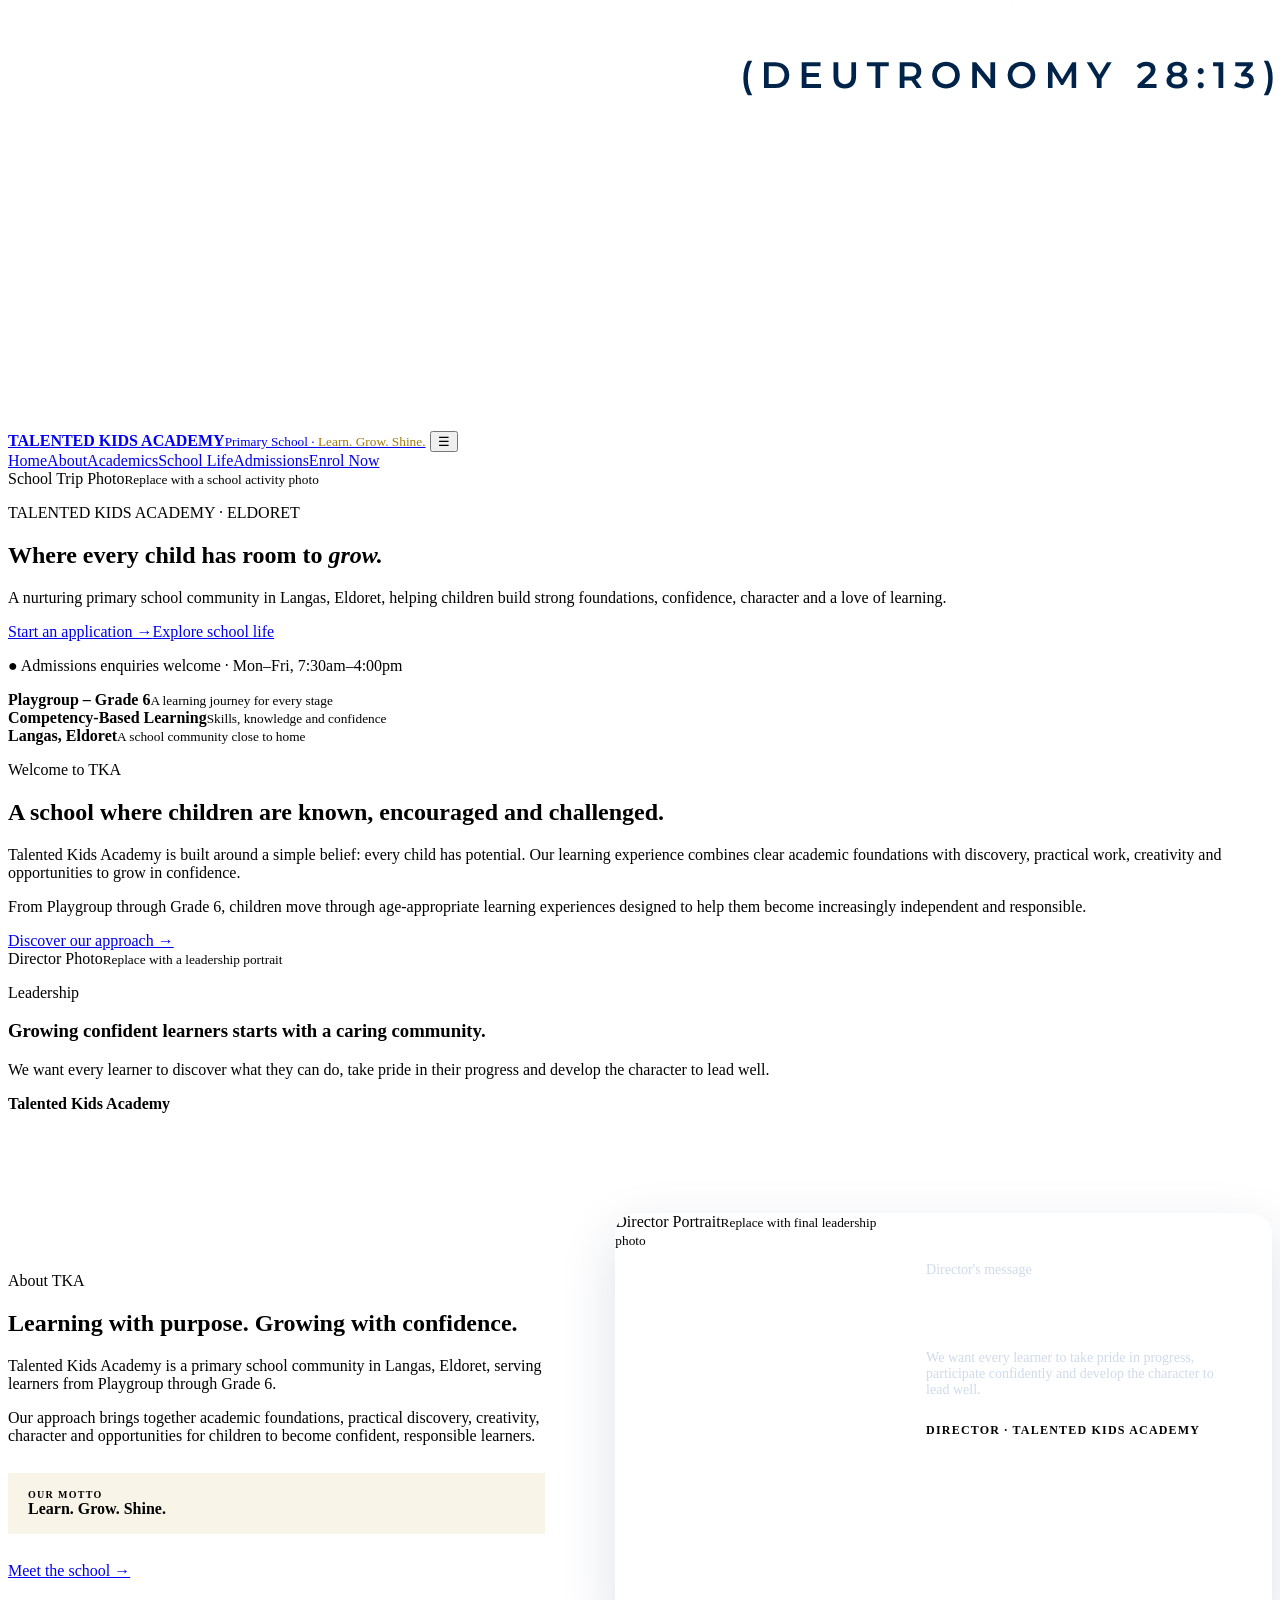
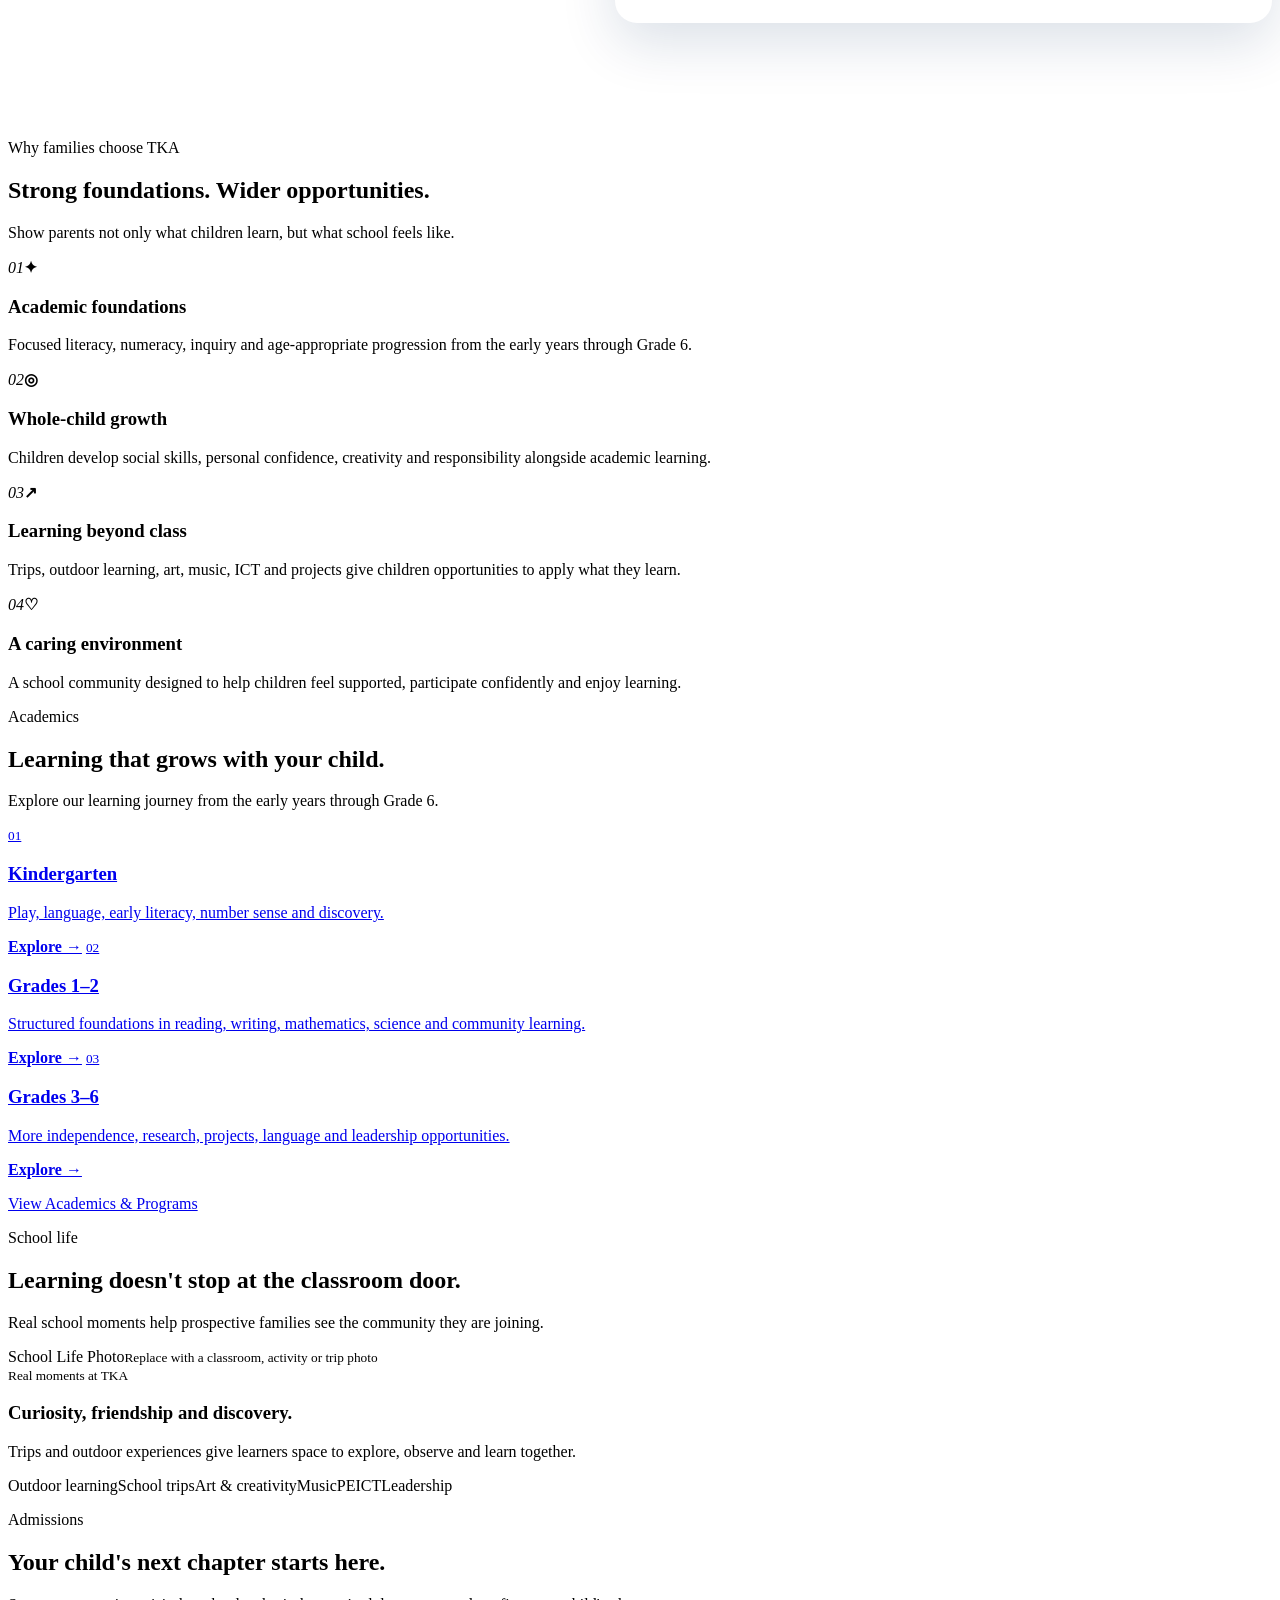
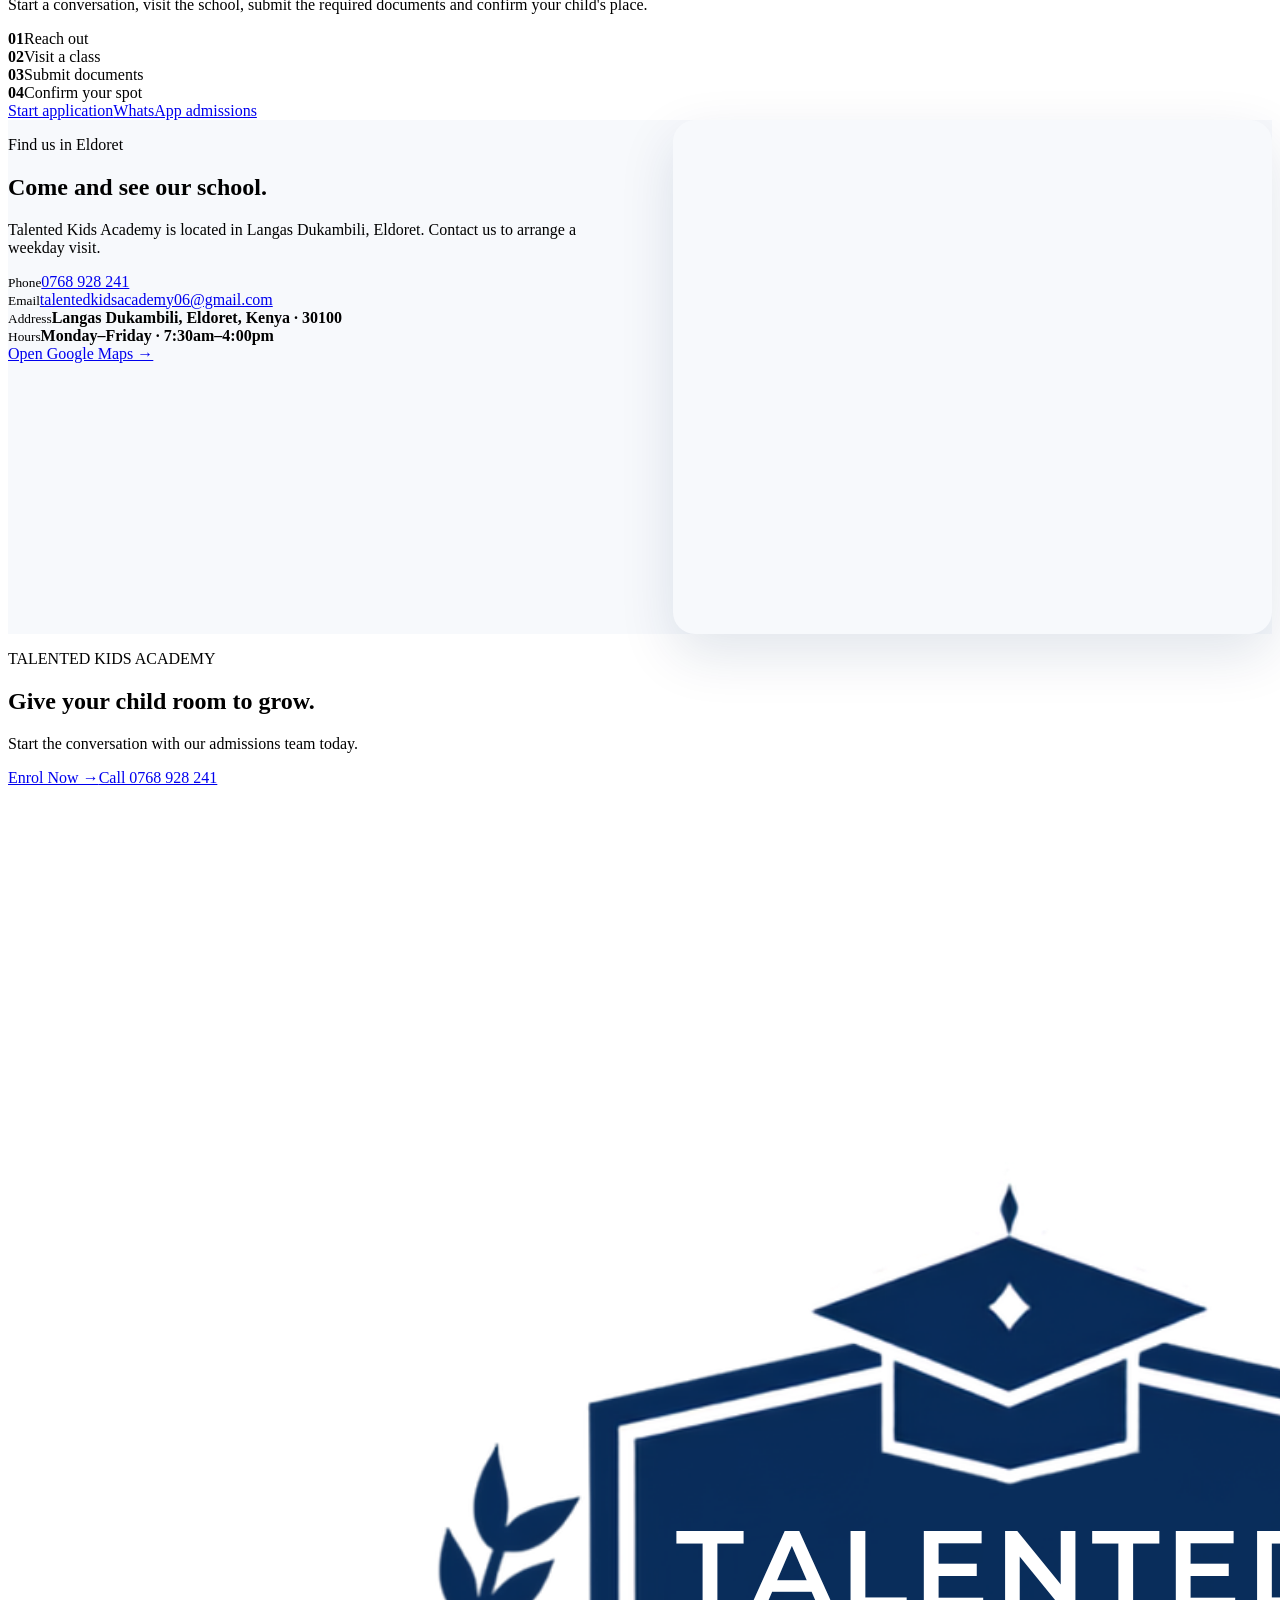
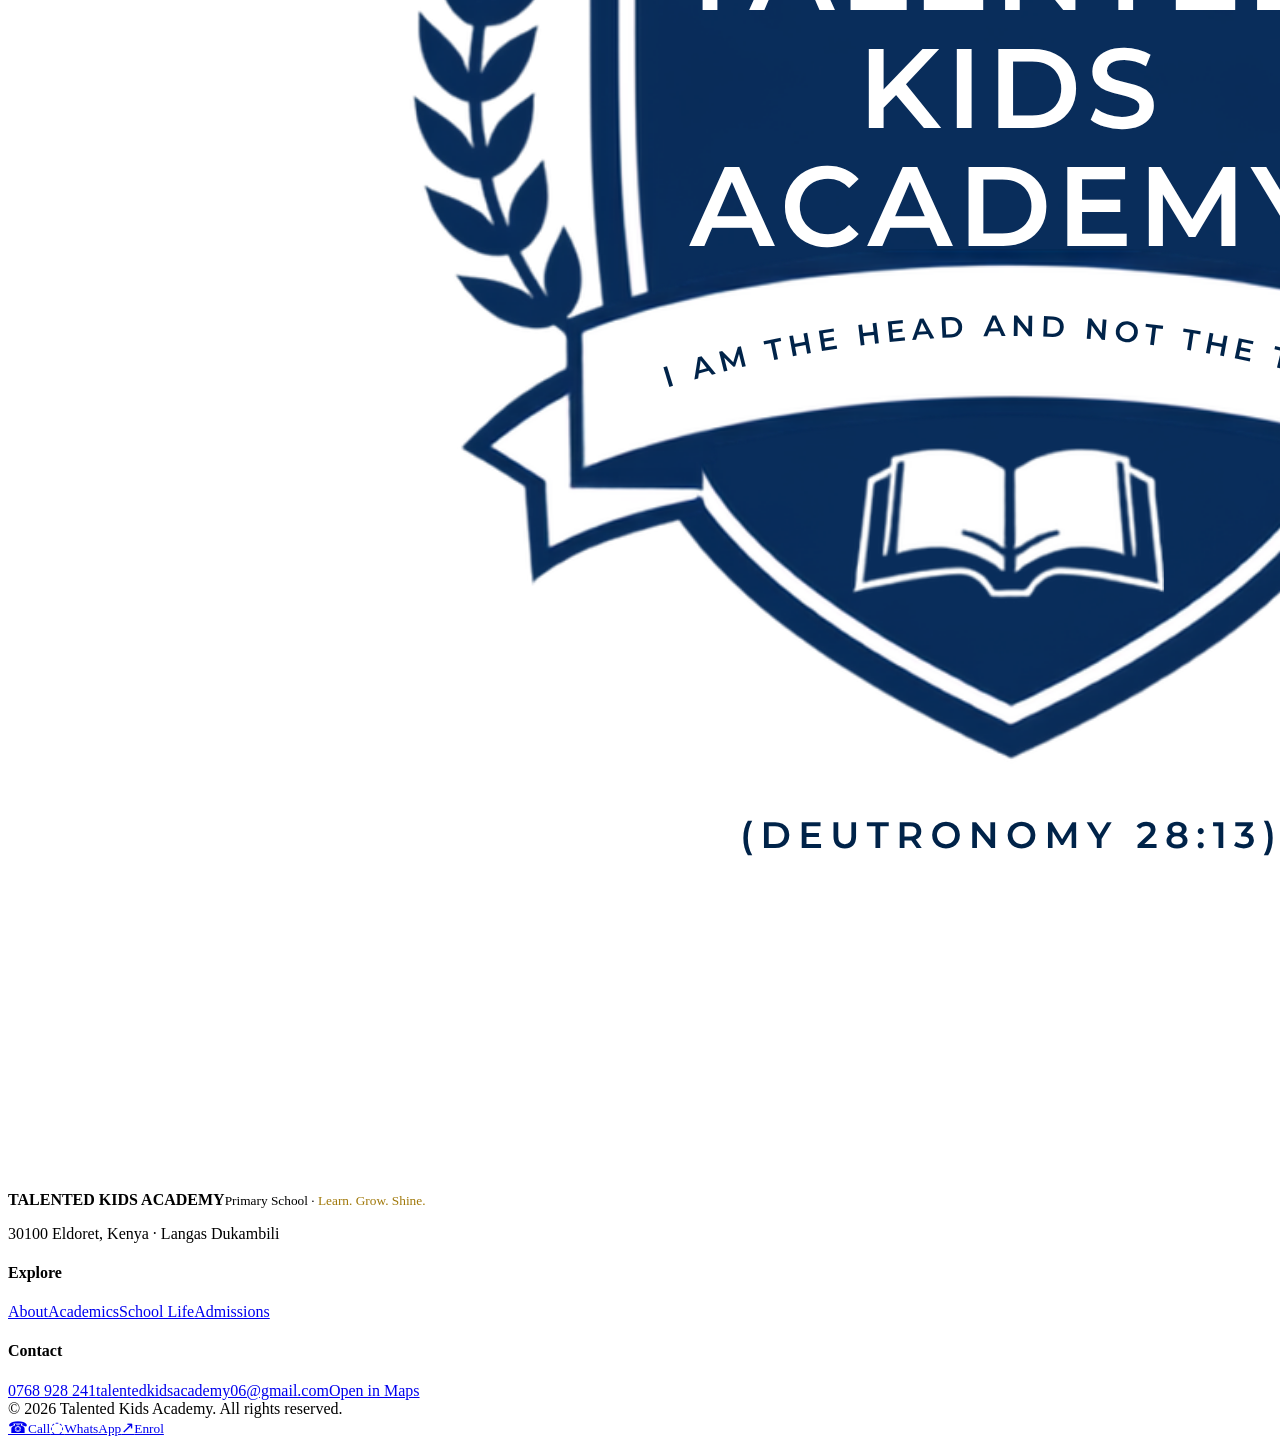
==== commit 6f2a6f2a: "new" ====
--- a/index.html
+++ b/index.html
@@ -4,7 +4,10 @@
 <meta charset="utf-8">
 <meta name="viewport" content="width=device-width,initial-scale=1">
 <meta name="description" content="Talented Kids Academy — primary school in Langas, Eldoret, Kenya.">
-<title>Talented Kids Academy | Eldoret</title>
+<title>Talented Kids Academy | Primary School in Langas, Eldoret</title>
+<meta name="description" content="Talented Kids Academy is a nurturing primary school in Langas, Eldoret, Kenya, offering Playgroup through Grade 6 and competency-based learning.">
+<meta name="keywords" content="primary school Eldoret, school in Langas Eldoret, Talented Kids Academy, Playgroup Eldoret, Grade 6 Eldoret">
+<script type="application/ld+json">{"@context":"https://schema.org","@type":"School","name":"Talented Kids Academy","description":"Primary school in Langas, Eldoret, Kenya.","address":{"@type":"PostalAddress","streetAddress":"Langas Dukambili","addressLocality":"Eldoret","addressCountry":"KE","postalCode":"30100"},"telephone":"+254768928241","email":"talentedkidsacademy06@gmail.com"}</script>
 <link rel="preconnect" href="https://fonts.googleapis.com">
 <link rel="preconnect" href="https://fonts.gstatic.com" crossorigin>
 <link href="https://fonts.googleapis.com/css2?family=Baloo+2:wght@600;700;800&family=Inter:wght@400;500;600;700&display=swap" rel="stylesheet">
@@ -14,7 +17,7 @@
 <div class="top">📍 Langas Dukambili, Eldoret, Kenya <span><a href="tel:+254768928241">0768 928 241</a> · <a href="mailto:talentedkidsacademy06@gmail.com">Email us</a></span></div>
 <nav class="nav">
  <div class="wrap navin">
-  <a class="brand" href="index.html"><img src="TALENTED_KIDS_LOGO.png" alt="Talented Kids Academy logo"><span><b>TALENTED KIDS ACADEMY</b><small>Primary School</small></span></a>
+  <a class="brand" href="index.html"><img src="TALENTED_KIDS_LOGO.png" alt="Talented Kids Academy logo"><span><b>TALENTED KIDS ACADEMY</b><small>Primary School · <em>Learn. Grow. Shine.</em></small></span></a>
   <button class="menu" aria-expanded="false" aria-controls="menu">☰</button>
   <div id="menu" class="links">
    <a href="index.html">Home</a><a href="about.html">About</a><a href="academics.html">Academics</a><a href="#life">School Life</a><a href="admissions.html">Admissions</a><a class="navcta" href="admissions.html#application">Enrol Now</a>
@@ -58,6 +61,8 @@
  </div>
 </section>
 
+<section class="about-section"><div class="wrap about-grid"><div><p class="eyebrow">About TKA</p><h2>Learning with purpose. Growing with confidence.</h2><p>Talented Kids Academy is a primary school community in Langas, Eldoret, serving learners from Playgroup through Grade 6.</p><p>Our approach brings together academic foundations, practical discovery, creativity, character and opportunities for children to become confident, responsible learners.</p><div class="motto"><span>Our motto</span><strong>Learn. Grow. Shine.</strong></div><a class="textlink" href="about.html">Meet the school →</a></div><div class="director-profile"><div class="photo-placeholder portrait-placeholder"><span>Director Portrait</span><small>Replace with final leadership photo</small></div><div class="director-info"><p class="eyebrow light">Director's message</p><h3>A caring school community helps children discover what they can do.</h3><p>We want every learner to take pride in progress, participate confidently and develop the character to lead well.</p><strong>Director · Talented Kids Academy</strong></div></div></div></section>
+
 <section class="section soft">
  <div class="wrap">
   <div class="heading center"><p class="eyebrow">Why families choose TKA</p><h2>Strong foundations. Wider opportunities.</h2><p>Show parents not only what children learn, but what school feels like.</p></div>
@@ -98,15 +103,12 @@
  </div>
 </section>
 
-<section class="section">
- <div class="wrap contact"><div><p class="eyebrow">Come and see us</p><h2>The best way to understand our school is to visit.</h2><p>Talk with the admissions office, ask your questions and arrange a weekday school visit.</p></div>
- <div class="details"><div><small>Phone</small><a href="tel:+254768928241">0768 928 241</a></div><div><small>Email</small><a href="mailto:talentedkidsacademy06@gmail.com">talentedkidsacademy06@gmail.com</a></div><div><small>Address</small><b>Langas Dukambili, Eldoret, Kenya</b></div><div><small>Hours</small><b>Monday–Friday · 7:30am–4:00pm</b></div></div></div>
-</section>
+<section class="section location-section"><div class="wrap location"><div><p class="eyebrow">Find us in Eldoret</p><h2>Come and see our school.</h2><p>Talented Kids Academy is located in Langas Dukambili, Eldoret. Contact us to arrange a weekday visit.</p><div class="details"><div><small>Phone</small><a href="tel:+254768928241">0768 928 241</a></div><div><small>Email</small><a href="mailto:talentedkidsacademy06@gmail.com">talentedkidsacademy06@gmail.com</a></div><div><small>Address</small><b>Langas Dukambili, Eldoret, Kenya · 30100</b></div><div><small>Hours</small><b>Monday–Friday · 7:30am–4:00pm</b></div></div><a class="btn navy mapbutton" target="_blank" rel="noopener" href="https://www.google.com/maps/search/?api=1&query=Talented%20Kids%20Academy%2C%20Langas%20Dukambili%2C%20Eldoret%2C%20Kenya">Open Google Maps →</a></div><div class="mapframe"><iframe title="Talented Kids Academy area map" loading="lazy" src="https://www.google.com/maps?q=Langas%20Dukambili%2C%20Eldoret%2C%20Kenya&output=embed"></iframe></div></div></section>
 
 <section class="final"><div class="wrap"><p class="eyebrow light">TALENTED KIDS ACADEMY</p><h2>Give your child room to grow.</h2><p>Start the conversation with our admissions team today.</p><div class="actions"><a class="btn gold" href="admissions.html#application">Enrol Now →</a><a class="btn outline" href="tel:+254768928241">Call 0768 928 241</a></div></div></section>
 </main>
 
-<footer><div class="wrap foot"><div><a class="brand"><img src="TALENTED_KIDS_LOGO.png" alt=""><span><b>TALENTED KIDS ACADEMY</b><small>Primary School</small></span></a><p>30100 Eldoret, Kenya · Langas Dukambili</p></div><div><h4>Explore</h4><a href="about.html">About</a><a href="academics.html">Academics</a><a href="#life">School Life</a><a href="admissions.html">Admissions</a></div><div><h4>Contact</h4><a href="tel:+254768928241">0768 928 241</a><a href="mailto:talentedkidsacademy06@gmail.com">talentedkidsacademy06@gmail.com</a><a target="_blank" href="https://www.google.com/maps/search/?api=1&query=Langas%20Dukambili%2C%20Eldoret%2C%20Kenya">Open in Maps</a></div></div><div class="wrap copy">© 2026 Talented Kids Academy. All rights reserved.</div></footer>
+<footer><div class="wrap foot"><div><a class="brand"><img src="TALENTED_KIDS_LOGO.png" alt=""><span><b>TALENTED KIDS ACADEMY</b><small>Primary School · <em>Learn. Grow. Shine.</em></small></span></a><p>30100 Eldoret, Kenya · Langas Dukambili</p></div><div><h4>Explore</h4><a href="about.html">About</a><a href="academics.html">Academics</a><a href="#life">School Life</a><a href="admissions.html">Admissions</a></div><div><h4>Contact</h4><a href="tel:+254768928241">0768 928 241</a><a href="mailto:talentedkidsacademy06@gmail.com">talentedkidsacademy06@gmail.com</a><a target="_blank" href="https://www.google.com/maps/search/?api=1&query=Langas%20Dukambili%2C%20Eldoret%2C%20Kenya">Open in Maps</a></div></div><div class="wrap copy">© 2026 Talented Kids Academy. All rights reserved.</div></footer>
 <div class="mobile"><a href="tel:+254768928241">☎<small>Call</small></a><a href="https://wa.me/254768928241" target="_blank">◌<small>WhatsApp</small></a><a href="admissions.html#application">↗<small>Enrol</small></a></div>
 <script src="home.js"></script>
 </body></html>
--- a/home.css
+++ b/home.css
@@ -1,7 +1 @@
-:root{--navy:#082b5c;--deep:#041b38;--gold:#f4c542;--ink:#14263d;--muted:#65748a;--soft:#f4f7fb;--line:#dfe6ef}*{box-sizing:border-box}html{scroll-behavior:smooth}body{margin:0;color:var(--ink);font:16px/1.65 Inter,system-ui,sans-serif}a{text-decoration:none;color:inherit}.wrap{width:min(1160px,calc(100% - 36px));margin:auto}.top{background:var(--deep);color:#dce7f5;padding:8px calc((100% - 1160px)/2);font-size:13px}.top span{float:right}.nav{background:#fff;border-bottom:1px solid #edf0f4;position:relative;z-index:10}.navin{min-height:80px;display:flex;align-items:center;justify-content:space-between}.brand{display:flex;align-items:center;gap:10px}.brand img{width:58px;height:58px;object-fit:contain}.brand b,.brand small{display:block}.brand b{font:800 17px/1 Baloo 2;color:var(--navy);letter-spacing:.03em}.brand small{font-size:10px;text-transform:uppercase;letter-spacing:.13em;color:#718096}.links{display:flex;gap:27px;align-items:center;font-size:14px;font-weight:700}.links>a:hover{color:var(--navy)}.navcta{background:var(--navy);color:#fff!important;padding:11px 18px;border-radius:999px}.menu{display:none;border:0;background:transparent;font-size:25px;color:var(--navy)}.hero{min-height:710px;position:relative;color:#fff;display:flex;align-items:center;overflow:hidden}.hero>img{position:absolute;inset:0;width:100%;height:100%;object-fit:cover;object-position:center 48%}.shade{position:absolute;inset:0;background:linear-gradient(90deg,rgba(3,21,46,.88),rgba(4,32,68,.57) 48%,rgba(4,32,68,.08)),linear-gradient(0deg,rgba(3,21,46,.55),transparent 45%)}.heroIn{position:relative;z-index:2;padding:85px 0 155px}.copy{max-width:690px}.kicker,.eyebrow{font-size:12px;font-weight:800;letter-spacing:.16em;text-transform:uppercase}.kicker{color:#fff}.hero h1{font:800 clamp(54px,7vw,96px)/.91 Baloo 2;margin:17px 0 25px;letter-spacing:-.04em;max-width:10ch}.hero h1 em{color:var(--gold);font-style:normal}.lead{font-size:18px;max-width:650px;color:#edf4fd}.actions{display:flex;gap:12px;flex-wrap:wrap;margin-top:27px}.btn{display:inline-flex;padding:13px 21px;border-radius:999px;font-weight:800;transition:.2s}.btn:hover{transform:translateY(-2px)}.gold{background:var(--gold);color:#172238}.outline{border:1px solid rgba(255,255,255,.65);color:#fff;background:rgba(255,255,255,.08)}.navy{background:var(--navy);color:#fff}.darkoutline{border:1px solid var(--navy);color:var(--navy);background:#fff}.note{font-size:13px;color:#dce7f5}.facts{position:absolute;bottom:0;left:0;right:0;background:rgba(3,22,47,.8);backdrop-filter:blur(7px)}.factin{display:grid;grid-template-columns:repeat(3,1fr)}.factin div{padding:18px 22px;border-right:1px solid rgba(255,255,255,.14)}.factin div:first-child{padding-left:0}.factin div:last-child{border:0}.factin b,.factin small{display:block}.factin small{font-size:12px;color:#b9c9dd}.section{padding:100px 0}.split{display:grid;grid-template-columns:1fr 1fr;gap:70px;align-items:center}.eyebrow{color:#16518f}.light{color:var(--gold)}h2{font:800 clamp(38px,4.5vw,62px)/1 Baloo 2;color:var(--navy);letter-spacing:-.025em;margin:8px 0 22px}p{color:var(--muted)}.textlink{color:var(--navy);font-weight:800}.director{display:grid;grid-template-columns:45% 55%;background:var(--navy);color:#fff;border-radius:22px;overflow:hidden;box-shadow:0 20px 50px rgba(8,43,92,.15)}.director>img{width:100%;height:100%;min-height:460px;object-fit:cover;object-position:center top}.director>div{padding:34px}.director h3{font:700 27px/1.1 Baloo 2;margin:10px 0}.director p{color:#d1ddec;font-size:14px}.director>b{color:var(--gold);font-size:12px;text-transform:uppercase;letter-spacing:.1em}.soft{background:var(--soft)}.heading{max-width:700px}.center{text-align:center}.heading.center{margin:auto}.cards{display:grid;grid-template-columns:repeat(4,1fr);gap:15px;margin-top:45px}.cards article{background:#fff;border:1px solid var(--line);border-radius:18px;padding:26px;min-height:280px}.cards i{float:right;font-style:normal;font-size:11px;color:#a0aec0}.cards strong{display:grid;place-items:center;width:45px;height:45px;border-radius:50%;background:#e9f1fa;color:var(--navy);margin:8px 0 32px}.cards h3,.learning h3{font:700 25px/1.05 Baloo 2;color:var(--navy);margin:0 0 10px}.cards p,.learning p{font-size:14px}.learning{display:grid;grid-template-columns:repeat(3,1fr);gap:16px;margin-top:40px}.learning a{border:1px solid var(--line);border-radius:20px;padding:30px;min-height:260px;display:flex;flex-direction:column}.learning a:hover{box-shadow:0 18px 45px rgba(8,43,92,.1);transform:translateY(-3px)}.learning small{font-weight:800;color:#8c9aae}.learning b{margin-top:auto;color:var(--navy)}.learning .featured{background:var(--navy);color:#fff}.learning .featured h3{color:#fff}.learning .featured p{color:#cfdaea}.learning .featured b{color:var(--gold)}.life{background:var(--navy);padding:100px 0;color:#fff}.lifehead{display:flex;justify-content:space-between;gap:50px;align-items:end}.life h2{color:#fff;max-width:700px}.lifehead>p{max-width:380px;color:#c9d6e7}.photo{height:500px;position:relative;border-radius:22px;overflow:hidden;margin-top:35px}.photo img{width:100%;height:100%;object-fit:cover}.photo:after{content:"";position:absolute;inset:0;background:linear-gradient(0deg,rgba(2,17,37,.9),transparent 65%)}.photo>div{position:absolute;z-index:2;bottom:28px;left:32px;max-width:540px}.photo small{color:var(--gold);font-weight:800;text-transform:uppercase;letter-spacing:.12em}.photo h3{font:700 34px/1.05 Baloo 2;margin:7px 0}.photo p{color:#d3dfed;margin:0}.tags{display:flex;gap:9px;flex-wrap:wrap;margin-top:18px}.tags span{border:1px solid rgba(255,255,255,.18);border-radius:999px;padding:7px 12px;font-size:12px;color:#cbd7e5}.admit{background:#f7f2df;padding:90px 0}.admitin{display:grid;grid-template-columns:1.1fr 1fr;gap:40px;align-items:center}.steps{display:grid;grid-template-columns:1fr 1fr;gap:10px}.steps div{background:#fff;border:1px solid #eadfb9;border-radius:14px;padding:18px;font-weight:700;color:var(--navy)}.steps b{display:block;color:#b38a13;font-size:11px}.admitin>.actions{grid-column:1/-1}.contact{display:grid;grid-template-columns:1fr 1fr;gap:80px}.details{border-top:1px solid var(--line)}.details div{display:grid;grid-template-columns:100px 1fr;gap:15px;padding:17px 0;border-bottom:1px solid var(--line)}.details small{font-size:11px;text-transform:uppercase;letter-spacing:.1em;font-weight:800;color:#8795a7}.details a{color:var(--navy);font-weight:800}.final{background:linear-gradient(110deg,#061d3e,#0c3d77);padding:95px 0;text-align:center;color:#fff}.final h2{color:#fff}.final>div>p{color:#d1ddec}.final .actions{justify-content:center}.foot{display:grid;grid-template-columns:2fr 1fr 1.5fr;gap:50px;padding:55px 0;color:#cbd7e5}.footer,.foot{}.foot:before{content:""}.foot h4{color:var(--gold);text-transform:uppercase;letter-spacing:.12em;font-size:11px}.foot>div>a:not(.brand){display:block;margin:7px 0;font-size:13px}.foot .brand img{width:50px;filter:brightness(0) invert(1)}.foot .brand b{color:#fff}.foot .brand small{color:#9fb2cb}.copy{border-top:1px solid rgba(255,255,255,.1);padding:16px 0 90px;color:#899bb2;font-size:11px}.foot{background:#04172f;max-width:none;width:100%;padding-left:max(18px,calc((100% - 1160px)/2));padding-right:max(18px,calc((100% - 1160px)/2))}.footer{background:#04172f}.mobile{display:none}
-
-@media(max-width:850px){.top{display:none}.links{gap:15px}.split,.contact,.admitin{grid-template-columns:1fr}.cards{grid-template-columns:1fr 1fr}.director{grid-template-columns:1fr}.director>img{min-height:330px}.admitin>.actions{grid-column:auto}}
-@media(max-width:700px){.wrap{width:calc(100% - 28px)}.navin{min-height:72px}.brand img{width:48px;height:48px}.brand b{font-size:14px}.brand small{font-size:8px}.menu{display:block}.links{display:none;position:absolute;top:72px;left:14px;right:14px;background:#fff;border:1px solid var(--line);border-radius:15px;padding:10px;box-shadow:0 15px 40px #082b5c18;flex-direction:column;align-items:stretch}.links.open{display:flex}.links a{padding:11px}.navcta{text-align:center}.hero{min-height:720px}.heroIn{padding:75px 0 165px}.hero h1{font-size:55px}.lead{font-size:16px}.factin{grid-template-columns:1fr}.factin div,.factin div:first-child{padding:8px 0;border-right:0;border-bottom:1px solid #ffffff20}.factin div:last-child{border-bottom:0}.factin small{display:none}.section,.life,.admit,.final{padding:72px 0}.cards,.learning{grid-template-columns:1fr}.lifehead{display:block}.photo{height:420px}.photo>div{left:20px;right:20px}.photo h3{font-size:28px}.steps{grid-template-columns:1fr}.foot{grid-template-columns:1fr 1fr;gap:25px;padding-top:40px}.foot>div:first-child{grid-column:1/-1}.mobile{position:fixed;z-index:99;bottom:0;left:0;right:0;background:#fff;border-top:1px solid var(--line);display:grid;grid-template-columns:repeat(3,1fr);box-shadow:0 -8px 25px #00000010}.mobile a{text-align:center;padding:8px;color:var(--navy);font-weight:800}.mobile small{display:block;font-size:10px}}
-
-.photo-placeholder{width:100%;height:100%;min-height:320px;display:flex;flex-direction:column;align-items:center;justify-content:center;text-align:center;background:repeating-linear-gradient(135deg,#e9eef5,#e9eef5 14px,#f6f8fb 14px,#f6f8fb 28px);border:2px dashed #aebdce;color:var(--navy);padding:25px}.photo-placeholder span{font:800 30px/1 Baloo 2}.photo-placeholder small{margin-top:8px;font-size:12px;color:#65748a}.hero-photo-placeholder{position:absolute;inset:0;border:0;border-radius:0;background:linear-gradient(135deg,#dfe8f2,#f6f8fb);color:#24456c}.hero-photo-placeholder span{font-size:40px}.hero-photo-placeholder small{color:#526b88}.director-photo-placeholder{min-height:460px}.life-photo-placeholder{position:absolute;inset:0;border:0;border-radius:0;min-height:0;background:linear-gradient(135deg,#dfe8f2,#f6f8fb)}.life-photo-placeholder span{font-size:40px}
-@media(max-width:700px){.director-photo-placeholder{min-height:330px}.hero-photo-placeholder span,.life-photo-placeholder span{font-size:30px}}
+.brand em{font-style:normal;color:#a07809}.about-section{padding:100px 0;background:#fff}.about-grid{display:grid;grid-template-columns:.9fr 1.1fr;gap:70px;align-items:center}.motto{margin:28px 0;padding:16px 20px;border-left:4px solid var(--gold);background:#f8f5e8}.motto span{display:block;font-size:10px;text-transform:uppercase;letter-spacing:.13em;font-weight:800}.motto strong{font:700 24px/1.1 Baloo 2;color:var(--navy)}.director-profile{display:grid;grid-template-columns:42% 58%;border-radius:22px;overflow:hidden;background:var(--navy);box-shadow:0 20px 55px rgba(8,43,92,.14)}.portrait-placeholder{min-height:410px;border:0;border-radius:0}.director-info{padding:35px}.director-info h3{font:700 29px/1.08 Baloo 2;margin:10px 0;color:#fff}.director-info p{color:#cfdaea;font-size:14px}.director-info>strong{display:block;margin-top:25px;color:var(--gold);font-size:12px;text-transform:uppercase;letter-spacing:.1em}.location-section{background:#f7f9fc}.location{display:grid;grid-template-columns:1fr 1fr;gap:65px;align-items:start}.mapframe{min-height:510px;border-radius:22px;overflow:hidden;box-shadow:0 20px 55px rgba(8,43,92,.12);border:1px solid var(--line)}.mapframe iframe{width:100%;height:510px;border:0}.mapbutton{margin-top:22px}.reveal{opacity:0;transform:translateY(24px);transition:opacity .7s ease,transform .7s ease}.reveal.visible{opacity:1;transform:none}.photo img{transition:transform .8s ease}.photo:hover img{transform:scale(1.035)}@media(prefers-reduced-motion:reduce){html{scroll-behavior:auto}.reveal{opacity:1;transform:none;transition:none}.photo img{transition:none}}@media(max-width:850px){.about-grid,.location{grid-template-columns:1fr}.director-profile{grid-template-columns:1fr}.portrait-placeholder{min-height:330px}.mapframe,.mapframe iframe{height:400px;min-height:400px}}@media(max-width:700px){.about-section{padding:72px 0}.location{gap:35px}.mapframe,.mapframe iframe{height:360px;min-height:360px}}
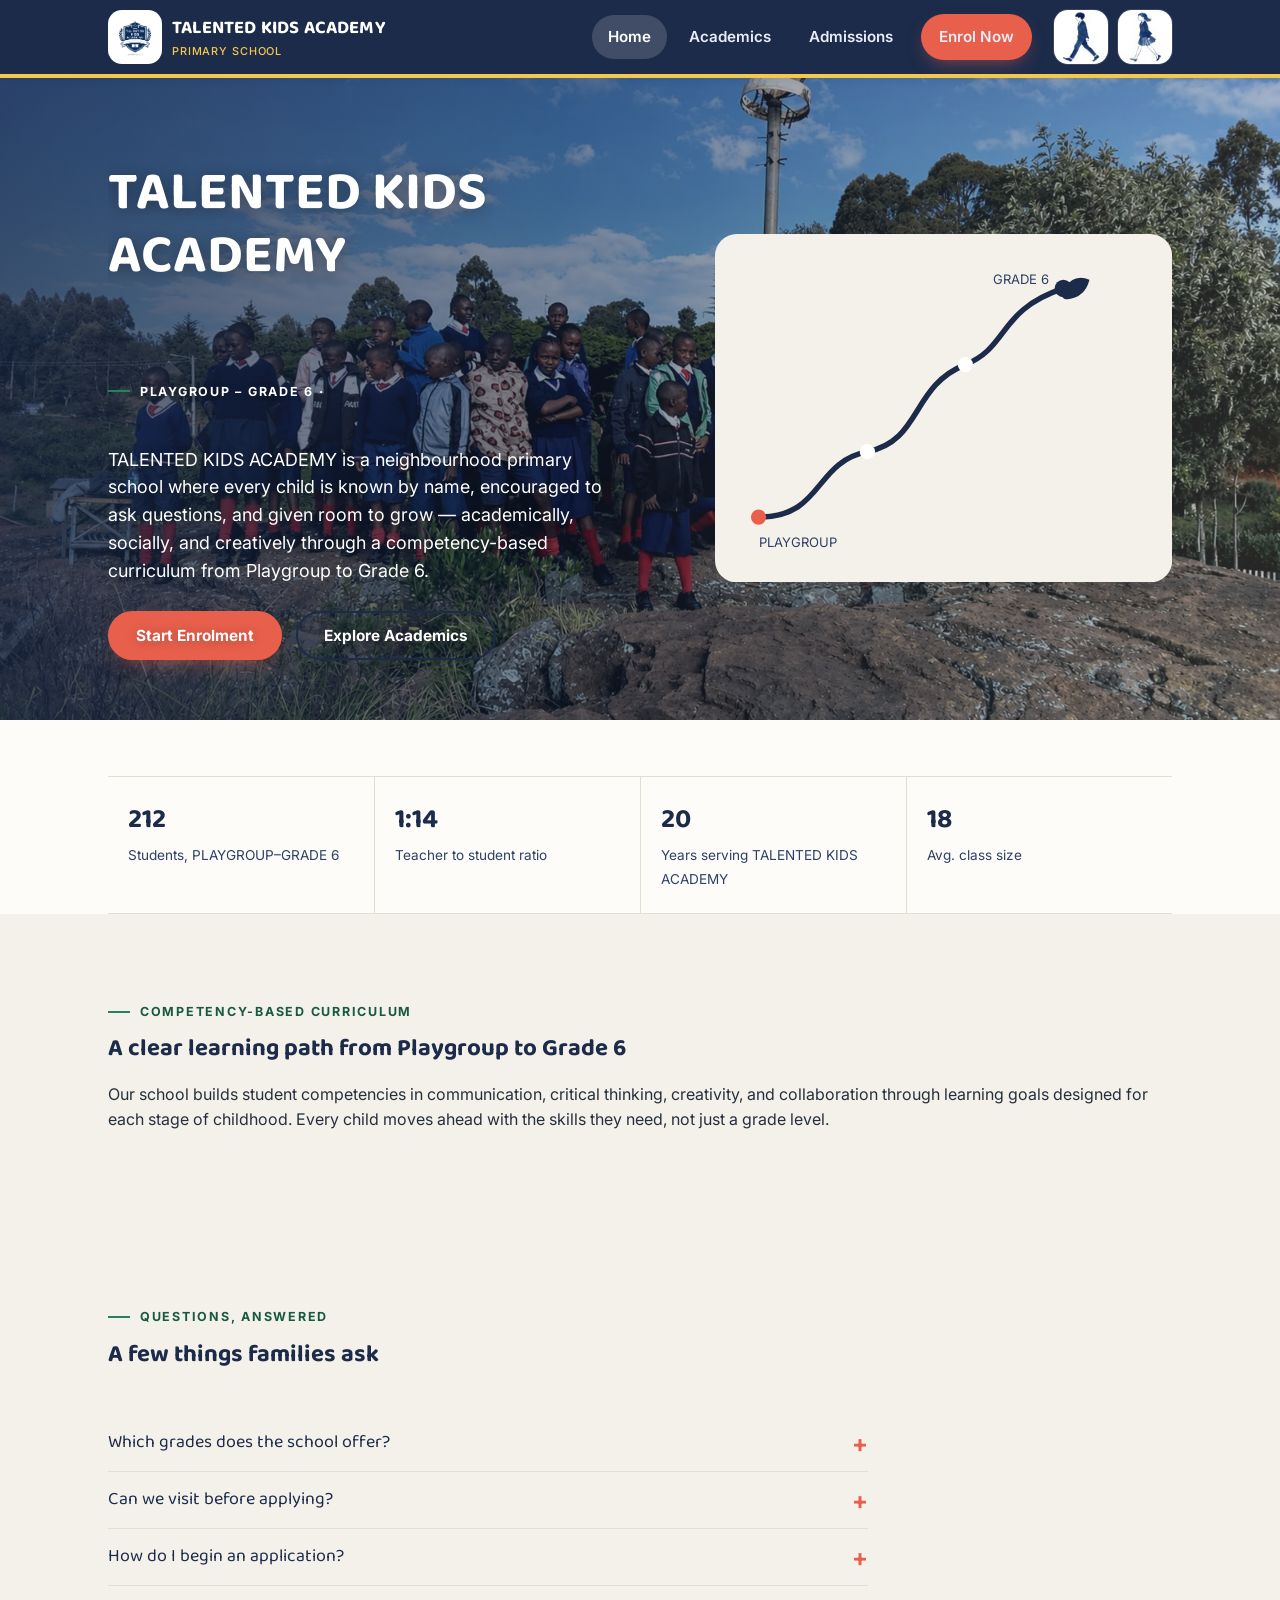
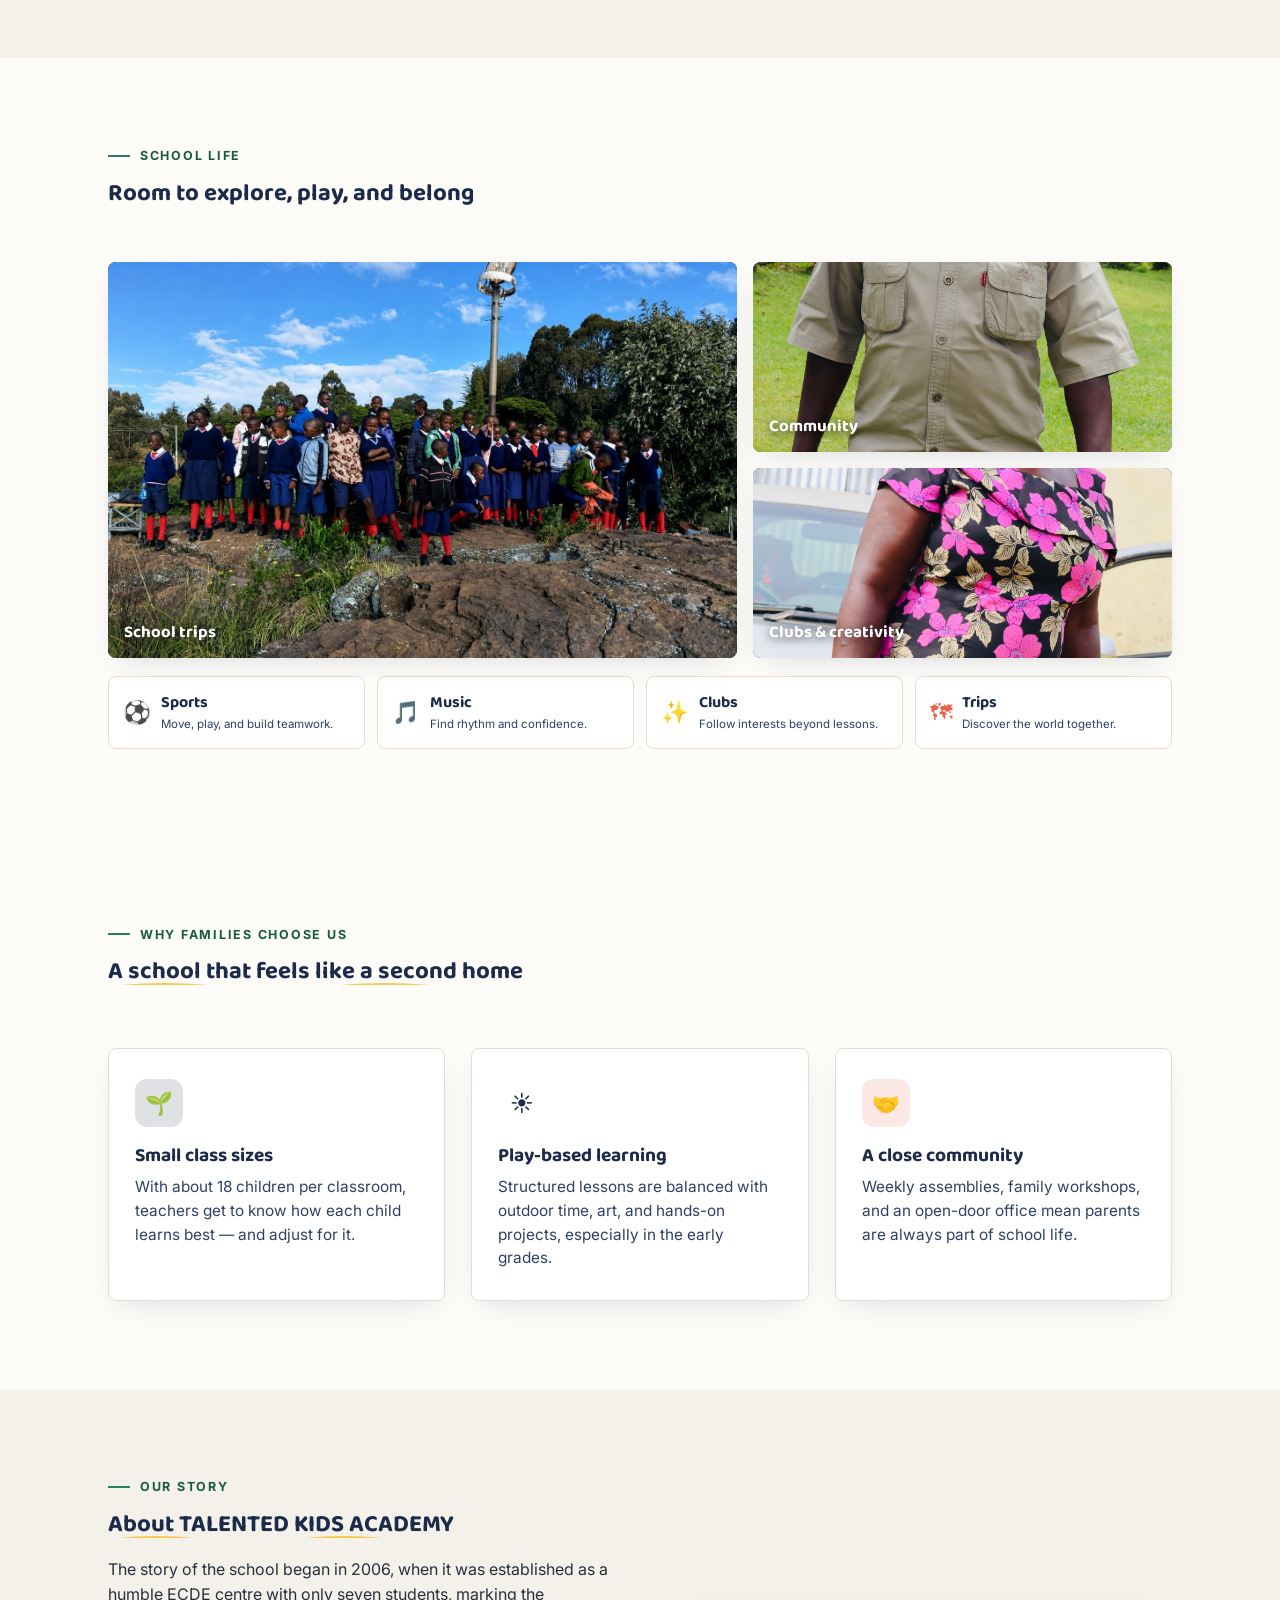
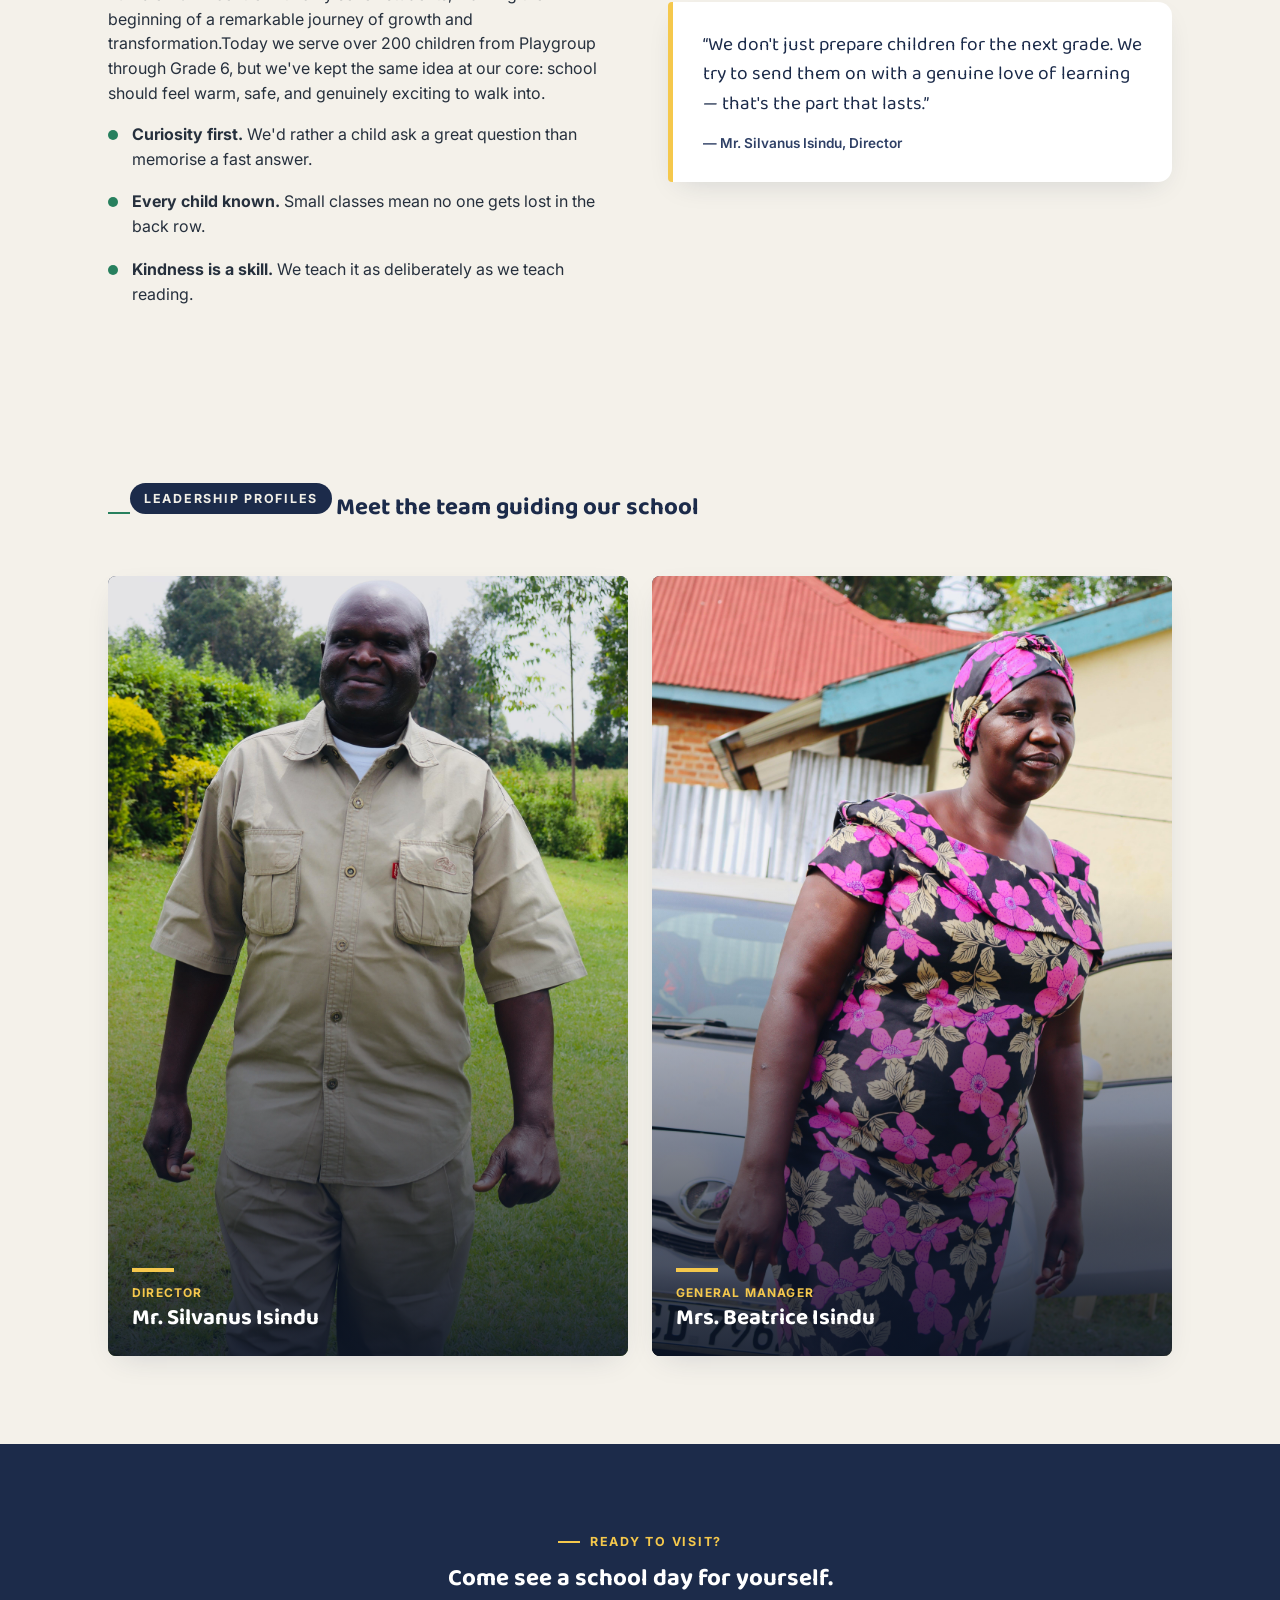
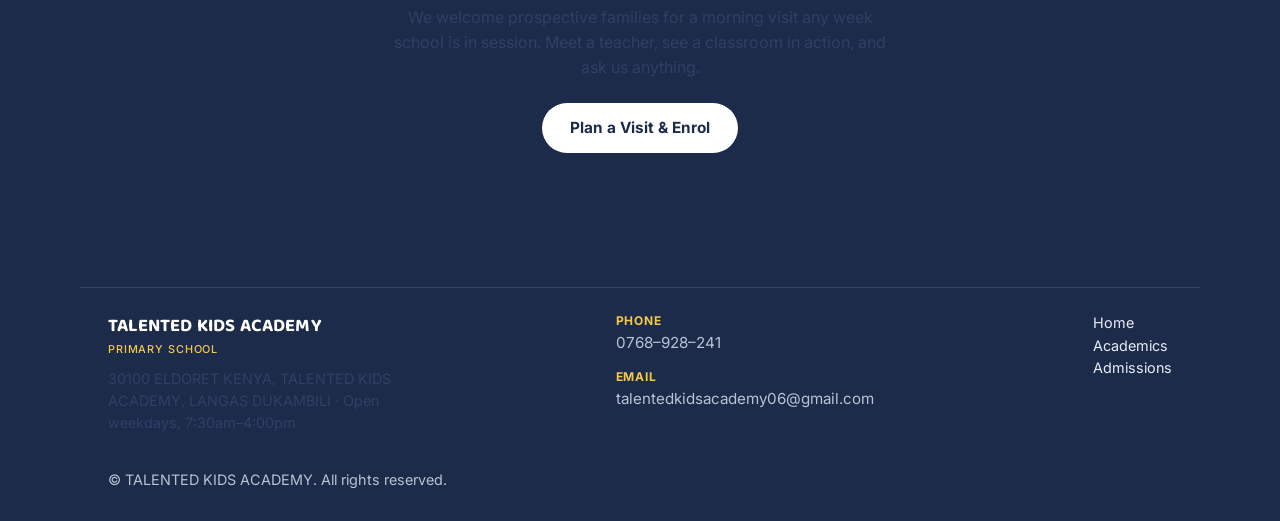
==== commit 2fd11218: "NEW" ====
--- a/index.html
+++ b/index.html
@@ -1,114 +1,221 @@
-<!doctype html>
+<!DOCTYPE html>
 <html lang="en">
 <head>
-<meta charset="utf-8">
-<meta name="viewport" content="width=device-width,initial-scale=1">
-<meta name="description" content="Talented Kids Academy — primary school in Langas, Eldoret, Kenya.">
-<title>Talented Kids Academy | Primary School in Langas, Eldoret</title>
-<meta name="description" content="Talented Kids Academy is a nurturing primary school in Langas, Eldoret, Kenya, offering Playgroup through Grade 6 and competency-based learning.">
-<meta name="keywords" content="primary school Eldoret, school in Langas Eldoret, Talented Kids Academy, Playgroup Eldoret, Grade 6 Eldoret">
-<script type="application/ld+json">{"@context":"https://schema.org","@type":"School","name":"Talented Kids Academy","description":"Primary school in Langas, Eldoret, Kenya.","address":{"@type":"PostalAddress","streetAddress":"Langas Dukambili","addressLocality":"Eldoret","addressCountry":"KE","postalCode":"30100"},"telephone":"+254768928241","email":"talentedkidsacademy06@gmail.com"}</script>
+<meta charset="UTF-8">
+<meta name="viewport" content="width=device-width, initial-scale=1.0">
+<title>TALENTED KIDS ACADEMY | Primary School in Eldoret</title>
 <link rel="preconnect" href="https://fonts.googleapis.com">
 <link rel="preconnect" href="https://fonts.gstatic.com" crossorigin>
-<link href="https://fonts.googleapis.com/css2?family=Baloo+2:wght@600;700;800&family=Inter:wght@400;500;600;700&display=swap" rel="stylesheet">
-<link rel="stylesheet" href="home.css">
+<link rel="stylesheet" href="https://fonts.googleapis.com/css2?family=Baloo+2:wght@500;600;700;800&family=Inter:wght@400;500;600;700&display=swap">
+<link rel="stylesheet" href="style.css">
 </head>
 <body>
-<div class="top">📍 Langas Dukambili, Eldoret, Kenya <span><a href="tel:+254768928241">0768 928 241</a> · <a href="mailto:talentedkidsacademy06@gmail.com">Email us</a></span></div>
+
 <nav class="nav">
- <div class="wrap navin">
-  <a class="brand" href="index.html"><img src="TALENTED_KIDS_LOGO.png" alt="Talented Kids Academy logo"><span><b>TALENTED KIDS ACADEMY</b><small>Primary School · <em>Learn. Grow. Shine.</em></small></span></a>
-  <button class="menu" aria-expanded="false" aria-controls="menu">☰</button>
-  <div id="menu" class="links">
-   <a href="index.html">Home</a><a href="about.html">About</a><a href="academics.html">Academics</a><a href="#life">School Life</a><a href="admissions.html">Admissions</a><a class="navcta" href="admissions.html#application">Enrol Now</a>
-  </div>
- </div>
+  <div class="wrap">
+    <a class="brand" href="index.html" aria-label="TALENTED KIDS ACADEMY home">
+      <img src="TALENTED KIDS LOGO.png" alt="TALENTED KIDS ACADEMY logo" class="brand-mark">
+      <span class="brand-name">TALENTED KIDS ACADEMY<span>Primary School</span></span>
+    </a>
+    <button class="nav-toggle" type="button" aria-label="Open navigation menu" aria-controls="primary-navigation" aria-expanded="false">&#9776;</button>
+    <ul class="nav-links" id="primary-navigation">
+      <li><a href="index.html" aria-current="page">Home</a></li>
+      <li><a href="academics.html">Academics</a></li>
+      <li><a href="admissions.html">Admissions</a></li>
+      <li class="nav-cta"><a class="btn btn-primary" href="admissions.html">Enrol Now</a></li>
+      <li class="nav-avatars">
+        <img src="school boy.jpg" alt="School boy">
+        <img src="school girl.jpg" alt="School girl">
+      </li>
+    </ul>
+  </div>
 </nav>
 
-<main>
-<section class="hero">
- <div class="photo-placeholder hero-photo-placeholder" role="img" aria-label="School trip photo placeholder"><span>School Trip Photo</span><small>Replace with a school activity photo</small></div>
- <div class="shade"></div>
- <div class="wrap heroIn">
-  <div class="copy">
-   <p class="kicker">TALENTED KIDS ACADEMY · ELDORET</p>
-   <h1>Where every child has room to <em>grow.</em></h1>
-   <p class="lead">A nurturing primary school community in Langas, Eldoret, helping children build strong foundations, confidence, character and a love of learning.</p>
-   <div class="actions"><a class="btn gold" href="admissions.html#application">Start an application →</a><a class="btn outline" href="#life">Explore school life</a></div>
-   <p class="note">● Admissions enquiries welcome · Mon–Fri, 7:30am–4:00pm</p>
-  </div>
- </div>
- <div class="facts"><div class="wrap factin">
-  <div><b>Playgroup – Grade 6</b><small>A learning journey for every stage</small></div>
-  <div><b>Competency-Based Learning</b><small>Skills, knowledge and confidence</small></div>
-  <div><b>Langas, Eldoret</b><small>A school community close to home</small></div>
- </div></div>
-</section>
-
-<section class="section">
- <div class="wrap split">
-  <div>
-   <p class="eyebrow">Welcome to TKA</p>
-   <h2>A school where children are known, encouraged and challenged.</h2>
-   <p>Talented Kids Academy is built around a simple belief: every child has potential. Our learning experience combines clear academic foundations with discovery, practical work, creativity and opportunities to grow in confidence.</p>
-   <p>From Playgroup through Grade 6, children move through age-appropriate learning experiences designed to help them become increasingly independent and responsible.</p>
-   <a class="textlink" href="academics.html">Discover our approach →</a>
-  </div>
-  <aside class="director">
-   <div class="photo-placeholder director-photo-placeholder" role="img" aria-label="Director photo placeholder"><span>Director Photo</span><small>Replace with a leadership portrait</small></div>
-   <div><p class="eyebrow light">Leadership</p><h3>Growing confident learners starts with a caring community.</h3><p>We want every learner to discover what they can do, take pride in their progress and develop the character to lead well.</p><b>Talented Kids Academy</b></div>
-  </aside>
- </div>
-</section>
-
-<section class="about-section"><div class="wrap about-grid"><div><p class="eyebrow">About TKA</p><h2>Learning with purpose. Growing with confidence.</h2><p>Talented Kids Academy is a primary school community in Langas, Eldoret, serving learners from Playgroup through Grade 6.</p><p>Our approach brings together academic foundations, practical discovery, creativity, character and opportunities for children to become confident, responsible learners.</p><div class="motto"><span>Our motto</span><strong>Learn. Grow. Shine.</strong></div><a class="textlink" href="about.html">Meet the school →</a></div><div class="director-profile"><div class="photo-placeholder portrait-placeholder"><span>Director Portrait</span><small>Replace with final leadership photo</small></div><div class="director-info"><p class="eyebrow light">Director's message</p><h3>A caring school community helps children discover what they can do.</h3><p>We want every learner to take pride in progress, participate confidently and develop the character to lead well.</p><strong>Director · Talented Kids Academy</strong></div></div></div></section>
-
-<section class="section soft">
- <div class="wrap">
-  <div class="heading center"><p class="eyebrow">Why families choose TKA</p><h2>Strong foundations. Wider opportunities.</h2><p>Show parents not only what children learn, but what school feels like.</p></div>
-  <div class="cards">
-   <article><i>01</i><strong>✦</strong><h3>Academic foundations</h3><p>Focused literacy, numeracy, inquiry and age-appropriate progression from the early years through Grade 6.</p></article>
-   <article><i>02</i><strong>◎</strong><h3>Whole-child growth</h3><p>Children develop social skills, personal confidence, creativity and responsibility alongside academic learning.</p></article>
-   <article><i>03</i><strong>↗</strong><h3>Learning beyond class</h3><p>Trips, outdoor learning, art, music, ICT and projects give children opportunities to apply what they learn.</p></article>
-   <article><i>04</i><strong>♡</strong><h3>A caring environment</h3><p>A school community designed to help children feel supported, participate confidently and enjoy learning.</p></article>
-  </div>
- </div>
-</section>
-
-<section class="section">
- <div class="wrap">
-  <div class="heading"><p class="eyebrow">Academics</p><h2>Learning that grows with your child.</h2><p>Explore our learning journey from the early years through Grade 6.</p></div>
-  <div class="learning">
-   <a href="academics.html#panel-k"><small>01</small><h3>Kindergarten</h3><p>Play, language, early literacy, number sense and discovery.</p><b>Explore →</b></a>
-   <a class="featured" href="academics.html#panel-lower"><small>02</small><h3>Grades 1–2</h3><p>Structured foundations in reading, writing, mathematics, science and community learning.</p><b>Explore →</b></a>
-   <a href="academics.html#panel-upper"><small>03</small><h3>Grades 3–6</h3><p>More independence, research, projects, language and leadership opportunities.</p><b>Explore →</b></a>
-  </div>
-  <p class="center"><a class="btn navy" href="academics.html">View Academics & Programs</a></p>
- </div>
-</section>
-
-<section class="life" id="life">
- <div class="wrap">
-  <div class="lifehead"><div><p class="eyebrow light">School life</p><h2>Learning doesn't stop at the classroom door.</h2></div><p>Real school moments help prospective families see the community they are joining.</p></div>
-  <div class="photo"><div class="photo-placeholder life-photo-placeholder" role="img" aria-label="School life photo placeholder"><span>School Life Photo</span><small>Replace with a classroom, activity or trip photo</small></div><div><small>Real moments at TKA</small><h3>Curiosity, friendship and discovery.</h3><p>Trips and outdoor experiences give learners space to explore, observe and learn together.</p></div></div>
-  <div class="tags"><span>Outdoor learning</span><span>School trips</span><span>Art & creativity</span><span>Music</span><span>PE</span><span>ICT</span><span>Leadership</span></div>
- </div>
-</section>
-
-<section class="admit">
- <div class="wrap admitin">
-  <div><p class="eyebrow">Admissions</p><h2>Your child's next chapter starts here.</h2><p>Start a conversation, visit the school, submit the required documents and confirm your child's place.</p></div>
-  <div class="steps"><div><b>01</b>Reach out</div><div><b>02</b>Visit a class</div><div><b>03</b>Submit documents</div><div><b>04</b>Confirm your spot</div></div>
-  <div class="actions"><a class="btn gold" href="admissions.html#application">Start application</a><a class="btn darkoutline" target="_blank" rel="noopener" href="https://wa.me/254768928241?text=Hello%20Talented%20Kids%20Academy%2C%20I%20would%20like%20to%20ask%20about%20admissions.">WhatsApp admissions</a></div>
- </div>
-</section>
-
-<section class="section location-section"><div class="wrap location"><div><p class="eyebrow">Find us in Eldoret</p><h2>Come and see our school.</h2><p>Talented Kids Academy is located in Langas Dukambili, Eldoret. Contact us to arrange a weekday visit.</p><div class="details"><div><small>Phone</small><a href="tel:+254768928241">0768 928 241</a></div><div><small>Email</small><a href="mailto:talentedkidsacademy06@gmail.com">talentedkidsacademy06@gmail.com</a></div><div><small>Address</small><b>Langas Dukambili, Eldoret, Kenya · 30100</b></div><div><small>Hours</small><b>Monday–Friday · 7:30am–4:00pm</b></div></div><a class="btn navy mapbutton" target="_blank" rel="noopener" href="https://www.google.com/maps/search/?api=1&query=Talented%20Kids%20Academy%2C%20Langas%20Dukambili%2C%20Eldoret%2C%20Kenya">Open Google Maps →</a></div><div class="mapframe"><iframe title="Talented Kids Academy area map" loading="lazy" src="https://www.google.com/maps?q=Langas%20Dukambili%2C%20Eldoret%2C%20Kenya&output=embed"></iframe></div></div></section>
-
-<section class="final"><div class="wrap"><p class="eyebrow light">TALENTED KIDS ACADEMY</p><h2>Give your child room to grow.</h2><p>Start the conversation with our admissions team today.</p><div class="actions"><a class="btn gold" href="admissions.html#application">Enrol Now →</a><a class="btn outline" href="tel:+254768928241">Call 0768 928 241</a></div></div></section>
-</main>
-
-<footer><div class="wrap foot"><div><a class="brand"><img src="TALENTED_KIDS_LOGO.png" alt=""><span><b>TALENTED KIDS ACADEMY</b><small>Primary School · <em>Learn. Grow. Shine.</em></small></span></a><p>30100 Eldoret, Kenya · Langas Dukambili</p></div><div><h4>Explore</h4><a href="about.html">About</a><a href="academics.html">Academics</a><a href="#life">School Life</a><a href="admissions.html">Admissions</a></div><div><h4>Contact</h4><a href="tel:+254768928241">0768 928 241</a><a href="mailto:talentedkidsacademy06@gmail.com">talentedkidsacademy06@gmail.com</a><a target="_blank" href="https://www.google.com/maps/search/?api=1&query=Langas%20Dukambili%2C%20Eldoret%2C%20Kenya">Open in Maps</a></div></div><div class="wrap copy">© 2026 Talented Kids Academy. All rights reserved.</div></footer>
-<div class="mobile"><a href="tel:+254768928241">☎<small>Call</small></a><a href="https://wa.me/254768928241" target="_blank">◌<small>WhatsApp</small></a><a href="admissions.html#application">↗<small>Enrol</small></a></div>
-<script src="home.js"></script>
-</body></html>+<!-- HERO -->
+<header class="hero">
+  <div class="hero-bg" aria-hidden="true">
+    <img src="SCHOOL TRIP.jpeg" alt="School trip background" fetchpriority="high" />
+  </div>
+  <div class="wrap">
+    <div>
+      <h1 class="home-page-title">TALENTED KIDS ACADEMY</h1>
+      <h2 class="home-page-subtitle">I AM THE HEAD AND NOT THE TAIL - DEUTERONOMY 28:13.</h2>
+      <div class="eyebrow">PLAYGROUP &ndash; GRADE 6 &middot;</div>
+      <h3>Where curious minds grow, one small step at a time.</h3>
+      <p class="hero-sub">TALENTED KIDS ACADEMY is a neighbourhood primary school where every child is known by name, encouraged to ask questions, and given room to grow — academically, socially, and creatively through a competency-based curriculum from Playgroup to Grade 6.</p>
+      <div class="hero-actions">
+        <a class="btn btn-primary" href="admissions.html">Start Enrolment</a>
+        <a class="btn btn-ghost" href="academics.html">Explore Academics</a>
+      </div>
+    </div>
+    <div class="growth-line-wrap">
+      <!-- signature growth-line illustration -->
+      <svg viewBox="0 0 420 320" fill="none" xmlns="http://www.w3.org/2000/svg" role="img" aria-label="Illustration of a rising growth line with small leaf marks, representing student progress">
+        <rect x="0" y="0" width="420" height="320" rx="20" fill="#f4f1ea"/>
+        <path d="M40 260 C 100 260, 90 210, 140 200 C 190 190, 180 140, 230 120 C 270 104, 260 70, 320 50" stroke="#1c2b4a" stroke-width="5" stroke-linecap="round" fill="none"/>
+        <circle cx="40" cy="260" r="7" fill="#e8604c"/>
+        <circle cx="140" cy="200" r="7" fill="#ffffff"/>
+        <circle cx="230" cy="120" r="7" fill="#ffffff"/>
+        <circle cx="320" cy="50" r="8" fill="#1c2b4a"/>
+        <path d="M320 50 q10 -14 24 -8 q-4 16 -20 18 q-8 0 -4 -10z" fill="#1c2b4a"/>
+        <text x="40" y="288" font-family="Inter, sans-serif" font-size="12" fill="#2f4066">PLAYGROUP</text>
+        <text x="255" y="46" font-family="Inter, sans-serif" font-size="12" fill="#2f4066">GRADE 6</text>
+      </svg>
+    </div>
+  </div>
+</header>
+  <div class="wrap">
+    <div class="facts">
+      <div class="fact"><strong data-count="212">212</strong><span>Students, PLAYGROUP&ndash;GRADE 6</span></div>
+      <div class="fact"><strong data-count="14" data-prefix="1:">1:14</strong><span>Teacher to student ratio</span></div>
+      <div class="fact"><strong data-count="20">20</strong><span>Years serving TALENTED KIDS ACADEMY</span></div>
+      <div class="fact"><strong data-count="18">18</strong><span>Avg. class size</span></div>
+    </div>
+  </div>
+
+<section class="section-dim">
+  <div class="wrap">
+    <div class="eyebrow">Competency-Based Curriculum</div>
+    <h2 class="heading-flag">A clear learning path from Playgroup to Grade 6</h2>
+    <p>Our school builds student competencies in communication, critical thinking, creativity, and collaboration through learning goals designed for each stage of childhood. Every child moves ahead with the skills they need, not just a grade level.</p>
+  </div>
+</section>
+
+<section class="section-dim faq-section" id="faq">
+  <div class="wrap">
+    <div class="eyebrow">Questions, answered</div>
+    <h2 class="heading-flag">A few things families ask</h2>
+    <div class="faq-list">
+      <details class="faq-item"><summary>Which grades does the school offer?</summary><p>We welcome learners from Playgroup through Grade 6, with age-appropriate learning goals at every stage.</p></details>
+      <details class="faq-item"><summary>Can we visit before applying?</summary><p>Yes. Contact the admissions office to arrange a weekday morning visit and see a class in action.</p></details>
+      <details class="faq-item"><summary>How do I begin an application?</summary><p>Complete the enquiry form on our Admissions page, then our team will follow up to arrange the next step.</p></details>
+    </div>
+  </div>
+</section>
+
+<section class="activities-section" id="activities">
+  <div class="wrap">
+    <div class="eyebrow">School life</div>
+    <h2 class="heading-flag">Room to explore, play, and belong</h2>
+    <div class="activity-gallery">
+      <figure class="activity-feature reveal"><img src="SCHOOL TRIP.jpeg" alt="Learners enjoying an outdoor school trip" loading="lazy"><figcaption>School trips</figcaption></figure>
+      <figure class="activity-tile reveal" data-delay="1"><img src="DIRECTOR.jpeg" alt="School leadership supporting learners" loading="lazy"><figcaption>Community</figcaption></figure>
+      <figure class="activity-tile reveal" data-delay="2"><img src="GENERAL MANAGER.jpeg" alt="School community member" loading="lazy"><figcaption>Clubs &amp; creativity</figcaption></figure>
+    </div>
+    <div class="activity-list" aria-label="Activities at TALENTED KIDS ACADEMY">
+      <div><span aria-hidden="true">&#9917;</span><strong>Sports</strong><small>Move, play, and build teamwork.</small></div>
+      <div><span aria-hidden="true">&#127925;</span><strong>Music</strong><small>Find rhythm and confidence.</small></div>
+      <div><span aria-hidden="true">&#10024;</span><strong>Clubs</strong><small>Follow interests beyond lessons.</small></div>
+      <div><span aria-hidden="true">&#128506;</span><strong>Trips</strong><small>Discover the world together.</small></div>
+    </div>
+  </div>
+</section>
+
+<!-- TALENTED KIDS ACADEMY -->
+<section>
+  <div class="wrap">
+    <div class="eyebrow">Why families choose us</div>
+    <h2 class="heading-flag">A school that feels like a second home
+      <svg viewBox="0 0 300 14" preserveAspectRatio="none"><path d="M2 8 Q40 2 80 8 T160 8 T240 8 T298 8"/></svg>
+    </h2>
+    <div class="card-grid">
+      <div class="card reveal" data-delay="1">
+        <div class="icon icon-leaf">&#127793;</div>
+        <h3>Small class sizes</h3>
+        <p>With about 18 children per classroom, teachers get to know how each child learns best &mdash; and adjust for it.</p>
+      </div>
+      <div class="card reveal" data-delay="2">
+        <div class="icon icon-sun">&#9728;&#65039;</div>
+        <h3>Play-based learning</h3>
+        <p>Structured lessons are balanced with outdoor time, art, and hands-on projects, especially in the early grades.</p>
+      </div>
+      <div class="card reveal" data-delay="3">
+        <div class="icon icon-poppy">&#129309;</div>
+        <h3>A close community</h3>
+        <p>Weekly assemblies, family workshops, and an open-door office mean parents are always part of school life.</p>
+      </div>
+    </div>
+  </div>
+</section>
+
+<!-- ABOUT / MISSION -->
+<section class="section-dim" id="about">
+  <div class="wrap two-col">
+    <div>
+      <div class="eyebrow">Our story</div>
+      <h2 class="heading-flag">About TALENTED KIDS ACADEMY
+        <svg viewBox="0 0 220 14" preserveAspectRatio="none"><path d="M2 8 Q30 2 60 8 T120 8 T180 8 T218 8"/></svg>
+      </h2>
+      <p>The story of the school began in 2006, when it was established as a humble ECDE centre with only seven students, marking the beginning of a remarkable journey of growth and transformation.Today we serve over 200 children from Playgroup through Grade 6, but we've kept the same idea at our core: school should feel warm, safe, and genuinely exciting to walk into.</p>
+      <ul class="value-list">
+        <li><span class="dot"></span><div><strong>Curiosity first.</strong> We'd rather a child ask a great question than memorise a fast answer.</div></li>
+        <li><span class="dot"></span><div><strong>Every child known.</strong> Small classes mean no one gets lost in the back row.</div></li>
+        <li><span class="dot"></span><div><strong>Kindness is a skill.</strong> We teach it as deliberately as we teach reading.</div></li>
+      </ul>
+    </div>
+    <div>
+      <div class="quote-block">
+        &ldquo;We don't just prepare children for the next grade. We try to send them on with a genuine love of learning &mdash; that's the part that lasts.&rdquo;
+        <cite>&mdash; Mr. Silvanus Isindu, Director</cite>
+      </div>
+    </div>
+  </div>
+</section>
+
+<section class="section-dim" id="leadership-upload">
+  <div class="wrap">
+    <div class="eyebrow leadership-highlight"><span>Leadership profiles</span></div>
+    <h2 class="heading-flag">Meet the team guiding our school</h2>
+    <div class="upload-grid">
+      <figure class="leader-profile reveal" data-delay="1">
+        <img src="DIRECTOR.jpeg" alt="Mr. Silvanus Isindu, Director of TALENTED KIDS ACADEMY" loading="lazy">
+        <figcaption><span>Director</span><strong>Mr. Silvanus Isindu</strong></figcaption>
+      </figure>
+      <figure class="leader-profile reveal" data-delay="2">
+        <img src="GENERAL MANAGER.jpeg" alt="General Manager of TALENTED KIDS ACADEMY" loading="lazy">
+        <figcaption><span>General Manager</span><strong>Mrs. Beatrice Isindu</strong></figcaption>
+      </figure>
+    </div>
+  </div>
+</section>
+
+<!-- CTA -->
+<section class="section-ink">
+  <div class="wrap center">
+    <div class="eyebrow" style="justify-content:center;">Ready to visit?</div>
+    <h2>Come see a school day for yourself.</h2>
+    <p class="muted" style="max-width:50ch; margin:0 auto 24px;">We welcome prospective families for a morning visit any week school is in session. Meet a teacher, see a classroom in action, and ask us anything.</p>
+    <a class="btn btn-light" href="admissions.html">Plan a Visit &amp; Enrol</a>
+  </div>
+</section>
+
+<footer>
+  <div class="wrap">
+    <div>
+      <div class="brand-name" style="color:#fff;">TALENTED KIDS ACADEMY<span style="color:var(--sunbeam);">Primary School</span></div>
+      <p class="muted" style="margin-top:10px; max-width:32ch;">30100 ELDORET KENYA, TALENTED KIDS ACADEMY, LANGAS DUKAMBILI &middot; Open weekdays, 7:30am&ndash;4:00pm</p>
+    </div>
+    <div>
+      <div class="contact-line"><div><strong>Phone</strong><a href="tel:+254768928241">0768&ndash;928&ndash;241</a></div></div>
+      <div class="contact-line"><div><strong>Email</strong><a href="mailto:talentedkidsacademy06@gmail.com">talentedkidsacademy06@gmail.com</a></div></div>
+    </div>
+    <div>
+      <a href="index.html">Home</a><br>
+      <a href="academics.html">Academics</a><br>
+      <a href="admissions.html">Admissions</a>
+    </div>
+  </div>
+  <div class="wrap" style="border-top:none; margin-top:20px; padding-top:0;">
+    &copy; TALENTED KIDS ACADEMY. All rights reserved.
+  </div>
+</footer>
+
+<div class="mobile-contact-bar" aria-label="Quick contact actions">
+  <a href="tel:+254768928241"><span aria-hidden="true">&#9742;</span>Call</a>
+  <a href="https://wa.me/254768928241" target="_blank" rel="noopener"><span aria-hidden="true">&#9993;</span>WhatsApp</a>
+  <a href="admissions.html#application"><span aria-hidden="true">&#8599;</span>Enrol</a>
+</div>
+
+<script src="main.js"></script>
+</body>
+</html>
--- a/style.css
+++ b/style.css
@@ -0,0 +1,1372 @@
+/* ============================================================
+   TALENTED KIDS ACADEMY shared styles
+   Palette: Ink Navy / Paper White / Leaf Green / Poppy Red / Sun Yellow
+   Type: Baloo 2 (display) + Inter (body/utility)
+   Signature: the "growth line" — a single rising hand-drawn stroke
+   ============================================================ */
+
+/* Baloo 2 + Inter are now loaded via <link rel="preconnect"> + <link rel="stylesheet">
+   in each page's <head> instead of @import, so the font request starts as soon as the
+   HTML is parsed rather than waiting for this stylesheet to download first. */
+
+:root{
+  --ink:        #1c2b4a;
+  --ink-soft:   #2f4066;
+  --paper:      #fdfcf9;
+  --paper-dim:  #f4f1ea;
+  --leaf:       #27805e;
+  --leaf-dark:  #185941;
+  --sunbeam:    #f5c84c;
+  --poppy:      #e8604c;
+  --charcoal:   #26303d;
+  --line:       #e4ded0;
+
+  --display: 'Baloo 2', ui-rounded, system-ui, sans-serif;
+  --body: 'Inter', system-ui, -apple-system, sans-serif;
+
+  --radius: 8px;
+  --shadow: 0 10px 30px -12px rgba(28,43,74,0.18);
+  --max: 1120px;
+}
+
+*{ box-sizing: border-box; }
+html{ scroll-behavior: smooth; }
+body{
+  margin:0;
+  font-family: var(--body);
+  color: var(--charcoal);
+  background: var(--paper);
+  line-height: 1.55;
+  -webkit-font-smoothing: antialiased;
+}
+img{ max-width:100%; display:block; }
+a{ color: inherit; }
+h1,h2,h3,h4{
+  font-family: var(--display);
+  color: var(--ink);
+  line-height: 1.15;
+  margin: 0 0 .5em;
+}
+p{ margin: 0 0 1em; }
+.wrap{
+  max-width: var(--max);
+  margin: 0 auto;
+  padding: 0 28px;
+}
+section{ padding: 88px 0; }
+@media (max-width: 720px){
+  section{ padding: 56px 0; }
+  
+  /* Reduce motion on mobile for performance */
+  * {
+    animation-duration: 0.4s !important;
+  }
+  
+  .hero h1,
+  .hero-sub,
+  .hero-actions {
+    animation-duration: 0.5s !important;
+  }
+}
+
+/* ---------- Signature: growth-line underline ---------- */
+.heading-flag{ position: relative; display:inline-block; }
+.heading-flag svg{
+  position:absolute;
+  left:0; bottom:-10px;
+  width:100%; height:14px;
+  overflow:visible;
+}
+.heading-flag path{
+  fill:none;
+  stroke: var(--sunbeam);
+  stroke-width:6;
+  stroke-linecap:round;
+}
+.eyebrow{
+  font-family: var(--body);
+  font-weight:700;
+  font-size: 0.78rem;
+  letter-spacing: .14em;
+  text-transform: uppercase;
+  color: var(--leaf-dark);
+  display:flex;
+  align-items:center;
+  gap:10px;
+  margin-bottom: 14px;
+}
+.eyebrow::before{
+  content:"";
+  width:22px; height:2px;
+  background: var(--leaf);
+  display:inline-block;
+}
+.leadership-highlight{
+  position: relative;
+  display: inline-block;
+}
+.leadership-highlight span{
+  position: relative;
+  z-index: 1;
+  display: inline-flex;
+  align-items: center;
+  justify-content: center;
+  padding: 6px 14px;
+  border-radius: 999px;
+  background: var(--ink);
+  color: #f2f0e8;
+  overflow: hidden;
+}
+.leadership-highlight span::after{
+  content: "";
+  position: absolute;
+  top: 0;
+  left: -120%;
+  width: 90%;
+  height: 100%;
+  background: linear-gradient(120deg, transparent 0%, rgba(255,255,255,0.24) 50%, transparent 100%);
+  transform: skewX(-18deg);
+}
+
+/* ---------- Buttons ---------- */
+.btn{
+  display:inline-flex;
+  align-items:center;
+  gap:8px;
+  font-family: var(--body);
+  font-weight:700;
+  font-size: .96rem;
+  min-height:44px;
+  padding: 11px 26px;
+  border-radius: 999px;
+  text-decoration:none;
+  border: 2px solid transparent;
+  cursor:pointer;
+  transition: transform .15s ease, box-shadow .15s ease, background .15s ease;
+}
+.btn:focus-visible{ outline: 3px solid var(--ink); outline-offset:3px; }
+.btn-primary{
+  background: var(--poppy);
+  color: #fff;
+  box-shadow: 0 8px 20px -8px rgba(232,96,76,0.6);
+}
+.btn-primary:hover{ transform: translateY(-2px); box-shadow: 0 12px 24px -8px rgba(232,96,76,0.7); }
+.btn-ghost{
+  background: transparent;
+  border-color: var(--ink);
+  color: var(--ink);
+}
+.btn-ghost:hover{ background: var(--ink); color:#fff; }
+.btn-light{
+  background: #fff;
+  color: var(--ink);
+}
+.btn-light:hover{ transform: translateY(-2px); }
+
+/* ---------- Nav ---------- */
+.nav{
+  position: sticky;
+  top:0;
+  z-index: 50;
+  background: var(--ink);
+  border-bottom: 4px solid var(--sunbeam);
+}
+.nav .wrap{
+  display:flex;
+  align-items:center;
+  justify-content:space-between;
+  padding-top:10px;
+  padding-bottom:10px;
+}
+.brand{
+  display:flex;
+  align-items:center;
+  gap:10px;
+  text-decoration:none;
+  color:#fff;
+}
+.brand-mark{
+  width:54px; height:54px;
+  border-radius: 14px;
+  background: #fff;
+  display:flex; align-items:center; justify-content:center;
+  overflow:hidden;
+  flex: none;
+}
+.brand-mark img{
+  width: 100%;
+  height: 100%;
+  object-fit: contain;
+  display: block;
+}
+.brand-name{
+  font-family: var(--display);
+  font-weight:700;
+  font-size: 1.15rem;
+  letter-spacing: .01em;
+}
+.brand-name span{ display:block; font-family: var(--body); font-weight:500; font-size:.68rem; color: var(--sunbeam); letter-spacing:.08em; text-transform:uppercase; }
+
+.nav-links{
+  display:flex;
+  align-items:center;
+  gap: 6px;
+  list-style:none;
+  margin:0; padding:0;
+}
+.nav-links a{
+  color: #e8ecf5;
+  text-decoration:none;
+  font-weight:600;
+  font-size:.95rem;
+  padding: 9px 16px;
+  min-height:44px;
+  display:inline-flex;
+  align-items:center;
+  border-radius: 999px;
+  transition: background .15s ease, color .15s ease;
+}
+.nav-links a:focus-visible, .nav-toggle:focus-visible, .band-tab:focus-visible, summary:focus-visible{
+  outline:3px solid var(--sunbeam);
+  outline-offset:3px;
+}
+.nav-links a:hover, .nav-links a[aria-current="page"]{
+  background: rgba(255,255,255,0.16);
+  color: #fff;
+}
+.nav-avatars{
+  display: flex;
+  align-items: center;
+  gap: 10px;
+  margin-left: 16px;
+}
+.nav-avatars img{
+  width: 54px;
+  height: 54px;
+  border-radius: 18px;
+  object-fit: contain;
+  background: #fff;
+  border: 2px solid rgba(255,255,255,0.8);
+  box-shadow: 0 0 0 1px rgba(255,255,255,0.12);
+}
+.nav-cta{ margin-left: 6px; }
+.nav-toggle{
+  display:none;
+  min-width:44px;
+  min-height:44px;
+  background:none; border:none; color:#fff;
+  font-size: 1.6rem; cursor:pointer;
+  padding: 4px 8px;
+}
+/* The responsive show/hide + mobile dropdown layout for .nav-toggle and .nav-links
+   is defined in one place near the end of this file ("compact navigation menu" /
+   min-width:861px block), which is the single source of truth for nav breakpoints. */
+
+/* ---------- Hero ---------- */
+.hero{
+  position:relative;
+  padding: 84px 0 60px;
+  overflow:hidden;
+  background: transparent;
+}
+.hero-bg{
+  position:absolute;
+  inset:0;
+  overflow:hidden;
+  pointer-events:none;
+}
+.hero-bg img{
+  position:absolute;
+  inset:0;
+  width:100%;
+  height:100%;
+  object-fit:cover;
+  object-position:50% 25%;
+  opacity:1;
+  filter: brightness(0.82) saturate(0.8) contrast(1.02);
+}
+.hero-bg::after{
+  content: "";
+  position:absolute;
+  inset:0;
+  background: linear-gradient(90deg, rgba(28,43,74,0.72) 0%, rgba(28,43,74,0.38) 45%, rgba(244,241,234,0.16) 100%);
+  pointer-events:none;
+}
+.hero .wrap{
+  z-index: 1;
+  display:grid;
+  grid-template-columns: 1.1fr 0.9fr;
+  gap: 48px;
+  align-items:center;
+}
+@media (max-width: 860px){
+  .hero .wrap{ grid-template-columns: 1fr; }
+}
+.hero h1{
+  font-size: clamp(2.1rem, 4.4vw, 3.4rem);
+  max-width: 12ch;
+  color: #fff;
+  text-shadow: 0 2px 16px rgba(0,0,0,0.32);
+}
+.hero h2, .hero h3, .hero .eyebrow, .hero .hero-sub, .hero .hero-actions .btn{
+  color: #fff;
+  text-shadow: 0 1px 12px rgba(0,0,0,0.28);
+}
+.hero-sub{
+  font-size: 1.12rem;
+  max-width: 46ch;
+  color: #f7f3eb;
+}
+.hero-actions{ display:flex; gap:14px; flex-wrap:wrap; margin-top: 26px; }
+
+.hero h1, .hero-sub, .heading-flag, .eyebrow{
+  position: relative;
+  overflow: hidden;
+}
+.hero h1::after, .hero-sub::after, .heading-flag::after, .eyebrow::after{
+  content: "";
+  position: absolute;
+  inset: 0;
+  background: linear-gradient(120deg, rgba(255,255,255,0.12), rgba(255,255,255,0.03), rgba(255,255,255,0.12));
+  transform: translateX(-100%);
+  pointer-events: none;
+}
+
+
+.growth-line-wrap{ position:relative; }
+.growth-line-wrap svg{ width:100%; height:auto; }
+
+/* facts strip */
+.facts{
+  display:flex;
+  flex-wrap:wrap;
+  gap: 0;
+  margin-top: 56px;
+  border-top: 1px solid var(--line);
+  border-bottom: 1px solid var(--line);
+}
+.fact{
+  flex:1 1 160px;
+  padding: 22px 20px;
+  border-left: 1px solid var(--line);
+}
+.fact:first-child{ border-left:none; }
+.fact strong{
+  display:block;
+  font-family: var(--display);
+  font-size: 1.7rem;
+  color: var(--ink);
+}
+.fact span{
+  font-size: .85rem;
+  color: var(--ink-soft);
+}
+.fact strong{ min-width:4ch; }
+
+/* ---------- Cards ---------- */
+.card-grid{
+  display:grid;
+  grid-template-columns: repeat(3, 1fr);
+  gap: 26px;
+  margin-top: 44px;
+}
+@media (max-width: 860px){
+  .card-grid{ grid-template-columns: repeat(2, 1fr); }
+  .card-grid > .card:last-child:nth-child(odd){ grid-column: 1 / -1; max-width: 340px; margin: 0 auto; }
+}
+@media (max-width: 600px){ .card-grid{ grid-template-columns: 1fr; } }
+.card{
+  background:#fff;
+  border-radius: var(--radius);
+  padding: 30px 26px;
+  box-shadow: var(--shadow);
+  border: 1px solid var(--line);
+  transition: transform .2s ease, box-shadow .2s ease, border-color .2s ease;
+}
+.card:hover{ transform: translateY(-5px); border-color: var(--sunbeam); box-shadow: 0 16px 34px -16px rgba(28,43,74,.32); }
+.card .icon{
+  width:48px; height:48px;
+  border-radius: 12px;
+  display:flex; align-items:center; justify-content:center;
+  margin-bottom: 18px;
+  font-size: 1.4rem;
+}
+.card h3{ font-size: 1.2rem; margin-bottom:.4em; }
+.card p{ color: var(--ink-soft); margin-bottom:0; font-size:.96rem; }
+
+.icon-leaf{ background: rgba(28,43,74,0.14); color: var(--leaf-dark); }
+.icon-sun{ background: rgba(255,255,255,0.22); color: var(--ink); }
+.icon-poppy{ background: rgba(232,96,76,0.14); color: var(--poppy); }
+
+/* ---------- Section variants ---------- */
+.section-dim{ background: var(--paper-dim); }
+.section-ink{ background: var(--ink); color:#f2f0e8; }
+.section-ink h2, .section-ink .eyebrow{ color:#fff; }
+.section-ink .eyebrow{ color: var(--sunbeam); }
+.section-ink .eyebrow::before{ background: var(--sunbeam); }
+
+.leadership-highlight span{
+  position: relative;
+  z-index: 1;
+  display: inline-block;
+  padding: 6px 14px;
+  border-radius: 999px;
+  background: var(--ink);
+  color: #f2f0e8;
+}
+
+.leader-profile{
+  position:relative;
+  margin:0;
+  min-height:360px;
+  overflow:hidden;
+  border-radius:var(--radius);
+  background:var(--ink);
+  box-shadow:var(--shadow);
+}
+.leader-profile::after{
+  content:"";
+  position:absolute;
+  inset:0;
+  background:linear-gradient(180deg, transparent 40%, rgba(9,18,37,.88) 100%);
+  pointer-events:none;
+}
+.leader-profile img{
+  width:100%;
+  height:100%;
+  min-height:360px;
+  object-fit:cover;
+  object-position:center;
+  transition:transform .35s ease;
+}
+.leader-profile:hover img,
+.leader-profile:active img { 
+  transform:scale(1.04); 
+}
+
+@media (hover: none) {
+  .leader-profile:active img {
+    transform: scale(1.02);
+  }
+}
+
+@media (hover: none) {
+  .leader-profile:active img {
+    transform: scale(1.02);
+  }
+}
+.leader-profile figcaption{
+  position:absolute;
+  z-index:1;
+  right:0;
+  bottom:0;
+  left:0;
+  padding:24px;
+  color:#fff;
+}
+.leader-profile figcaption::before{
+  content:"";
+  display:block;
+  width:42px;
+  height:4px;
+  margin-bottom:12px;
+  background:var(--sunbeam);
+}
+.leader-profile figcaption span{
+  display:block;
+  margin-bottom:4px;
+  color:var(--sunbeam);
+  font-size:.75rem;
+  font-weight:700;
+  letter-spacing:.1em;
+  text-transform:uppercase;
+}
+.leader-profile figcaption strong{
+  display:block;
+  font-family:var(--display);
+  font-size:1.4rem;
+  line-height:1.15;
+}
+
+.two-col{
+  display:grid;
+  grid-template-columns: 1fr 1fr;
+  gap: 56px;
+  align-items:center;
+}
+@media (max-width: 860px){ .two-col{ grid-template-columns:1fr; } }
+
+.quote-block{
+  background:#fff;
+  border-left: 5px solid var(--sunbeam);
+  border-radius: 4px 14px 14px 4px;
+  padding: 28px 30px;
+  box-shadow: var(--shadow);
+  font-family: var(--display);
+  font-size: 1.2rem;
+  color: var(--ink);
+}
+.quote-block cite{
+  display:block;
+  margin-top: 14px;
+  font-family: var(--body);
+  font-style:normal;
+  font-weight:600;
+  font-size:.85rem;
+  color: var(--ink-soft);
+}
+
+.value-list{ list-style:none; margin:0; padding:0; display:grid; gap:18px; }
+.value-list li{ display:flex; gap:14px; align-items:flex-start; }
+.value-list .dot{
+  flex:none;
+  width:10px;height:10px;border-radius:50%;
+  background: var(--leaf);
+  margin-top:8px;
+}
+
+.upload-grid{
+  display:grid;
+  grid-template-columns: repeat(2, minmax(0,1fr));
+  gap: 24px;
+  margin-top: 36px;
+}
+@media (max-width: 860px){ .upload-grid{ grid-template-columns:1fr; } }
+
+/* ---------- Program / academics ---------- */
+.band-tabs{
+  display:flex;
+  gap:10px;
+  flex-wrap:wrap;
+  margin: 36px 0 30px;
+}
+.band-tab{
+  font-family: var(--body);
+  font-weight:700;
+  font-size:.9rem;
+  padding: 10px 18px;
+  min-height:44px;
+  border-radius: 999px;
+  background:#fff;
+  border: 2px solid var(--line);
+  cursor:pointer;
+  color: var(--ink-soft);
+}
+.band-tab[aria-selected="true"]{
+  background: var(--ink);
+  border-color: var(--ink);
+  color:#fff;
+}
+.band-panel{ display:none; }
+.band-panel.active{ display:block; animation:panelIn .35s ease-out; }
+@keyframes panelIn{ from{ opacity:0; transform:translateY(10px); } to{ opacity:1; transform:none; } }
+
+.subject-grid{
+  display:grid;
+  grid-template-columns: repeat(auto-fill, minmax(200px,1fr));
+  gap: 16px;
+}
+.subject-chip{
+  background:#fff;
+  border: 1px solid var(--line);
+  border-radius: 12px;
+  padding: 18px;
+  border-top: 4px solid var(--sunbeam);
+  transition: transform .18s ease, box-shadow .18s ease;
+}
+.subject-chip:hover{ transform: translateY(-3px); box-shadow: var(--shadow); }
+.subject-chip .tag{
+  font-size:.72rem;
+  font-weight:700;
+  text-transform:uppercase;
+  letter-spacing:.08em;
+  color: var(--leaf-dark);
+}
+.subject-chip h4{ font-size:1.02rem; margin: 6px 0 4px; }
+.subject-chip p{ font-size:.88rem; color: var(--ink-soft); margin:0; }
+.subject-chip{ position:relative; cursor:pointer; }
+.subject-chip .subject-icon{ display:block; font-size:1.55rem; line-height:1; margin-bottom:10px; }
+.subject-chip .subject-more{ display:block; margin-top:12px; color:var(--leaf-dark); font-size:.78rem; font-weight:700; }
+.subject-chip .subject-detail{ display:none; margin-top:10px; padding-top:10px; border-top:1px dashed var(--line); }
+.subject-chip.expanded .subject-detail{ display:block; animation:fadeIn .25s ease-out; }
+.subject-chip.expanded .subject-more::after{ content:' less'; }
+
+.learning-timeline{ display:grid; grid-template-columns:repeat(4,1fr); gap:0; margin:64px 0 12px; position:relative; }
+.learning-timeline::before{ content:""; position:absolute; top:17px; right:10%; left:10%; height:3px; background:var(--sunbeam); }
+.timeline-item{ position:relative; z-index:1; text-align:center; padding:0 12px; }
+.timeline-item span{ display:flex; align-items:center; justify-content:center; width:36px; height:36px; margin:0 auto 14px; border-radius:50%; background:var(--poppy); color:#fff; font:700 .78rem var(--body); box-shadow:0 0 0 6px var(--paper); }
+.timeline-item strong{ display:block; color:var(--ink); font-family:var(--display); font-size:1.05rem; }
+.timeline-item p{ margin:4px auto 0; color:var(--ink-soft); font-size:.8rem; max-width:16ch; }
+
+/* schedule table */
+.schedule{
+  width:100%;
+  border-collapse: collapse;
+  background:#fff;
+  border-radius: var(--radius);
+  overflow:hidden;
+  box-shadow: var(--shadow);
+}
+.schedule-wrap{ overflow-x:auto; padding:4px 2px 12px; }
+.schedule th, .schedule td{
+  text-align:left;
+  padding: 14px 18px;
+  border-bottom: 1px solid var(--line);
+  font-size:.94rem;
+}
+.schedule th{
+  background: var(--ink);
+  color:#fff;
+  font-family: var(--display);
+  font-weight:600;
+}
+.schedule tr:last-child td{ border-bottom:none; }
+.schedule td:first-child{ font-weight:700; color: var(--ink); white-space:nowrap; }
+
+.faq-section{ padding-top:72px; padding-bottom:72px; }
+.faq-list{ max-width:760px; margin-top:28px; }
+.faq-item{ border-bottom:1px solid var(--line); }
+.faq-item summary{ min-height:56px; display:flex; align-items:center; justify-content:space-between; gap:20px; cursor:pointer; list-style:none; color:var(--ink); font-family:var(--display); font-size:1.12rem; }
+.faq-item summary::-webkit-details-marker{ display:none; }
+.faq-item summary::after{ content:'+'; color:var(--poppy); font:700 1.5rem var(--body); }
+.faq-item[open] summary::after{ content:'-'; }
+.faq-item p{ max-width:62ch; color:var(--ink-soft); padding:0 42px 18px 0; margin:0; }
+.activities-section{ padding:88px 0; }
+.activity-gallery{ display:grid; grid-template-columns:1.5fr 1fr; grid-template-rows:repeat(2,190px); gap:16px; margin-top:36px; }
+.activity-gallery figure{ position:relative; margin:0; overflow:hidden; border-radius:var(--radius); background:var(--ink); box-shadow:var(--shadow); }
+.activity-gallery img{ width:100%; height:100%; object-fit:cover; transition:transform .4s ease; }
+.activity-gallery figure:hover img{ transform:scale(1.05); }
+.activity-gallery figcaption{ position:absolute; right:16px; bottom:12px; left:16px; color:#fff; font:700 1.05rem var(--display); text-shadow:0 2px 10px rgba(0,0,0,.7); }
+.activity-feature{ grid-row:span 2; }
+.activity-list{ display:grid; grid-template-columns:repeat(4,1fr); gap:12px; margin-top:18px; }
+.activity-list div{ display:grid; grid-template-columns:auto 1fr; column-gap:10px; align-items:center; padding:14px; border:1px solid var(--line); border-radius:var(--radius); background:#fff; transition:transform .2s ease, border-color .2s ease, box-shadow .2s ease; }
+.activity-list div:hover{ transform:translateY(-3px); border-color:var(--sunbeam); box-shadow:var(--shadow); }
+.activity-list span{ grid-row:span 2; color:var(--poppy); font-size:1.4rem; }
+.activity-list strong{ color:var(--ink); font-family:var(--display); }
+.activity-list small{ color:var(--ink-soft); font-size:.72rem; }
+
+.mobile-contact-bar{ display:none; }
+@media (max-width:720px){
+  body{ padding-bottom:64px; }
+  .mobile-contact-bar{ position:fixed; right:0; bottom:0; left:0; z-index:60; display:grid; grid-template-columns:repeat(3,1fr); min-height:60px; background:var(--ink); box-shadow:0 -8px 24px rgba(9,18,37,.2); }
+  .mobile-contact-bar a{ display:flex; align-items:center; justify-content:center; gap:6px; color:#fff; text-decoration:none; font-size:.75rem; font-weight:700; border-right:1px solid rgba(255,255,255,.16); }
+  .mobile-contact-bar a:last-child{ border-right:0; background:var(--poppy); }
+  .mobile-contact-bar span{ color:var(--sunbeam); font-size:1.15rem; }
+  .mobile-contact-bar a:last-child span{ color:#fff; }
+  .faq-section, .activities-section{ padding:56px 0; }
+  .activity-gallery{ grid-template-columns:1fr 1fr; grid-template-rows:220px 140px; }
+  .activity-feature{ grid-column:span 2; grid-row:auto; }
+  .activity-list{ grid-template-columns:1fr 1fr; }
+}
+
+@media (prefers-reduced-motion: reduce){
+  .band-panel.active{ animation:none; }
+}
+@media (max-width:600px){
+  .learning-timeline{ grid-template-columns:1fr; gap:0; margin-top:48px; padding-left:0; }
+  .learning-timeline::before{ top:18px; right:auto; bottom:18px; left:18px; width:3px; height:auto; }
+  .learning-timeline::after{ display:none; }
+  .timeline-item{ display:grid; grid-template-columns:36px 1fr; column-gap:16px; text-align:left; padding:0 0 24px; }
+  .timeline-item:last-child{ padding-bottom:0; }
+  .timeline-item span{ grid-row:span 2; margin:0; }
+  .timeline-item strong{ align-self:end; }
+  .timeline-item p{ max-width:none; margin:4px 0 0; font-size:.82rem; }
+  .timeline-item:nth-child(3)::before,
+  .timeline-item:nth-child(3)::after{ display:none; }
+  .schedule{ display:block; width:100% !important; min-width:0 !important; max-width:100% !important; background:transparent; box-shadow:none; }
+  .schedule thead{ display:none; }
+  .schedule tbody{ display:grid; width:100% !important; min-width:0 !important; }
+  .schedule tr, .schedule td{ display:block; width:100% !important; min-width:0 !important; }
+  .schedule tr{ margin-bottom:14px; padding:14px; background:#fff; border-left:4px solid var(--sunbeam); border-radius:var(--radius); box-shadow:var(--shadow); }
+  .schedule td{ padding:4px 0; border:0; font-size:.88rem; white-space:normal; overflow-wrap:anywhere; }
+  .schedule td::before{ display:inline-block; width:7.5em; color:var(--ink-soft); font-size:.72rem; font-weight:700; text-transform:uppercase; letter-spacing:.05em; }
+  .schedule td:nth-child(1)::before{ content:'Time'; }
+  .schedule td:nth-child(2)::before{ content:'Kindergarten'; }
+  .schedule td:nth-child(3)::before{ content:'Grades 1-2'; }
+  .schedule td:nth-child(4)::before{ content:'Grades 3-6'; }
+}
+
+/* ---------- Steps (real sequence — admissions) ---------- */
+.steps{
+  display:grid;
+  gap: 22px;
+  counter-reset: step;
+}
+.step{
+  display:grid;
+  grid-template-columns: 44px 1fr;
+  gap: 18px;
+  position:relative;
+}
+.step:not(:last-child)::before{ content:""; position:absolute; left:21px; top:48px; width:2px; height:calc(100% - 4px); background:var(--sunbeam); }
+.step-num{
+  width:44px; height:44px;
+  border-radius:50%;
+  background: var(--sunbeam);
+  color: var(--ink);
+  font-family: var(--display);
+  font-weight:800;
+  display:flex; align-items:center; justify-content:center;
+}
+.step h4{ margin-bottom:.25em; }
+.step p{ color: var(--ink-soft); margin-bottom:0; font-size:.95rem; }
+
+/* ---------- Form ---------- */
+.form-panel{
+  background:#fff;
+  border-radius: var(--radius);
+  box-shadow: var(--shadow);
+  padding: 36px;
+  border: 1px solid var(--line);
+}
+.form-row{ display:grid; grid-template-columns: 1fr 1fr; gap: 18px; }
+@media (max-width:600px){ .form-row{ grid-template-columns:1fr; } }
+.field{ margin-bottom: 18px; transition: transform .2s ease, border-color .2s ease; border: 1px solid transparent; border-radius: 12px; }
+@media (hover:hover) and (pointer:fine){
+  .field:focus-within{ transform: scale(1.01); border-color: var(--leaf); }
+}
+.field:focus-within{ border-color: var(--leaf); }
+.field label{
+  display:block;
+  font-weight:600;
+  font-size:.88rem;
+  margin-bottom: 6px;
+  color: var(--ink);
+}
+.field input, .field select, .field textarea{
+  width:100%;
+  padding: 12px 14px;
+  border-radius: 10px;
+  border: 1.5px solid var(--line);
+  font-family: var(--body);
+  font-size: 1rem; /* kept at/above 16px so iOS Safari doesn't zoom in on focus */
+  background: var(--paper);
+  color: var(--charcoal);
+}
+.field input:focus, .field select:focus, .field textarea:focus{
+  outline:none;
+  border-color: var(--leaf);
+  box-shadow: 0 0 0 3px rgba(28,43,74,0.18);
+}
+.field textarea{ resize: vertical; min-height: 110px; }
+.form-note{ font-size:.82rem; color: var(--ink-soft); margin-top:-6px; }
+.form-success{
+  display:none;
+  background: rgba(28,43,74,0.12);
+  border: 1.5px solid var(--leaf);
+  color: var(--leaf-dark);
+  border-radius: 10px;
+  padding: 16px 18px;
+  font-weight:600;
+  margin-bottom: 20px;
+}
+.form-success.show{ display:block; }
+
+.contact-card{
+  background: var(--ink);
+  color:#fff;
+  border-radius: var(--radius);
+  padding: 30px;
+}
+.contact-card h3{ color:#fff; }
+.contact-line{ display:flex; gap:12px; margin-bottom:14px; font-size:.95rem; align-items:flex-start; }
+.contact-line strong{ display:block; color: var(--sunbeam); font-size:.75rem; text-transform:uppercase; letter-spacing:.08em; }
+.contact-line a{ color:inherit; text-decoration:none; }
+.contact-line a:hover{ color:var(--sunbeam); }
+.contact-actions{ display:flex; flex-wrap:wrap; gap:10px; margin-top:22px; }
+.contact-card .btn-ghost{ color:#fff; border-color:rgba(255,255,255,.7); }
+.contact-card .btn-ghost:hover{ background:#fff; color:var(--ink); }
+.field input[aria-invalid="true"],
+.field select[aria-invalid="true"],
+.field textarea[aria-invalid="true"]{
+  border-color:var(--poppy);
+}
+
+/* ---------- Footer ---------- */
+footer{
+  background: var(--ink);
+  color: #b9c2d6;
+  padding: 46px 0 30px;
+  font-size: .9rem;
+}
+footer .wrap{
+  display:flex;
+  justify-content:space-between;
+  flex-wrap:wrap;
+  gap: 20px;
+  border-top: 1px solid rgba(255,255,255,0.12);
+  padding-top: 24px;
+}
+.footer-top{
+  display:flex;
+  justify-content:space-between;
+  flex-wrap:wrap;
+  gap: 30px;
+  padding-bottom: 30px;
+}
+.footer-top .wrap{ border:none; padding:0; }
+footer a{ color:#e8ecf5; text-decoration:none; }
+footer a:hover{ color: var(--sunbeam); }
+
+/* Reduced motion */
+@media (prefers-reduced-motion: reduce){
+  html{ scroll-behavior:auto; }
+  *, *::before, *::after{
+    animation-duration:0.01ms !important;
+    animation-iteration-count:1 !important;
+    transition-duration:0.01ms !important;
+    scroll-behavior:auto !important;
+  }
+  .btn:hover, .card:hover, .subject-chip:hover, .step:hover{ transform:none; }
+  .reveal{ opacity:1; transform:none; transition:none; }
+}
+
+/* ============================================================
+   ANIMATIONS & INTERACTIVE EFFECTS
+   ============================================================ */
+
+/* Scroll reveal animations */
+.reveal{ 
+  opacity:0; 
+  transform:translateY(18px); 
+  transition:opacity .6s cubic-bezier(0.34, 1.56, 0.64, 1), transform .6s cubic-bezier(0.34, 1.56, 0.64, 1);
+}
+.reveal.is-visible{ 
+  opacity:1; 
+  transform:none; 
+}
+.reveal[data-delay="1"]{ transition-delay:.1s; }
+.reveal[data-delay="2"]{ transition-delay:.2s; }
+.reveal[data-delay="3"]{ transition-delay:.3s; }
+.reveal[data-delay="4"]{ transition-delay:.4s; }
+.reveal[data-delay="5"]{ transition-delay:.5s; }
+
+/* Fade in animation */
+@keyframes fadeIn {
+  from { opacity: 0; }
+  to { opacity: 1; }
+}
+
+/* Slide up animation */
+@keyframes slideUp {
+  from { 
+    opacity: 0;
+    transform: translateY(30px);
+  }
+  to { 
+    opacity: 1;
+    transform: translateY(0);
+  }
+}
+
+/* Scale up animation */
+@keyframes scaleUp {
+  from {
+    opacity: 0;
+    transform: scale(0.95);
+  }
+  to {
+    opacity: 1;
+    transform: scale(1);
+  }
+}
+
+/* Bounce in animation */
+@keyframes bounceIn {
+  0% {
+    opacity: 0;
+    transform: scale(0.9);
+  }
+  50% {
+    opacity: 1;
+  }
+  100% {
+    transform: scale(1);
+  }
+}
+
+/* Float animation for elements */
+@keyframes float {
+  0%, 100% { transform: translateY(0); }
+  50% { transform: translateY(-8px); }
+}
+
+/* Pulse animation */
+@keyframes pulse {
+  0%, 100% { opacity: 1; }
+  50% { opacity: 0.7; }
+}
+
+/* Rotate animation */
+@keyframes rotate {
+  from { transform: rotate(0deg); }
+  to { transform: rotate(360deg); }
+}
+
+/* Gradient shift animation */
+@keyframes gradientShift {
+  0% { background-position: 0% 50%; }
+  50% { background-position: 100% 50%; }
+  100% { background-position: 0% 50%; }
+}
+
+/* Counter animation */
+@keyframes countUp {
+  from { opacity: 0; }
+  to { opacity: 1; }
+}
+
+/* Glow effect */
+@keyframes glow {
+  0%, 100% { 
+    box-shadow: 0 0 5px rgba(232,96,76,0), 0 10px 30px -12px rgba(28,43,74,0.18);
+  }
+  50% { 
+    box-shadow: 0 0 20px rgba(232,96,76,0.3), 0 10px 30px -12px rgba(28,43,74,0.3);
+  }
+}
+
+/* Enhanced card animations
+   (entrance is handled by .reveal + data-delay — see main.js IntersectionObserver) */
+.card {
+  transition: transform .3s cubic-bezier(0.34, 1.56, 0.64, 1), box-shadow .3s ease, border-color .3s ease;
+}
+
+.card:hover,
+.card:active {
+  transform: translateY(-8px) scale(1.01);
+  box-shadow: 0 20px 40px -12px rgba(28,43,74,0.25);
+}
+
+@media (hover: none) {
+  .card:active {
+    transform: translateY(-4px) scale(1.005);
+  }
+}
+
+/* Enhanced button effects */
+.btn {
+  position: relative;
+  overflow: hidden;
+  transition: transform .2s cubic-bezier(0.34, 1.56, 0.64, 1), box-shadow .2s ease, background .2s ease;
+}
+
+.btn::before {
+  content: '';
+  position: absolute;
+  top: 50%;
+  left: 50%;
+  width: 0;
+  height: 0;
+  border-radius: 50%;
+  background: rgba(255, 255, 255, 0.5);
+  transform: translate(-50%, -50%);
+  transition: width .6s, height .6s;
+  pointer-events: none;
+}
+
+.btn:active::before {
+  width: 300px;
+  height: 300px;
+}
+
+.btn-primary:hover,
+.btn-primary:active {
+  transform: translateY(-3px) scale(1.02);
+  box-shadow: 0 16px 32px -8px rgba(232,96,76,0.4);
+}
+
+.btn-ghost:hover,
+.btn-ghost:active {
+  transform: translateY(-2px);
+}
+
+@media (hover: none) {
+  .btn-primary:active {
+    transform: translateY(-1px) scale(1.01);
+  }
+  .btn-ghost:active {
+    transform: none;
+  }
+}
+
+/* Subject chip animations
+   (entrance is handled by .reveal + data-delay — see main.js IntersectionObserver) */
+.subject-chip {
+  transition: transform .25s cubic-bezier(0.34, 1.56, 0.64, 1), box-shadow .25s ease, border-color .25s ease, background .25s ease;
+}
+
+.subject-chip:hover,
+.subject-chip:active {
+  transform: translateY(-5px) scale(1.02);
+  border-color: var(--sunbeam);
+  box-shadow: 0 12px 24px -8px rgba(28,43,74,0.2);
+  background: linear-gradient(135deg, #fff 0%, #f9f8f5 100%);
+}
+
+@media (hover: none) {
+  .subject-chip:active {
+    transform: translateY(-2px) scale(1.01);
+  }
+}
+
+.subject-chip .tag {
+  display: inline-block;
+  padding: 4px 10px;
+  background: rgba(39, 128, 94, 0.1);
+  border-radius: 999px;
+  transition: all .3s ease;
+}
+
+.subject-chip:hover .tag {
+  background: rgba(39, 128, 94, 0.2);
+  transform: scale(1.05);
+}
+
+/* Tab animations */
+.band-tab {
+  transition: all .3s cubic-bezier(0.34, 1.56, 0.64, 1), color .3s ease;
+  position: relative;
+  cursor: pointer;
+}
+
+.band-tab:hover,
+.band-tab:active {
+  background: #fff;
+  border-color: var(--leaf);
+  transform: translateY(-2px);
+}
+
+@media (hover: none) {
+  .band-tab:active {
+    background: #f9f8f5;
+    border-color: var(--leaf);
+    transform: none;
+  }
+}
+
+.band-tab[aria-selected="true"] {
+  animation: slideUp .3s ease-out;
+  box-shadow: 0 4px 12px -4px rgba(28,43,74,0.2);
+}
+
+.band-panel {
+  animation: fadeIn .4s ease-out;
+}
+
+/* Step animations
+   (entrance is handled by .reveal + data-delay — see main.js IntersectionObserver) */
+.step {
+  transition: transform .3s ease, opacity .3s ease;
+}
+
+.step:hover {
+  transform: translateX(5px);
+}
+
+.step-num {
+  transition: all .4s cubic-bezier(0.34, 1.56, 0.64, 1);
+  animation: bounceIn .6s ease-out backwards;
+  box-shadow: 0 4px 12px -4px rgba(232,96,76,0.3);
+}
+
+.step:hover .step-num,
+.step:active .step-num {
+  transform: scale(1.15) rotate(8deg);
+  box-shadow: 0 8px 20px -4px rgba(232,96,76,0.4);
+}
+
+@media (hover: none) {
+  .step:active {
+    transform: translateX(3px);
+  }
+  .step:active .step-num {
+    transform: scale(1.1) rotate(4deg);
+  }
+}
+
+/* Form field animations
+   (entrance animation is handled by .reveal + data-delay via IntersectionObserver
+   in main.js — see the "Content remains visible..." comment further down) */
+
+.field input,
+.field select,
+.field textarea {
+  transition: all .3s ease, box-shadow .3s ease;
+}
+
+.field input:focus,
+.field select:focus,
+.field textarea:focus {
+  transform: translateY(-2px);
+  box-shadow: 0 8px 24px -8px rgba(28,43,74,0.3), 0 0 0 3px rgba(39, 128, 94, 0.1);
+}
+
+@media (max-width: 600px) {
+  .field input:focus,
+  .field select:focus,
+  .field textarea:focus {
+    transform: none;
+    box-shadow: 0 4px 12px -6px rgba(28,43,74,0.2), 0 0 0 3px rgba(39, 128, 94, 0.1);
+  }
+}
+
+.field input::placeholder,
+.field textarea::placeholder {
+  transition: color .3s ease;
+}
+
+.field input:focus::placeholder,
+.field textarea:focus::placeholder {
+  color: var(--leaf);
+}
+
+/* Form success animation */
+.form-success {
+  animation: slideUp .5s cubic-bezier(0.34, 1.56, 0.64, 1);
+  border-left: 5px solid var(--leaf);
+}
+
+/* Contact card entrance is handled by .reveal — see main.js IntersectionObserver */
+
+/* Fact counter animation */
+.fact strong {
+  animation: countUp .8s ease-out backwards;
+}
+
+.fact:nth-child(1) strong { animation-delay: 0.1s; }
+.fact:nth-child(2) strong { animation-delay: 0.2s; }
+.fact:nth-child(3) strong { animation-delay: 0.3s; }
+.fact:nth-child(4) strong { animation-delay: 0.4s; }
+
+/* Nav animation */
+.nav {
+  animation: slideDown .5s ease-out;
+  box-shadow: 0 2px 8px rgba(28,43,74,0.1);
+}
+
+@keyframes slideDown {
+  from {
+    opacity: 0;
+    transform: translateY(-20px);
+  }
+  to {
+    opacity: 1;
+    transform: translateY(0);
+  }
+}
+
+/* Hero entrance */
+.hero .wrap > div:first-child {
+  animation: slideUp .7s cubic-bezier(0.34, 1.56, 0.64, 1);
+}
+
+.hero h1 {
+  animation: slideUp .8s cubic-bezier(0.34, 1.56, 0.64, 1);
+  animation-delay: 0.1s;
+}
+
+.hero-sub {
+  animation: slideUp .8s cubic-bezier(0.34, 1.56, 0.64, 1);
+  animation-delay: 0.2s;
+}
+
+.hero-actions {
+  animation: slideUp .8s cubic-bezier(0.34, 1.56, 0.64, 1);
+  animation-delay: 0.3s;
+}
+
+.growth-line-wrap {
+  animation: slideUp .8s cubic-bezier(0.34, 1.56, 0.64, 1);
+  animation-delay: 0.2s;
+}
+
+/* Icon animations */
+.card .icon {
+  transition: transform .4s cubic-bezier(0.34, 1.56, 0.64, 1), background .3s ease;
+  animation: float .6s ease-out backwards;
+}
+
+.card:nth-child(1) .icon { animation-delay: 0.2s; }
+.card:nth-child(2) .icon { animation-delay: 0.3s; }
+.card:nth-child(3) .icon { animation-delay: 0.4s; }
+
+.card:hover .icon,
+.card:active .icon {
+  transform: scale(1.15) rotate(-8deg);
+}
+
+@media (hover: none) {
+  .card:active .icon {
+    transform: scale(1.08) rotate(-4deg);
+  }
+}
+
+/* Table row animations */
+.schedule tbody tr {
+  animation: fadeIn .5s ease-out backwards;
+}
+
+.schedule tbody tr:nth-child(1) { animation-delay: 0.05s; }
+.schedule tbody tr:nth-child(2) { animation-delay: 0.1s; }
+.schedule tbody tr:nth-child(3) { animation-delay: 0.15s; }
+.schedule tbody tr:nth-child(4) { animation-delay: 0.2s; }
+.schedule tbody tr:nth-child(5) { animation-delay: 0.25s; }
+.schedule tbody tr:nth-child(6) { animation-delay: 0.3s; }
+
+.schedule tbody tr:hover,
+.schedule tbody tr:active {
+  background: #f9f8f5;
+  transition: background .2s ease;
+}
+
+/* Eyebrow animation */
+.eyebrow {
+  animation: slideUp .6s ease-out backwards;
+}
+
+/* Heading animation */
+.heading-flag {
+  animation: slideUp .7s cubic-bezier(0.34, 1.56, 0.64, 1);
+  animation-delay: 0.1s;
+}
+
+/* Smooth page transitions */
+body.menu-open {
+  animation: none;
+}
+@media (max-width: 860px){
+  body.menu-open{ overflow: hidden; }
+}
+
+.hero-admissions .hero-bg img{ object-position:center 48%; }
+@media (max-width: 720px){
+  .wrap{ padding:0 20px; }
+  .nav-avatars{ display:none; }
+  .form-panel{ padding:24px 18px; }
+  
+  /* Optimize animations for mobile */
+  .reveal {
+    transition: opacity .4s ease, transform .4s ease;
+  }
+  
+  .card {
+    animation: slideUp .5s ease-out backwards;
+  }
+  
+  .subject-chip {
+    animation: slideUp .4s ease-out backwards;
+  }
+  
+  .step {
+    animation: slideUp .5s ease-out backwards;
+  }
+  
+  .hero h1 {
+    animation: slideUp .6s cubic-bezier(0.34, 1.56, 0.64, 1);
+    animation-delay: 0.08s;
+  }
+  
+  .hero-sub {
+    animation: slideUp .6s cubic-bezier(0.34, 1.56, 0.64, 1);
+    animation-delay: 0.15s;
+  }
+  
+  .hero-actions {
+    animation: slideUp .6s cubic-bezier(0.34, 1.56, 0.64, 1);
+    animation-delay: 0.22s;
+  }
+  
+  /* Reduce button animation complexity on mobile */
+  .btn::before {
+    display: none;
+  }
+  
+  /* Simplified hover effects for touch devices */
+  .card:active {
+    transform: translateY(-4px) scale(1.005) !important;
+  }
+  
+  .subject-chip:active {
+    transform: translateY(-2px) scale(1.01) !important;
+  }
+  
+  .band-tab:active {
+    transform: none !important;
+  }
+  
+  .step-num:active {
+    transform: scale(1.1) !important;
+  }
+  
+  /* Smooth transitions on mobile */
+  html {
+    scroll-behavior: auto;
+  }
+}
+
+/* Utility */
+.muted{ color: var(--ink-soft); }
+.center{ text-align:center; }
+.mt-0{ margin-top:0; }
+
+/* Content remains visible when JavaScript is unavailable. */
+.reveal{ opacity:1; transform:none; }
+.js .reveal{ opacity:0; transform:translateY(18px); }
+.js .reveal.is-visible{ opacity:1; transform:none; }
+
+/* The compact navigation menu is shared by desktop and phone layouts.
+   This block (plus the @media (min-width:861px) override below) is the ONLY
+   place nav responsiveness is controlled — do not add another copy elsewhere. */
+.nav-toggle{ display:block; }
+.nav-links{
+  position:absolute;
+  top:calc(100% + 10px);
+  right:max(20px, calc((100vw - var(--max)) / 2 + 28px));
+  width:280px;
+  background:var(--ink);
+  flex-direction:column;
+  align-items:stretch;
+  justify-content:flex-start;
+  gap:8px;
+  padding:14px;
+  visibility:hidden;
+  opacity:0;
+  transform:translateY(-8px) scale(.98);
+  transform-origin:top right;
+  pointer-events:none;
+  transition:transform .18s ease, opacity .18s ease, visibility .18s ease;
+  border:1px solid rgba(255,255,255,.18);
+  border-top:4px solid var(--sunbeam);
+  border-radius:var(--radius);
+  box-shadow:0 16px 34px rgba(9,18,37,.3);
+}
+.nav-links.open{ visibility:visible; opacity:1; transform:none; pointer-events:auto; }
+.nav-links a{ padding:13px 12px; }
+.nav-cta{ margin:8px 0 0; }
+.nav-cta .btn{ width:100%; justify-content:center; }
+.nav-avatars{ margin:4px 0 0; justify-content:center; }
+.nav-avatars img{ width:44px; height:44px; border-radius:8px; }
+
+@media (min-width: 861px){
+  .nav-toggle{ display:none; }
+  .nav-links{
+    position:static;
+    width:auto;
+    background:transparent;
+    flex-direction:row;
+    align-items:center;
+    gap:6px;
+    padding:0;
+    visibility:visible;
+    opacity:1;
+    transform:none;
+    pointer-events:auto;
+    border:0;
+    box-shadow:none;
+  }
+  .nav-links a{ padding:9px 16px; }
+  .nav-cta{ margin-left:6px; margin-top:0; }
+  .nav-avatars{ margin:0 0 0 16px; }
+  .nav-avatars img{ width:54px; height:54px; border-radius:14px; }
+}
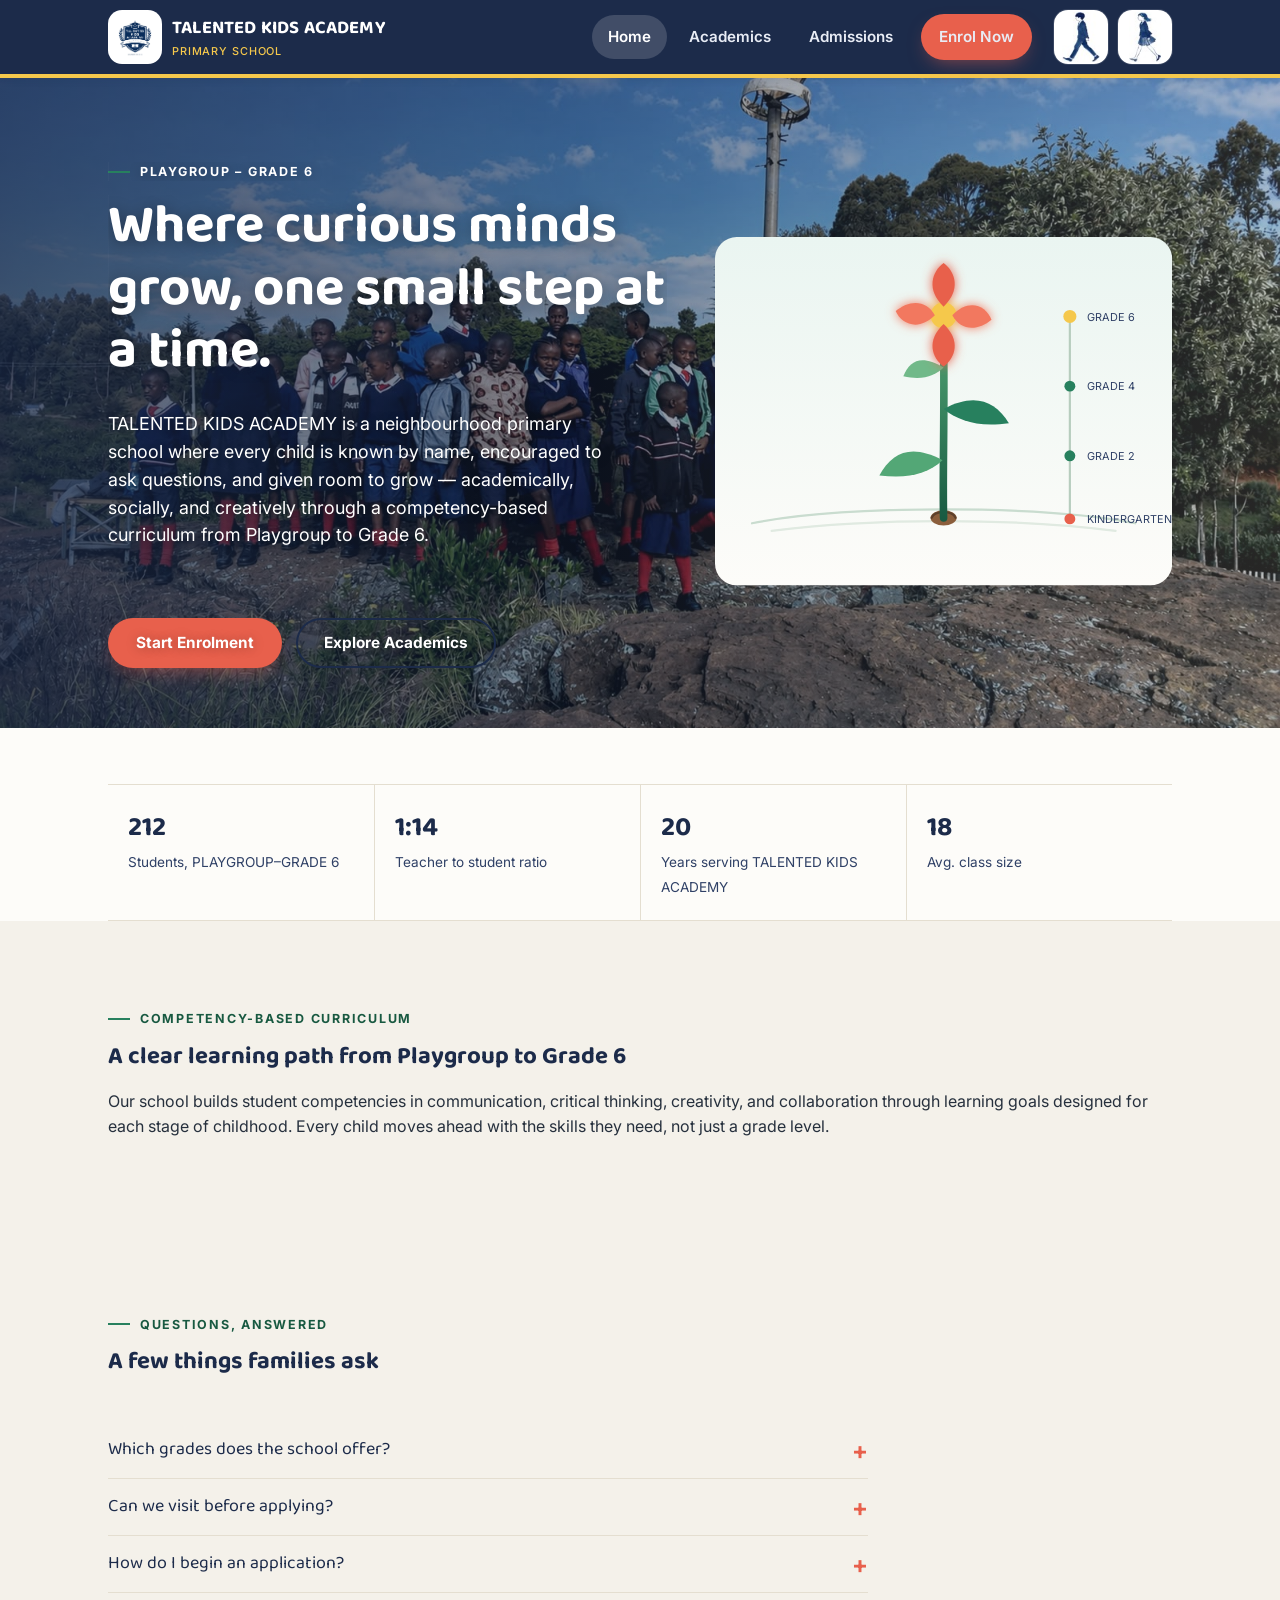
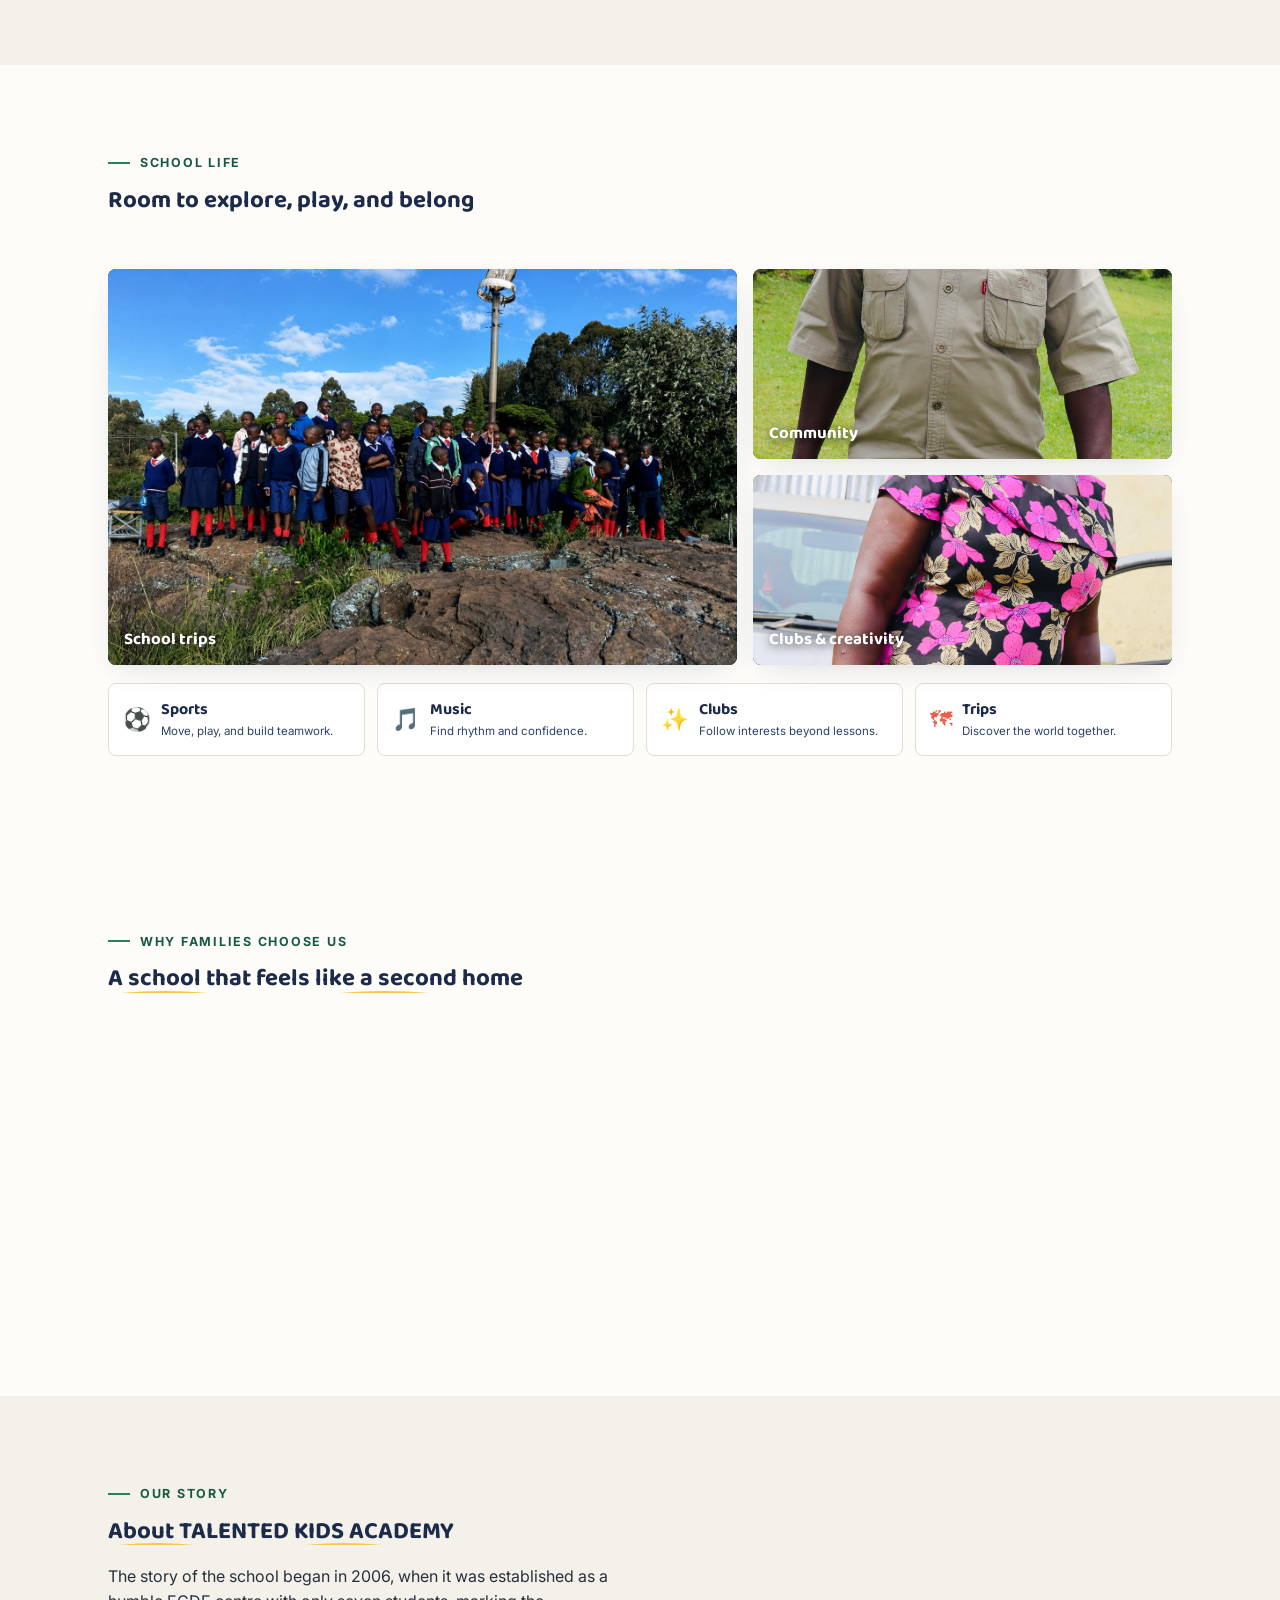
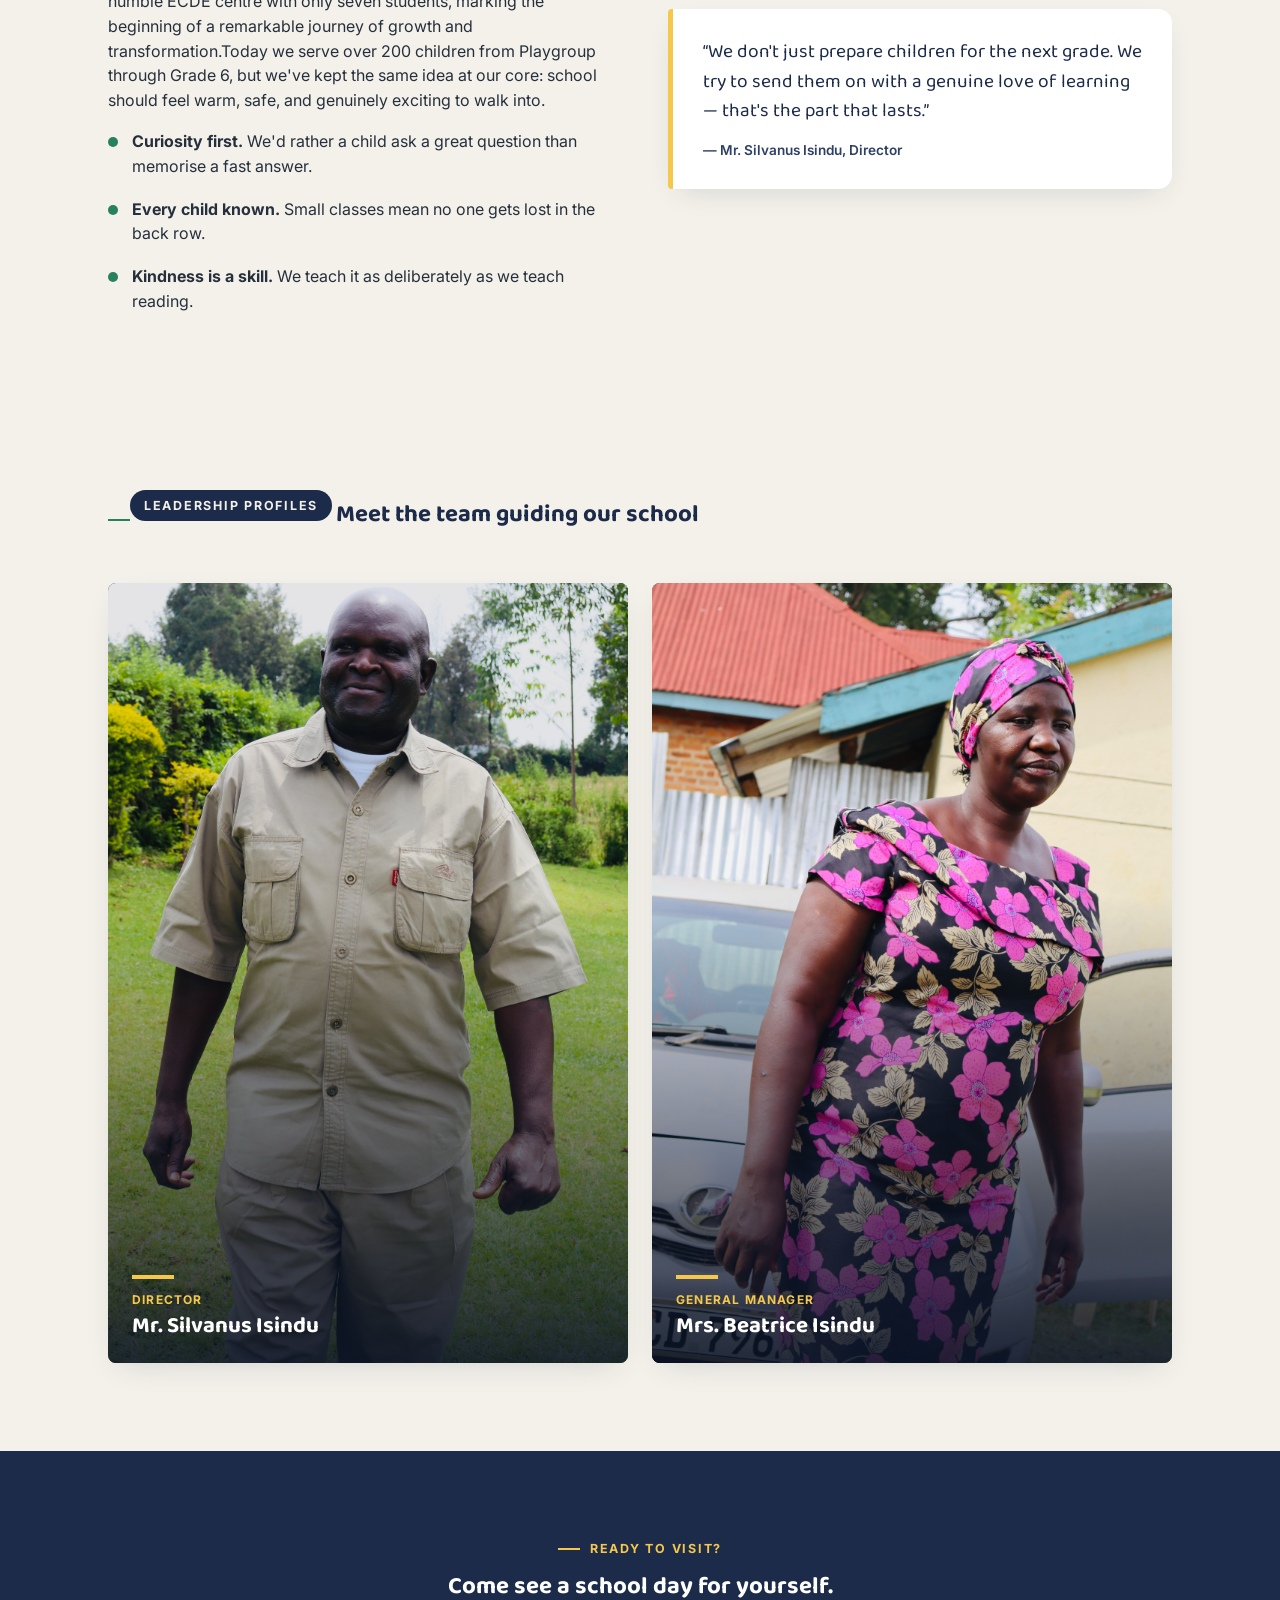
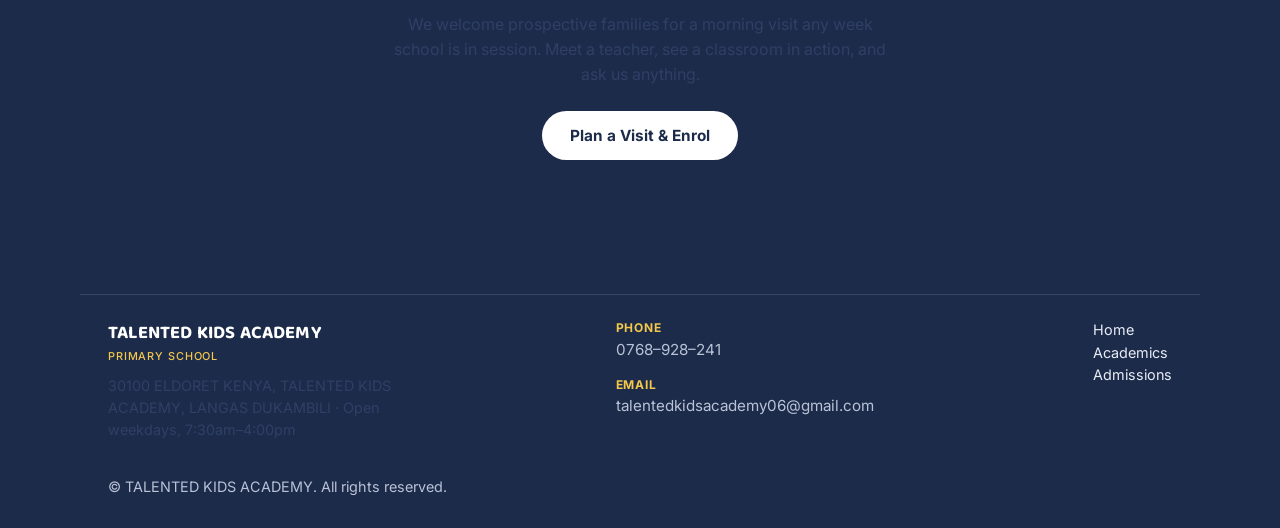
==== commit d412e3fa: "NEW" ====
--- a/index.html
+++ b/index.html
@@ -14,7 +14,7 @@
 <nav class="nav">
   <div class="wrap">
     <a class="brand" href="index.html" aria-label="TALENTED KIDS ACADEMY home">
-      <img src="TALENTED KIDS LOGO.png" alt="TALENTED KIDS ACADEMY logo" class="brand-mark">
+      <img src="TALENTED_KIDS_LOGO.png" alt="TALENTED KIDS ACADEMY logo" class="brand-mark">
       <span class="brand-name">TALENTED KIDS ACADEMY<span>Primary School</span></span>
     </a>
     <button class="nav-toggle" type="button" aria-label="Open navigation menu" aria-controls="primary-navigation" aria-expanded="false">&#9776;</button>
@@ -24,8 +24,8 @@
       <li><a href="admissions.html">Admissions</a></li>
       <li class="nav-cta"><a class="btn btn-primary" href="admissions.html">Enrol Now</a></li>
       <li class="nav-avatars">
-        <img src="school boy.jpg" alt="School boy">
-        <img src="school girl.jpg" alt="School girl">
+        <img src="school_boy.jpg" alt="School boy">
+        <img src="school_girl.jpg" alt="School girl">
       </li>
     </ul>
   </div>
@@ -34,32 +34,67 @@
 <!-- HERO -->
 <header class="hero">
   <div class="hero-bg" aria-hidden="true">
-    <img src="SCHOOL TRIP.jpeg" alt="School trip background" fetchpriority="high" />
-  </div>
-  <div class="wrap">
-    <div>
-      <h1 class="home-page-title">TALENTED KIDS ACADEMY</h1>
-      <h2 class="home-page-subtitle">I AM THE HEAD AND NOT THE TAIL - DEUTERONOMY 28:13.</h2>
-      <div class="eyebrow">PLAYGROUP &ndash; GRADE 6 &middot;</div>
-      <h3>Where curious minds grow, one small step at a time.</h3>
+    <img src="SCHOOL_TRIP.jpeg" alt="School trip background" fetchpriority="high" />
+  </div>
+  <div class="wrap">
+    <div>
+      <div class="eyebrow" style="color:#fff;">Playgroup &ndash; Grade 6</div>
+      <h1 style="max-width:22ch;">Where curious minds grow, one small step at a time.</h1>
       <p class="hero-sub">TALENTED KIDS ACADEMY is a neighbourhood primary school where every child is known by name, encouraged to ask questions, and given room to grow — academically, socially, and creatively through a competency-based curriculum from Playgroup to Grade 6.</p>
+      <p class="hero-motto">&ldquo;I am the head and not the tail.&rdquo; &mdash; Deuteronomy 28:13</p>
       <div class="hero-actions">
         <a class="btn btn-primary" href="admissions.html">Start Enrolment</a>
         <a class="btn btn-ghost" href="academics.html">Explore Academics</a>
       </div>
     </div>
     <div class="growth-line-wrap">
-      <!-- signature growth-line illustration -->
-      <svg viewBox="0 0 420 320" fill="none" xmlns="http://www.w3.org/2000/svg" role="img" aria-label="Illustration of a rising growth line with small leaf marks, representing student progress">
-        <rect x="0" y="0" width="420" height="320" rx="20" fill="#f4f1ea"/>
-        <path d="M40 260 C 100 260, 90 210, 140 200 C 190 190, 180 140, 230 120 C 270 104, 260 70, 320 50" stroke="#1c2b4a" stroke-width="5" stroke-linecap="round" fill="none"/>
-        <circle cx="40" cy="260" r="7" fill="#e8604c"/>
-        <circle cx="140" cy="200" r="7" fill="#ffffff"/>
-        <circle cx="230" cy="120" r="7" fill="#ffffff"/>
-        <circle cx="320" cy="50" r="8" fill="#1c2b4a"/>
-        <path d="M320 50 q10 -14 24 -8 q-4 16 -20 18 q-8 0 -4 -10z" fill="#1c2b4a"/>
-        <text x="40" y="288" font-family="Inter, sans-serif" font-size="12" fill="#2f4066">PLAYGROUP</text>
-        <text x="255" y="46" font-family="Inter, sans-serif" font-size="12" fill="#2f4066">GRADE 6</text>
+      <svg class="flower-illustration" viewBox="0 0 420 320" fill="none" xmlns="http://www.w3.org/2000/svg" role="img" aria-label="Animated illustration of a flower growing from a seed in Kindergarten to a bloom in Grade 6">
+        <defs>
+          <linearGradient id="flower-sky" x1="210" y1="0" x2="210" y2="320" gradientUnits="userSpaceOnUse">
+            <stop stop-color="#EAF5F1"/>
+            <stop offset="1" stop-color="#FDFCF9"/>
+          </linearGradient>
+          <linearGradient id="stem-green" x1="210" y1="262" x2="210" y2="75" gradientUnits="userSpaceOnUse">
+            <stop stop-color="#185941"/>
+            <stop offset="1" stop-color="#53A776"/>
+          </linearGradient>
+          <filter id="flower-glow" x="-50%" y="-50%" width="200%" height="200%">
+            <feGaussianBlur stdDeviation="5" result="blur"/>
+            <feMerge><feMergeNode in="blur"/><feMergeNode in="SourceGraphic"/></feMerge>
+          </filter>
+        </defs>
+        <rect width="420" height="320" rx="20" fill="url(#flower-sky)"/>
+        <path d="M34 263C118 246 302 246 386 263" stroke="#C9DCCF" stroke-width="2" stroke-linecap="round"/>
+        <path d="M52 270C145 258 275 258 368 270" stroke="#E0EAE1" stroke-width="2" stroke-linecap="round"/>
+
+        <g class="flower-stage flower-stage-seed">
+          <ellipse cx="210" cy="258" rx="12" ry="7" fill="#8B5E3C"/>
+          <path d="M199 258C202 251 218 251 221 258" stroke="#5D402C" stroke-width="2" stroke-linecap="round"/>
+        </g>
+        <path class="flower-stem" d="M210 258C209 220 211 166 210 93" stroke="url(#stem-green)" stroke-width="7" stroke-linecap="round"/>
+        <path class="flower-leaf flower-leaf-left" d="M209 205C181 190 163 197 151 219C177 222 195 218 209 205Z" fill="#53A776"/>
+        <path class="flower-leaf flower-leaf-right" d="M210 158C238 143 257 150 270 171C242 175 224 169 210 158Z" fill="#27805E"/>
+        <path class="flower-leaf flower-leaf-top" d="M210 120C190 108 179 113 173 128C190 132 202 128 210 120Z" fill="#71B989"/>
+        <g class="flower-bloom" filter="url(#flower-glow)">
+          <circle cx="210" cy="72" r="12" fill="#F5C84C"/>
+          <path class="flower-petal petal-top" d="M210 64C194 49 199 32 210 24C221 32 226 49 210 64Z" fill="#E8604C"/>
+          <path class="flower-petal petal-right" d="M218 72C233 56 249 63 254 76C242 86 226 87 218 72Z" fill="#F2785F"/>
+          <path class="flower-petal petal-bottom" d="M210 80C226 95 221 111 210 119C199 111 194 95 210 80Z" fill="#E8604C"/>
+          <path class="flower-petal petal-left" d="M202 72C187 87 171 80 166 68C178 58 194 57 202 72Z" fill="#F2785F"/>
+          <circle cx="210" cy="72" r="7" fill="#F5C84C"/>
+        </g>
+
+        <g class="flower-timeline" font-family="Inter, sans-serif">
+          <path d="M326 259V73" stroke="#B7CDBE" stroke-width="2" stroke-linecap="round"/>
+          <circle cx="326" cy="259" r="5" fill="#E8604C"/>
+          <circle cx="326" cy="201" r="5" fill="#27805E"/>
+          <circle cx="326" cy="137" r="5" fill="#27805E"/>
+          <circle cx="326" cy="73" r="6" fill="#F5C84C"/>
+          <text x="342" y="263" font-size="10" fill="#2F4066">KINDERGARTEN</text>
+          <text x="342" y="205" font-size="10" fill="#2F4066">GRADE 2</text>
+          <text x="342" y="141" font-size="10" fill="#2F4066">GRADE 4</text>
+          <text x="342" y="77" font-size="10" fill="#2F4066">GRADE 6</text>
+        </g>
       </svg>
     </div>
   </div>
@@ -98,9 +133,9 @@
     <div class="eyebrow">School life</div>
     <h2 class="heading-flag">Room to explore, play, and belong</h2>
     <div class="activity-gallery">
-      <figure class="activity-feature reveal"><img src="SCHOOL TRIP.jpeg" alt="Learners enjoying an outdoor school trip" loading="lazy"><figcaption>School trips</figcaption></figure>
+      <figure class="activity-feature reveal"><img src="SCHOOL_TRIP.jpeg" alt="Learners enjoying an outdoor school trip" loading="lazy"><figcaption>School trips</figcaption></figure>
       <figure class="activity-tile reveal" data-delay="1"><img src="DIRECTOR.jpeg" alt="School leadership supporting learners" loading="lazy"><figcaption>Community</figcaption></figure>
-      <figure class="activity-tile reveal" data-delay="2"><img src="GENERAL MANAGER.jpeg" alt="School community member" loading="lazy"><figcaption>Clubs &amp; creativity</figcaption></figure>
+      <figure class="activity-tile reveal" data-delay="2"><img src="GENERAL_MANAGER.jpeg" alt="School community member" loading="lazy"><figcaption>Clubs &amp; creativity</figcaption></figure>
     </div>
     <div class="activity-list" aria-label="Activities at TALENTED KIDS ACADEMY">
       <div><span aria-hidden="true">&#9917;</span><strong>Sports</strong><small>Move, play, and build teamwork.</small></div>
@@ -172,7 +207,7 @@
         <figcaption><span>Director</span><strong>Mr. Silvanus Isindu</strong></figcaption>
       </figure>
       <figure class="leader-profile reveal" data-delay="2">
-        <img src="GENERAL MANAGER.jpeg" alt="General Manager of TALENTED KIDS ACADEMY" loading="lazy">
+        <img src="GENERAL_MANAGER.jpeg" alt="General Manager of TALENTED KIDS ACADEMY" loading="lazy">
         <figcaption><span>General Manager</span><strong>Mrs. Beatrice Isindu</strong></figcaption>
       </figure>
     </div>
